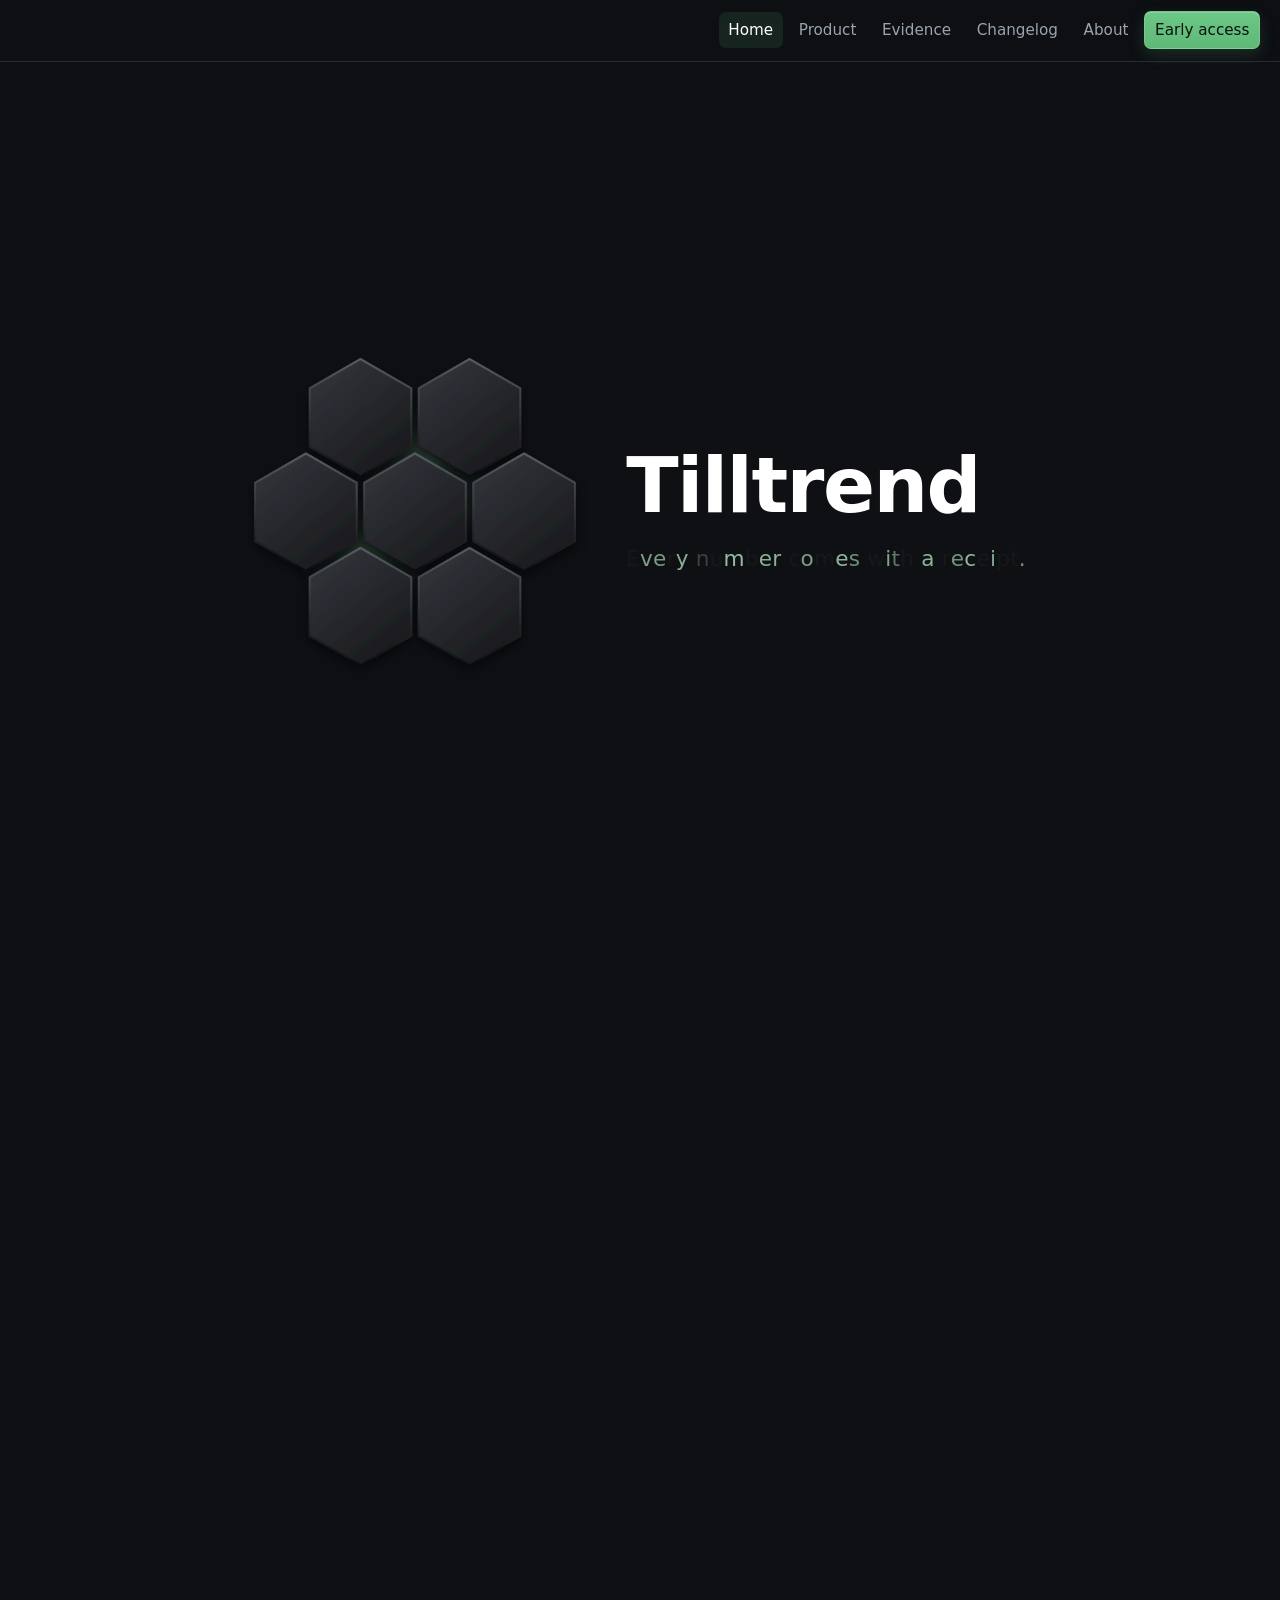
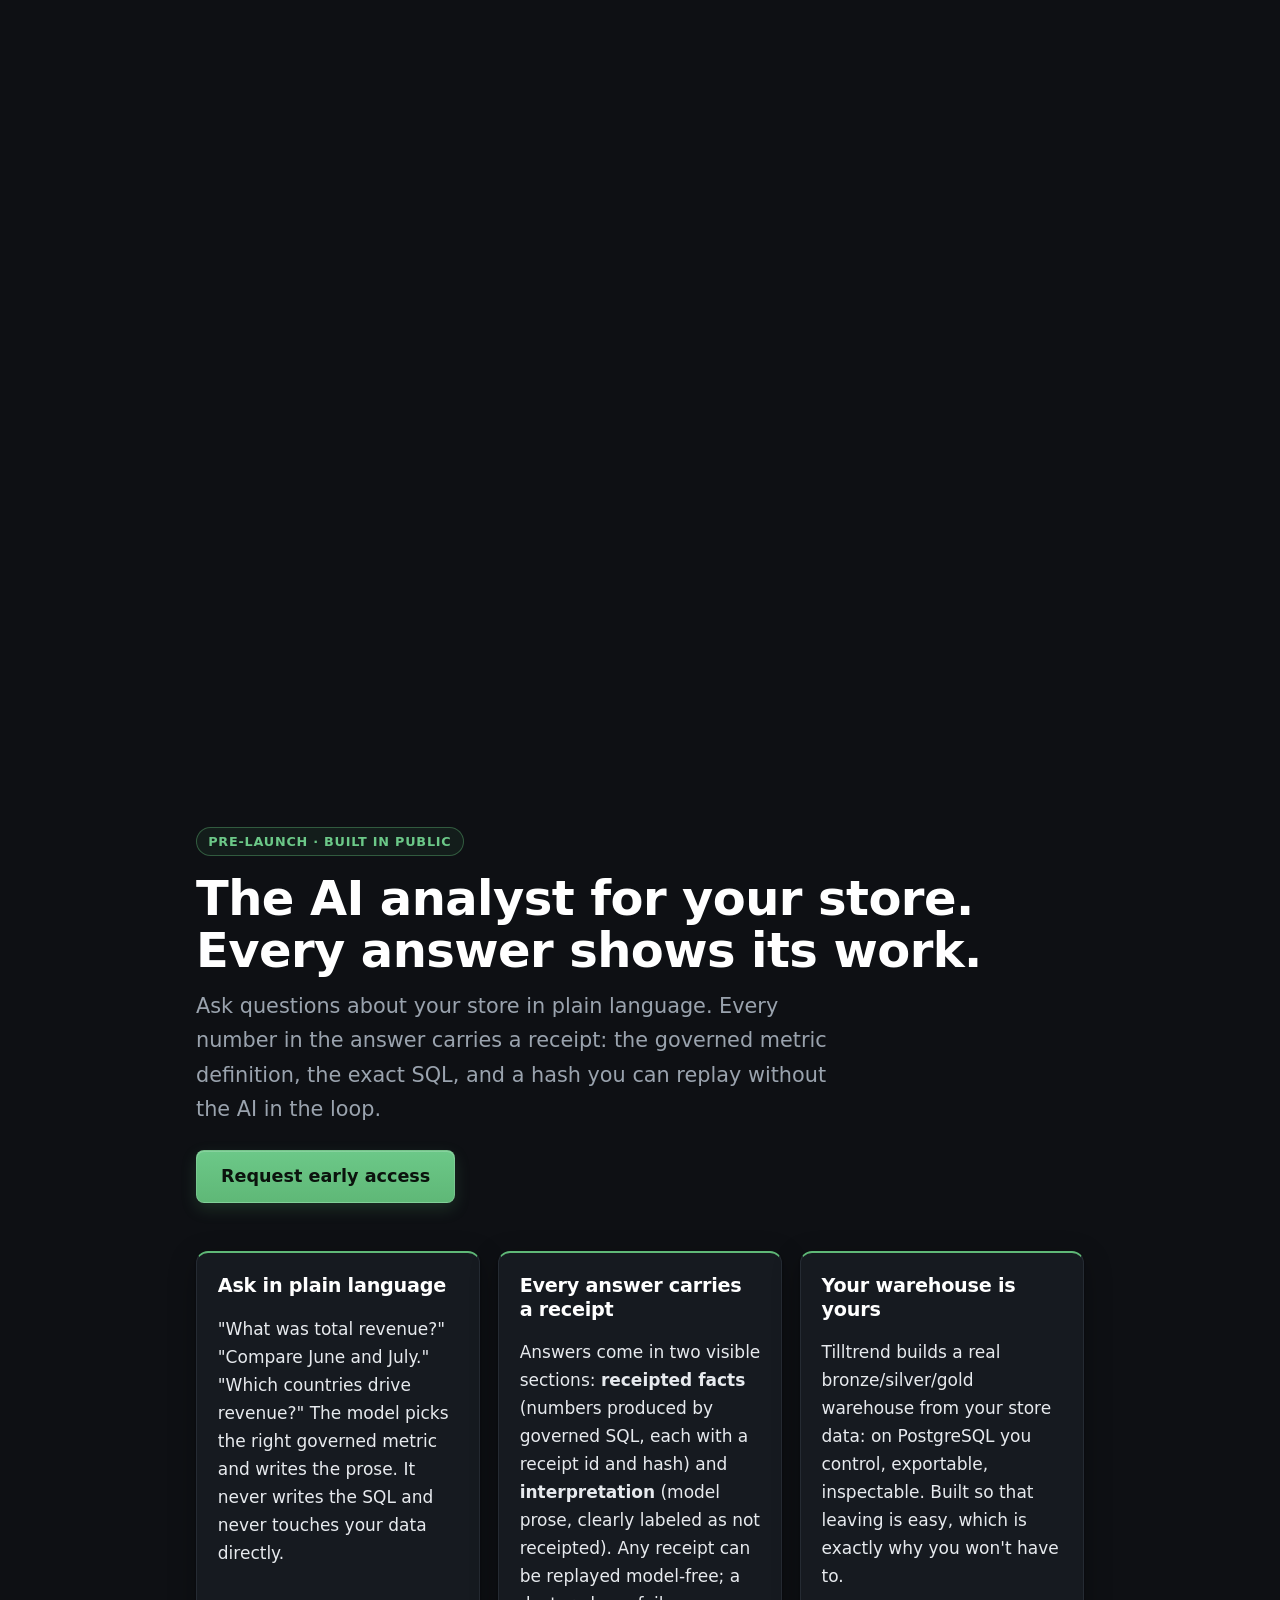
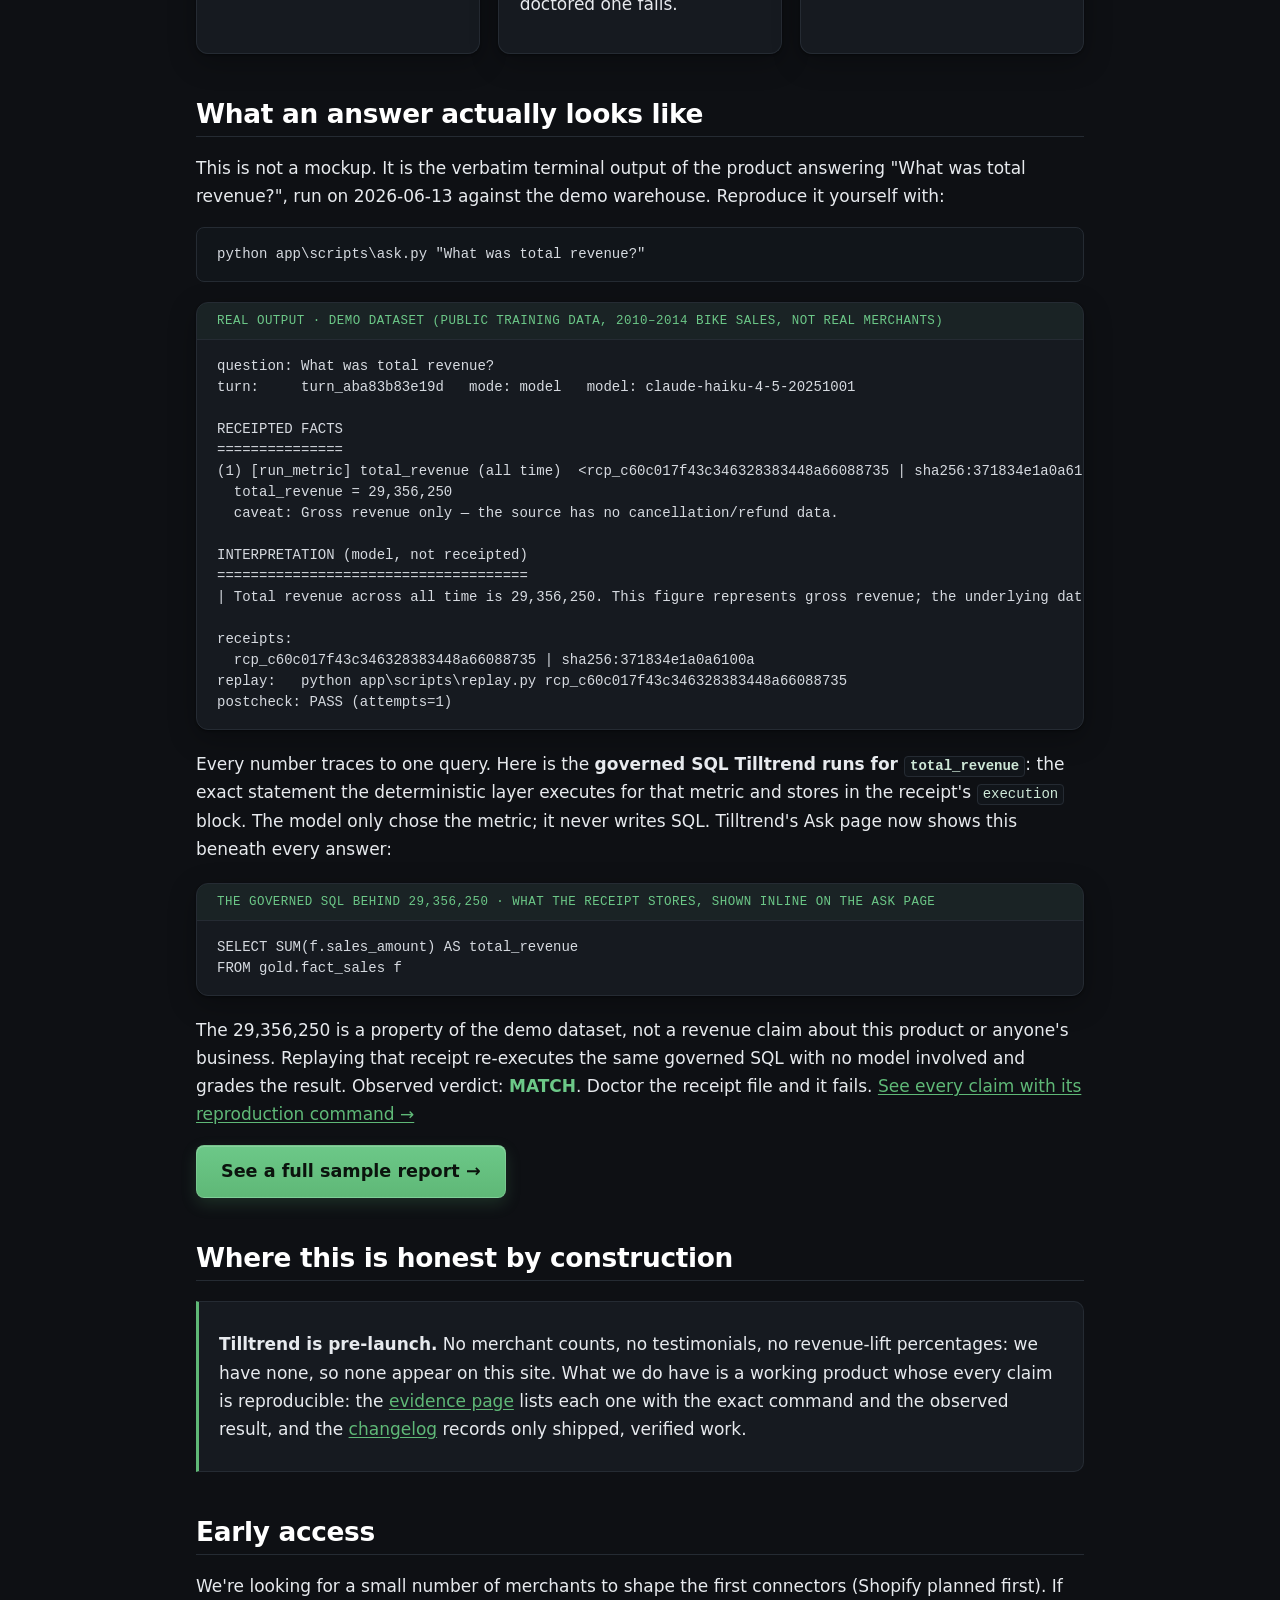
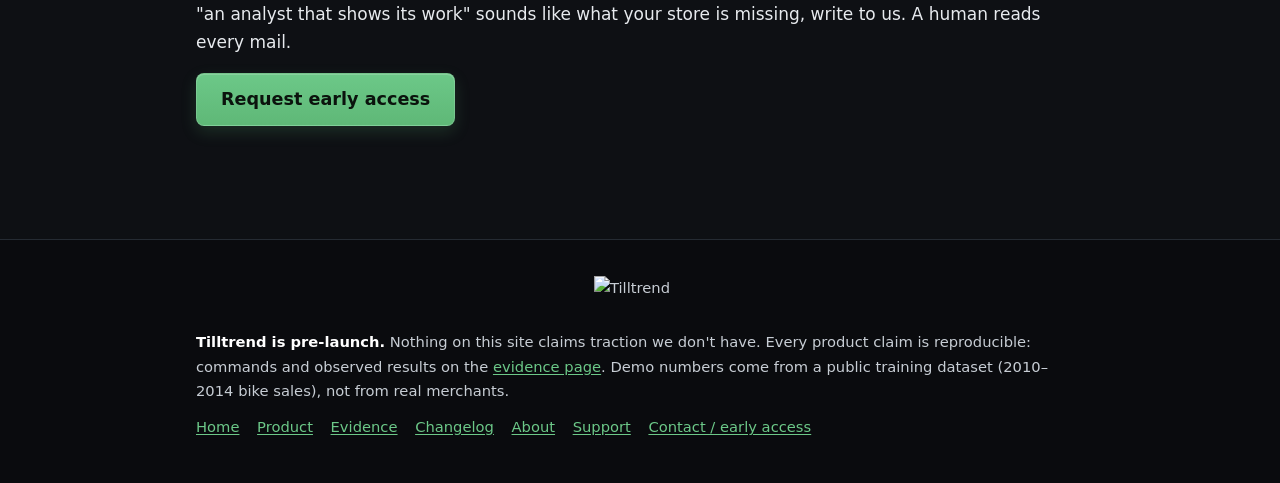
==== index.html @ f3a7d71a "Publish site (source: tilltrend@e3f81de docs: D-083 (logo masters canonical four) + D-084 (firefly p" ====
<!DOCTYPE html>
<html lang="en">
<head>
<meta charset="utf-8">
<meta name="viewport" content="width=device-width, initial-scale=1">
<title>Tilltrend: the AI analyst for your store. Every answer shows its work.</title>
<meta name="description" content="Tilltrend is an AI analyst for ecommerce stores. Every number it gives you carries a receipt: the governed metric, the exact SQL, and a replayable hash. Pre-launch, built in public.">
<meta property="og:type" content="website">
<meta property="og:site_name" content="Tilltrend">
<meta property="og:title" content="Tilltrend: the AI analyst for your store">
<meta property="og:description" content="Tilltrend is an AI analyst for ecommerce stores. Every number it gives you carries a receipt: the governed metric, the exact SQL, and a replayable hash. Pre-launch, built in public.">
<meta property="og:url" content="https://tilltrend.app/">
<meta property="og:image" content="https://tilltrend.app/og-image.png">
<meta property="og:image:width" content="1600">
<meta property="og:image:height" content="900">
<meta property="og:image:alt" content="Tilltrend: every number comes with a receipt.">
<meta name="twitter:card" content="summary_large_image">
<link rel="icon" type="image/svg+xml" href="tilltrend-icon.svg">
<link rel="stylesheet" href="style.css">
<script>
/* cine guard: enable the scroll-scrub hero only for motion-OK visitors, before
   first paint so the page never shifts. Reduced-motion and no-JS visitors get
   the page exactly as it was without it. */
if (!matchMedia("(prefers-reduced-motion: reduce)").matches)
  document.documentElement.classList.add("cine-on");
</script>
</head>
<body>

<header class="site">
  <input type="checkbox" id="nav-toggle" class="nav-cb" aria-label="Toggle navigation menu">
  <a class="brand" href="index.html"><img class="logo" src="tilltrend-primary-lockup.svg" alt="Tilltrend" width="160" height="60"><span class="wordmark">Tilltrend</span></a>
  <label for="nav-toggle" class="nav-burger" title="Menu" aria-label="Open menu"><svg class="ic-burger" viewBox="0 0 24 24" fill="none" stroke="currentColor" stroke-width="2" stroke-linecap="round"><path d="M4 7h16"/><path d="M4 12h16"/><path d="M4 17h16"/></svg><svg class="ic-close" viewBox="0 0 24 24" fill="none" stroke="currentColor" stroke-width="2" stroke-linecap="round"><path d="M6 6l12 12M18 6 6 18"/></svg></label>
  <label for="nav-toggle" class="nav-scrim" aria-hidden="true"></label>
  <nav>
    <a href="index.html" aria-current="page">Home</a>
    <a href="product.html">Product</a>
    <a href="evidence.html">Evidence</a>
    <a href="changelog.html">Changelog</a>
    <a href="about.html">About</a>
    <a class="cta" href="mailto:contact@tilltrend.app?subject=Tilltrend%20early%20access">Early access</a>
  </nav>
</header>

<!-- Cinematic firefly hero (the founder's Claude Design pair, 2026-07-20;
     supersedes the D-079 reverse-scrub). The scene is the vector feature-image
     master brought to life: glows, bevels, and polygons verbatim from
     images/Tilltrend_logo/feature-image-1600x900.svg. Decorative and additive:
     hidden without .cine-on, aria-hidden, and the CSS default is the fully
     ASSEMBLED resting scene; cine.js only drives the flicker, the scroll
     burn-out, and the dock into the header brand. -->
<section class="cine" id="cine" aria-hidden="true">
  <div class="cine-stage">
    <div class="cine-lockup">
      <svg class="cine-hex" viewBox="-254 -243 508 486">
        <defs>
          <linearGradient id="cnFace" x1="0" y1="0" x2="0.7" y2="1"><stop offset="0" stop-color="#34363b"/><stop offset="0.55" stop-color="#26282c"/><stop offset="1" stop-color="#191a1d"/></linearGradient>
          <linearGradient id="cnBevel" x1="0" y1="0" x2="0" y2="1"><stop offset="0" stop-color="#585b62"/><stop offset="0.5" stop-color="#303236"/><stop offset="1" stop-color="#0d0e10"/></linearGradient>
          <radialGradient id="cnG1"><stop offset="0" stop-color="#7dcd92" stop-opacity="0.95"/><stop offset="0.45" stop-color="#5fb877" stop-opacity="0.55"/><stop offset="1" stop-color="#5fb877" stop-opacity="0"/></radialGradient>
          <radialGradient id="cnG2"><stop offset="0" stop-color="#e6ffee" stop-opacity="1"/><stop offset="0.35" stop-color="#a6ecbb" stop-opacity="0.9"/><stop offset="1" stop-color="#7dcd92" stop-opacity="0"/></radialGradient>
          <filter id="cnDs" x="-30%" y="-30%" width="160%" height="160%"><feDropShadow dx="0" dy="7" stdDeviation="9" flood-color="#000" flood-opacity="0.55"/></filter>
          <filter id="cnB1"><feGaussianBlur stdDeviation="11"/></filter>
          <filter id="cnB2"><feGaussianBlur stdDeviation="4"/></filter>
        </defs>
        <g data-glow="main" filter="url(#cnB1)">
          <circle cx="18" cy="-80" r="105" fill="url(#cnG1)"/>
          <circle cx="-78" cy="72" r="105" fill="url(#cnG1)"/>
          <ellipse cx="55" cy="-10" rx="70" ry="55" fill="url(#cnG1)"/>
        </g>
        <g data-glow="bloom" filter="url(#cnB2)">
          <circle cx="14" cy="-82" r="55" fill="url(#cnG2)"/>
          <circle cx="-80" cy="74" r="48" fill="url(#cnG2)"/>
        </g>
        <g filter="url(#cnDs)">
          <polygon points="-86.60,-243.00 -6.06,-196.50 -6.06,-103.50 -86.60,-57.00 -167.14,-103.50 -167.14,-196.50" fill="url(#cnFace)" stroke="url(#cnBevel)" stroke-width="3.5" stroke-linejoin="round"/>
          <polygon points="86.60,-243.00 167.14,-196.50 167.14,-103.50 86.60,-57.00 6.06,-103.50 6.06,-196.50" fill="url(#cnFace)" stroke="url(#cnBevel)" stroke-width="3.5" stroke-linejoin="round"/>
          <polygon points="-173.21,-93.00 -92.66,-46.50 -92.66,46.50 -173.21,93.00 -253.75,46.50 -253.75,-46.50" fill="url(#cnFace)" stroke="url(#cnBevel)" stroke-width="3.5" stroke-linejoin="round"/>
          <polygon points="0.00,-93.00 80.54,-46.50 80.54,46.50 0.00,93.00 -80.54,46.50 -80.54,-46.50" fill="url(#cnFace)" stroke="url(#cnBevel)" stroke-width="3.5" stroke-linejoin="round"/>
          <polygon points="173.21,-93.00 253.75,-46.50 253.75,46.50 173.21,93.00 92.66,46.50 92.66,-46.50" fill="url(#cnFace)" stroke="url(#cnBevel)" stroke-width="3.5" stroke-linejoin="round"/>
          <polygon points="-86.60,57.00 -6.06,103.50 -6.06,196.50 -86.60,243.00 -167.14,196.50 -167.14,103.50" fill="url(#cnFace)" stroke="url(#cnBevel)" stroke-width="3.5" stroke-linejoin="round"/>
          <polygon points="86.60,57.00 167.14,103.50 167.14,196.50 86.60,243.00 6.06,196.50 6.06,103.50" fill="url(#cnFace)" stroke="url(#cnBevel)" stroke-width="3.5" stroke-linejoin="round"/>
        </g>
      </svg>
      <div class="cine-copy">
        <div class="cine-word">Tilltrend</div>
        <p class="cine-tag">Every number comes with a receipt.</p>
      </div>
    </div>
    <div class="cine-hint" aria-hidden="true"></div>
  </div>
</section>

<main>

<div class="hero">
  <span class="prelaunch">Pre-launch &middot; built in public</span>
  <h1>The AI analyst for your store.<br>Every answer shows its work.</h1>
  <p class="tagline">Ask questions about your store in plain language. Every number
  in the answer carries a receipt: the governed metric definition, the exact SQL,
  and a hash you can replay without the AI in the loop.</p>
  <a class="cta big" href="mailto:contact@tilltrend.app?subject=Tilltrend%20early%20access">Request early access</a>
</div>

<div class="threeup">
  <section>
    <h3>Ask in plain language</h3>
    <p>"What was total revenue?" "Compare June and July." "Which countries drive
    revenue?" The model picks the right governed metric and writes the prose.
    It never writes the SQL and never touches your data directly.</p>
  </section>
  <section>
    <h3>Every answer carries a receipt</h3>
    <p>Answers come in two visible sections: <strong>receipted facts</strong>
    (numbers produced by governed SQL, each with a receipt id and hash) and
    <strong>interpretation</strong> (model prose, clearly labeled as not
    receipted). Any receipt can be replayed model-free; a doctored one fails.</p>
  </section>
  <section>
    <h3>Your warehouse is yours</h3>
    <p>Tilltrend builds a real bronze/silver/gold warehouse from your store data:
    on PostgreSQL you control, exportable, inspectable. Built so that leaving is
    easy, which is exactly why you won't have to.</p>
  </section>
</div>

<h2>What an answer actually looks like</h2>

<p>This is not a mockup. It is the verbatim terminal output of the product
answering "What was total revenue?", run on 2026-06-13 against the demo
warehouse. Reproduce it yourself with:</p>

<pre><code>python app\scripts\ask.py "What was total revenue?"</code></pre>

<div class="receipt">
  <div class="label">Real output &middot; demo dataset (public training data, 2010&ndash;2014 bike sales, not real merchants)</div>
<pre>question: What was total revenue?
turn:     turn_aba83b83e19d   mode: model   model: claude-haiku-4-5-20251001

RECEIPTED FACTS
===============
(1) [run_metric] total_revenue (all time)  &lt;rcp_c60c017f43c346328383448a66088735 | sha256:371834e1a0a6100a&gt;
  total_revenue = 29,356,250
  caveat: Gross revenue only — the source has no cancellation/refund data.

INTERPRETATION (model, not receipted)
=====================================
| Total revenue across all time is 29,356,250. This figure represents gross revenue; the underlying data does not include information on cancellations or refunds, so the actual net revenue may differ.

receipts:
  rcp_c60c017f43c346328383448a66088735 | sha256:371834e1a0a6100a
replay:   python app\scripts\replay.py rcp_c60c017f43c346328383448a66088735
postcheck: PASS (attempts=1)</pre>
</div>

<p>Every number traces to one query. Here is the <strong>governed SQL Tilltrend runs
for <code>total_revenue</code></strong>: the exact statement the deterministic
layer executes for that metric and stores in the receipt's <code>execution</code>
block. The model only chose the metric; it never writes SQL. Tilltrend's Ask page now
shows this beneath every answer:</p>

<div class="receipt">
  <div class="label">The governed SQL behind 29,356,250 &middot; what the receipt stores, shown inline on the Ask page</div>
<pre><code>SELECT SUM(f.sales_amount) AS total_revenue
FROM gold.fact_sales f</code></pre>
</div>

<p>The 29,356,250 is a property of the demo dataset, not a revenue claim about
this product or anyone's business. Replaying that receipt re-executes the same
governed SQL with no model involved and grades the result. Observed verdict:
<span class="observed">MATCH</span>. Doctor the receipt file and it fails.
<a href="evidence.html">See every claim with its reproduction command &rarr;</a></p>

<p><a class="cta big" href="sample-report.html">See a full sample report &rarr;</a></p>

<h2>Where this is honest by construction</h2>

<div class="honest">
  <p><strong>Tilltrend is pre-launch.</strong> No merchant counts, no testimonials,
  no revenue-lift percentages: we have none, so none appear on this site. What
  we do have is a working product whose every claim is reproducible: the
  <a href="evidence.html">evidence page</a> lists each one with the exact command
  and the observed result, and the <a href="changelog.html">changelog</a> records
  only shipped, verified work.</p>
</div>

<h2>Early access</h2>

<p>We're looking for a small number of merchants to shape the first connectors
(Shopify planned first). If "an analyst that shows its work" sounds like what
your store is missing, write to us. A human reads every mail.</p>

<p><a class="cta big" href="mailto:contact@tilltrend.app?subject=Tilltrend%20early%20access">Request early access</a></p>

</main>

<footer class="site">
  <img class="footer-logo" src="tilltrend-lockup-dark-white.svg" alt="Tilltrend" width="180" height="75">
  <p><strong>Tilltrend is pre-launch.</strong> Nothing on this site claims traction
  we don't have. Every product claim is reproducible: commands and observed
  results on the <a href="evidence.html">evidence page</a>. Demo numbers come from
  a public training dataset (2010&ndash;2014 bike sales), not from real merchants.</p>
  <nav>
    <a href="index.html">Home</a>
    <a href="product.html">Product</a>
    <a href="evidence.html">Evidence</a>
    <a href="changelog.html">Changelog</a>
    <a href="about.html">About</a>
    <a href="support.html">Support</a>
    <a href="mailto:contact@tilltrend.app?subject=Tilltrend%20early%20access">Contact / early access</a>
  </nav>
</footer>

<script src="cine.js" defer></script>
</body>
</html>
---- style.css ----
/* Tilltrend marketing site — shared stylesheet.
   App-style dark theme: graphite background, emerald accent, DM Sans (the brand
   typeface, self-hosted to match the logo wordmark and the admin dashboard). The
   look deliberately echoes the product's own UI — a sticky app bar, card panels,
   emerald CTAs — while keeping the printed-receipt feel of the demo blocks. No
   frameworks, no network fonts; the font ships as one bundled .woff2. The only
   JS is cine.js — the homepage's vanilla scroll-scrub hero, a pure progressive
   enhancement (every page is complete without it).
   Custom-property names use --tilltrend (D-044 de-Plum). */

/* Brand typeface — DM Sans, self-hosted (no CDN). One variable file, all weights. */
@font-face {
  font-family: "DM Sans";
  src: url("dm-sans-var.woff2") format("woff2");
  font-weight: 100 1000;
  font-style: normal;
  font-display: swap;
}

:root {
  /* brand */
  --tilltrend: #5FB877;        /* emerald — primary accent on dark */
  --tilltrend-dark: #4ea568;   /* emerald hover / pressed */
  --clay: #5FB877;             /* CTA accent (emerald — the logo has no orange) */
  --clay-dark: #4ea568;
  --leaf: #6cc888;             /* positive / verified / checkmarks */
  --leaf-dark: #5FB877;

  /* surfaces — graphite, matching the dashboard */
  --paper: #0e1014;            /* page background (near-black graphite) */
  --paper-2: #0a0b0e;          /* deeper — footer / contrast bands */
  --card: #161a20;             /* panel surface */
  --card-2: #1b2128;           /* raised surface / table head / code */
  --glass: rgba(14, 16, 20, 0.82);   /* sticky bar backdrop */

  /* ink */
  --ink: #e7eaee;              /* primary text */
  --ink-soft: #9aa3ae;         /* muted text */
  --rule: #252b33;             /* hairline border */
  --rule-strong: #333b45;      /* stronger border */
  --code-bg: #11151a;

  --mono: ui-monospace, "Cascadia Mono", Consolas, "Courier New", monospace;
  --sans: "DM Sans", system-ui, "Segoe UI", Arial, sans-serif;
  --serif: var(--sans);        /* headings now use the brand sans, not a serif */
  --shadow: 0 1px 2px rgba(0,0,0,.4), 0 8px 28px rgba(0,0,0,.28);
}

* { box-sizing: border-box; }

html {
  color-scheme: dark;
  /* clip the VIEWPORT's horizontal overflow directly (no body-propagation
     question): even geometry that escapes body clipping - the fixed off-canvas
     drawer - can never make phones horizontally pannable. clip creates no
     scroll container, so position:sticky stays alive. Old engines ignore it
     and keep the body-level guards. */
  overflow-x: clip;
}

body {
  margin: 0;
  background:
    radial-gradient(1100px 520px at 78% -10%, rgba(95,184,119,.10), transparent 60%),
    var(--paper);
  color: var(--ink);
  font-family: var(--sans);
  font-size: 1.0625rem;
  line-height: 1.65;
  -webkit-font-smoothing: antialiased;
  /* belt-and-suspenders: never a sideways scroll on phones. hidden is only the
     fallback — it makes body a clip container, which KILLS position:sticky
     descendants on mobile engines (the cine hero scrolled away leaving a blank
     track; founder-reported 2026-07-18). clip gives the same protection
     without creating a scroll container, so the sticky pin survives. */
  overflow-x: hidden;
  overflow-x: clip;
}

h1, h2, h3 { font-family: var(--sans); line-height: 1.2; color: #fff; letter-spacing: -0.012em; }
h1 { font-size: 2.55rem; font-weight: 700; margin: 0 0 0.5rem; }
h2 { font-size: 1.65rem; font-weight: 650; margin: 2.75rem 0 0.85rem; padding-bottom: 0.4rem; border-bottom: 1px solid var(--rule); }
h3 { font-size: 1.2rem; font-weight: 600; margin: 1.75rem 0 0.5rem; }

a { color: var(--tilltrend); text-underline-offset: 2px; }
a:hover { color: var(--tilltrend-dark); }

code, pre { font-family: var(--mono); font-size: 0.875rem; }
code {
  background: var(--code-bg);
  border: 1px solid var(--rule);
  border-radius: 4px;
  padding: 0.08rem 0.32rem;
  color: #cfe9d8;
  overflow-wrap: anywhere;
}
pre {
  background: var(--code-bg);
  border: 1px solid var(--rule);
  border-radius: 8px;
  padding: 1rem 1.25rem;
  overflow-x: auto;
  line-height: 1.5;
  color: #d6dae0;
}
pre code { background: none; border: none; padding: 0; color: inherit; }

/* layout */
header.site, main, footer.site > * { max-width: 58rem; margin-left: auto; margin-right: auto; }
main { padding: 0 1.25rem 3rem; }

/* ---- sticky app bar ---- */
header.site {
  position: sticky;
  top: 0;
  z-index: 50;
  display: flex;
  align-items: center;
  flex-wrap: wrap;
  gap: 0.5rem 1.5rem;
  padding: 0.7rem 1.25rem;
  background: var(--glass);
  -webkit-backdrop-filter: blur(14px) saturate(130%);
  backdrop-filter: blur(14px) saturate(130%);
  border-bottom: 1px solid var(--rule);
  margin-bottom: 2.5rem;
  /* keep the bar centered but let the blurred background span full width */
  max-width: none;
}
header.site > * { max-width: 58rem; }
.brand {
  display: inline-flex;
  align-items: center;
  gap: 0.55rem;
  font-family: var(--sans);
  font-weight: 700;
  font-size: 1.3rem;
  letter-spacing: -0.02em;
  color: #fff;
  text-decoration: none;
  line-height: 1;
}
/* app-bar mark: the hexagon icon (CSS bg) + the wordmark text in the brand font,
   replacing the portrait lockup so the bar stays compact and horizontal */
.brand::before {
  content: "";
  flex: none;
  width: 30px; height: 30px;
  background: url("tilltrend-icon.svg") center / contain no-repeat;
}
.brand .logo { display: none; }
.brand .wordmark {
  position: static; width: auto; height: auto;
  overflow: visible; clip: auto; white-space: nowrap;
}
header.site nav { display: flex; flex-wrap: wrap; gap: 0.25rem 0.4rem; align-items: center; margin-left: auto; }
header.site nav a {
  color: var(--ink-soft);
  text-decoration: none;
  font-size: 0.95rem;
  font-weight: 500;
  padding: 0.35rem 0.6rem;
  border-radius: 7px;
}
header.site nav a:hover { color: var(--ink); background: rgba(255,255,255,.05); }
header.site nav a[aria-current="page"] { color: #fff; background: rgba(95,184,119,.12); }

/* mobile nav (hamburger) — zero-JS CSS checkbox, mirrors the app (D-037). Hidden
   on desktop; the media query at the bottom turns it on. The checkbox stays
   off-screen but focusable; the burger + scrim are <label>s that toggle it. */
.nav-cb { position: absolute; width: 1px; height: 1px; margin: -1px; padding: 0;
  overflow: hidden; clip: rect(0 0 0 0); border: 0; }
.nav-burger, .nav-scrim { display: none; }

.cta {
  display: inline-block;
  background: linear-gradient(180deg, #6cc888, var(--tilltrend));
  color: #0b130d !important;
  text-decoration: none;
  padding: 0.4rem 0.95rem;
  border-radius: 8px;
  font-weight: 650;
  border: 1px solid rgba(255,255,255,.14);
  box-shadow: 0 1px 0 rgba(255,255,255,.18) inset, 0 6px 16px rgba(95,184,119,.18);
}
.cta:hover { background: linear-gradient(180deg, #7ad196, var(--tilltrend-dark)); color: #0b130d !important; }
.cta.big { font-size: 1.1rem; padding: 0.68rem 1.5rem; }

/* hero */
.hero { margin: 1.5rem 0 3rem; }
.hero h1 { font-size: 3rem; line-height: 1.08; }
.hero p.tagline { font-size: 1.3rem; color: var(--ink-soft); max-width: 40rem; margin: 0.75rem 0 1.5rem; }
.prelaunch {
  display: inline-block;
  font-size: 0.8rem;
  letter-spacing: 0.06em;
  text-transform: uppercase;
  font-weight: 600;
  color: var(--leaf);
  background: rgba(95,184,119,.08);
  border: 1px solid rgba(95,184,119,.4);
  border-radius: 999px;
  padding: 0.18rem 0.7rem;
  margin-bottom: 1.1rem;
}

/* three-up feature row — card panels */
.threeup { display: grid; grid-template-columns: repeat(auto-fit, minmax(15rem, 1fr)); gap: 1.1rem; margin: 1.75rem 0; }
.threeup section {
  background: var(--card);
  border: 1px solid var(--rule);
  border-top: 2px solid var(--tilltrend);
  border-radius: 12px;
  padding: 1.1rem 1.3rem;
  box-shadow: var(--shadow);
  transition: transform .15s ease, border-color .15s ease;
}
.threeup section:hover { transform: translateY(-2px); border-top-color: var(--leaf); }
.threeup h3 { margin-top: 0.25rem; color: #fff; }

/* receipt / demo block — the product's printed-receipt feel, on a dark card */
.receipt {
  background: var(--card);
  border: 1px solid var(--rule);
  border-radius: 12px;
  margin: 1.25rem 0;
  box-shadow: var(--shadow);
  overflow: hidden;
}
.receipt .label {
  font-family: var(--mono);
  font-size: 0.78rem;
  letter-spacing: 0.04em;
  text-transform: uppercase;
  color: var(--leaf);
  background: rgba(95,184,119,.06);
  border-bottom: 1px solid var(--rule);
  padding: 0.5rem 1.25rem;
}
.receipt pre { border: none; margin: 0; background: none; border-radius: 0; }

/* evidence rows — emerald left border marks them verified */
.claim-row {
  background: var(--card);
  border: 1px solid var(--rule);
  border-left: 3px solid var(--leaf);
  border-radius: 12px;
  padding: 1.1rem 1.5rem;
  margin: 1.5rem 0;
  box-shadow: var(--shadow);
}
.claim-row h3 { margin-top: 0; }
.claim-row dt { font-size: 0.78rem; letter-spacing: 0.05em; text-transform: uppercase; color: var(--ink-soft); margin-top: 0.9rem; }
.claim-row dd { margin: 0.25rem 0 0; }
.observed { color: var(--leaf); font-weight: 650; }

/* changelog */
.changelog-note {
  background: var(--card);
  border: 1px solid var(--rule);
  border-left: 3px solid var(--tilltrend);
  border-radius: 0 10px 10px 0;
  padding: 0.7rem 1.25rem;
  margin: 1rem 0 2rem;
}
.changelog li { margin: 1rem 0; }

/* misc */
.muted { color: var(--ink-soft); }
.honest {
  border: 1px solid var(--rule);
  border-left: 3px solid var(--clay);
  background: var(--card);
  border-radius: 0 10px 10px 0;
  padding: 0.7rem 1.25rem;
  margin: 1.25rem 0;
}
.sample-download { display: flex; align-items: center; flex-wrap: wrap; gap: 0.5rem 0.9rem; margin: 1.25rem 0; }
.sample-download .cta { flex: none; }
.dl-note { flex: 1 1 16rem; font-size: 0.9rem; color: var(--ink-soft); line-height: 1.45; }

/* support / FAQ — zero-JS <details> accordions, echoing the app's collapse zones */
.support-hero { margin: 1.5rem 0 2rem; }
.support-hero p.muted { font-size: 1.15rem; max-width: 42rem; margin: 0.5rem 0 0; }
.faq {
  background: var(--card);
  border: 1px solid var(--rule);
  border-radius: 12px;
  margin: 0.75rem 0;
  box-shadow: var(--shadow);
  overflow: hidden;
}
.faq > summary {
  cursor: pointer;
  list-style: none;
  display: flex;
  align-items: baseline;
  gap: 0.6rem;
  padding: 0.95rem 1.25rem;
  font-weight: 600;
  color: #fff;
}
.faq > summary::-webkit-details-marker { display: none; }
.faq > summary::before {
  content: "+";
  flex: none;
  font-family: var(--mono);
  font-size: 1.05rem;
  line-height: 1;
  color: var(--leaf);
  width: 1rem;
  text-align: center;
}
.faq[open] > summary::before { content: "\2212"; }   /* minus */
.faq[open] > summary { border-bottom: 1px solid var(--rule); }
.faq > summary:hover { background: rgba(255,255,255,.04); }
.faq > summary:focus-visible { outline: 2px solid var(--leaf); outline-offset: -2px; }
.faq-body { padding: 0.5rem 1.25rem 1.1rem 2.85rem; }
.faq-body p { margin: 0.6rem 0 0; }

table { border-collapse: collapse; width: 100%; margin: 1rem 0; }
th, td { border: 1px solid var(--rule); padding: 0.5rem 0.7rem; text-align: left; vertical-align: top; }
th { background: var(--card-2); font-family: var(--sans); font-weight: 600; color: #fff; }

/* footer — deeper graphite band, white lockup */
footer.site {
  background: var(--paper-2);
  color: #c7cdd4;
  margin-top: 3rem;
  padding: 2.25rem 0 2.75rem;
  border-top: 1px solid var(--rule);
  font-size: 0.92rem;
}
footer.site > * { padding-left: 1.25rem; padding-right: 1.25rem; }
footer.site p { margin: 0 auto 0.75rem; max-width: 58rem; }
footer.site strong { color: #fff; }
footer.site a { color: var(--leaf); }
footer.site a:hover { color: #fff; }
.footer-logo { height: 2.4rem; width: auto; display: block; margin-bottom: 1rem; }
footer.site nav { display: flex; flex-wrap: wrap; gap: 0.25rem 1.1rem; margin: 0.5rem auto 0; max-width: 58rem; }

/* ---- mobile (<= 640px): layout is already fluid; tune type, the bar, spacing,
   and let any wide table scroll instead of forcing page-wide scroll ---- */
@media (max-width: 640px) {
  body { font-size: 1rem; }
  /* clamp every centered column to the viewport so nothing can push sideways */
  header.site > *, main, footer.site > * { max-width: 100%; }
  h1 { font-size: 1.9rem; overflow-wrap: anywhere; }
  .hero h1 { font-size: 2rem; }
  h2 { font-size: 1.35rem; margin-top: 2rem; }
  h3 { font-size: 1.12rem; }

  header.site { padding-left: 1rem; padding-right: 1rem; gap: 0.4rem 0.75rem;
    flex-wrap: nowrap; }
  main { padding-left: 1rem; padding-right: 1rem; }

  /* --- hamburger nav: an off-canvas glass drawer, mirroring the app --- */
  body:has(#nav-toggle:checked) { overflow: hidden; }   /* lock scroll while open */
  /* cine.js mirrors the checkbox into body.nav-open for engines without
     :has() (Firefox <121, Safari <15.4, older WebViews). SEPARATE rules on
     purpose: one unsupported selector in a list drops the whole rule in
     exactly those engines. */
  body.nav-open { overflow: hidden; }
  .nav-burger {
    display: inline-flex; align-items: center; justify-content: center;
    flex: none; margin-left: auto; width: 42px; height: 42px;
    border-radius: 10px; color: var(--ink); cursor: pointer; z-index: 70;
  }
  .nav-burger svg { width: 24px; height: 24px; }
  .nav-burger:hover, .nav-burger:active { background: rgba(255,255,255,.06); }
  .nav-burger .ic-close { display: none; }
  .nav-cb:checked ~ .nav-burger .ic-burger { display: none; }
  .nav-cb:checked ~ .nav-burger .ic-close { display: block; }
  .nav-cb:focus-visible ~ .nav-burger { outline: 2px solid var(--leaf); outline-offset: 2px; }

  header.site nav {
    position: fixed; top: 0; right: 0; z-index: 60;
    height: 100vh; height: 100dvh; width: min(82vw, 300px);
    margin: 0; flex-direction: column; flex-wrap: nowrap; align-items: stretch;
    gap: 0.3rem; padding: 4.75rem 0.9rem 1.25rem;
    background: rgba(12,16,21,0.985);   /* near-opaque so links stay legible even where backdrop-filter is unsupported */
    -webkit-backdrop-filter: blur(16px) saturate(120%);
    backdrop-filter: blur(16px) saturate(120%);
    border-left: 1px solid rgba(255,255,255,.14);
    box-shadow: -14px 0 36px rgba(0,0,0,.45);
    /* parked drawer is visibility:hidden, not merely translated: a fixed
       element's containing block is the VIEWPORT, so body's overflow-x can
       never clip it - on phones the translated drawer became horizontally
       pannable overflow (swipe-left "opened" it, and being fixed it ignored
       vertical scroll; founder-reported 2026-07-18). Hidden, it creates no
       overflow and takes no taps. visibility flips AFTER the slide-out. */
    transform: translateX(105%); visibility: hidden;
    transition: transform .24s ease, visibility 0s .24s; overflow-y: auto;
  }
  .nav-cb:checked ~ nav { transform: translateX(0); visibility: visible;
    transition: transform .24s ease; }
  header.site nav a { font-size: 1rem; padding: 0.7rem 0.8rem; border-radius: 9px; }
  header.site nav a.cta { text-align: center; margin-top: 0.45rem; }

  .nav-scrim {
    display: block; position: fixed; inset: 0; z-index: 50;
    background: rgba(0,0,0,.45);
    opacity: 0; visibility: hidden; transition: opacity .24s ease;
  }
  .nav-cb:checked ~ .nav-scrim { opacity: 1; visibility: visible; }

  /* Open menu wins over the hero scene (homepage): the drawer lives inside the
     header's stacking context (z 50), which the scrub stage (z 55) normally
     overpaints so the docking wordmark is not blurred by the bar glass — but
     that also painted the scene OVER the open drawer (founder-reported
     2026-07-18). While the drawer is open (scroll is locked then anyway), the
     stage drops beneath the header context, so drawer + scrim stack above the
     scene like on any other page; on close it pops back for the dock beat. */
  body:has(#nav-toggle:checked) .cine-stage { z-index: 40; }
  body.nav-open .cine-stage { z-index: 40; }   /* JS-mirrored :has() fallback */

  .hero { margin: 1rem 0 2rem; }
  .hero p.tagline { font-size: 1.1rem; }
  .cta.big { font-size: 1rem; padding: 0.6rem 1.15rem; }

  .threeup { gap: 0.85rem; }
  .threeup section, .receipt, .claim-row, .honest, .changelog-note, .faq { min-width: 0; }
  .faq-body { padding-left: 1.25rem; }

  th, td { padding: 0.4rem 0.55rem; overflow-wrap: anywhere; }
  table { display: block; overflow-x: auto; }
}

/* ---- cinematic hero (homepage): the firefly lockup scene (cine.js) ----
   The founder's Claude Design pair (2026-07-20), superseding the reverse
   scrub. OFF by default; an inline <head> guard adds .cine-on before first
   paint, so no-JS and reduced-motion visitors get the unchanged page (zero
   CLS, nothing gated). The ASSEMBLED resting scene is the CSS default state:
   cine.js only perturbs it (flicker, burn-out, dock), so a script failure
   still leaves a complete static brand banner. */
.cine { display: none; pointer-events: none; }
.cine-on .cine { display: block; position: relative; height: 260vh; margin-top: -2.5rem; }
.cine-stage {
  position: sticky; top: 0;
  height: 100vh; height: 100svh;
  overflow: hidden;
  display: flex; align-items: center; justify-content: center;
  /* above the header glass (50) so the docking lockup never blurs behind it,
     below the mobile nav drawer (60); pointer-events stay off: the scene is
     decorative, the nav stays clickable through it */
  z-index: 55;
  /* no background: the scene sits on the page's own graphite, so unpinning at
     the end of the scrub can never produce a background seam */
}
.cine-lockup {
  display: flex; align-items: center; gap: clamp(2rem, 4vw, 60px);
  /* the dock math maps the lockup's top-left corner (cine.js) */
  transform-origin: 0 0; will-change: transform, opacity;
}
.cine-hex { width: min(37vmin, 320px); height: auto; flex: none; overflow: visible; }
/* rest state = the feature image: glows at the muted level, bloom at half.
   This is also the static no-JS fallback look; cine.js drives the flicker. */
.cine-hex [data-glow="main"] { opacity: 0.55; will-change: opacity; }
.cine-hex [data-glow="bloom"] { opacity: 0.28; will-change: opacity; }
.cine-copy { max-width: 34rem; }
.cine-word {
  font-weight: 700; font-size: clamp(2.6rem, 7vw, 4.8rem);
  letter-spacing: -0.02em; line-height: 1; color: #fff;
}
.cine-tag {
  margin: 1.15rem 0 0; font-size: clamp(1.02rem, 2.2vw, 1.35rem);
  color: #96bea0;              /* tagline sage, verbatim from the feature-image master */
  letter-spacing: 0.01em; line-height: 1.5;
}
.cine-tag .w { display: inline-block; white-space: nowrap; }  /* wrap per word, never mid-word */
.cine-tag .l { display: inline-block; opacity: 0.92; will-change: opacity; }
.cine-hint {
  /* the stage's bottom edge starts one header-height below the fold until the
     sticky pin engages; lift the hint clear of it so it shows at page load */
  position: absolute; left: 50%; bottom: calc(3.4rem + 4vh);
  transform: translateX(-50%);
  font-size: 0.78rem; font-weight: 600; letter-spacing: 0.16em;
  text-transform: uppercase; color: var(--ink-soft);
}
.cine-hint::after { content: "Scroll"; }
@media (max-width: 640px) {
  /* LONGER track than desktop (260vh), not shorter: a thumb-fling covers
     several viewports where a wheel tick covers ~200px, so per-gesture
     progress must be diluted or the whole story plays in two swipes
     (founder-reported 2026-07-18; ratio carried from the 340/480 pairing).
     cine.js also eases harder on touch. */
  .cine-on .cine { height: 420vh; }
  .cine-hint::after { content: "Swipe"; }   /* phones swipe, they don't scroll */
  .cine-stage { padding: 0 1.1rem; }
  .cine-lockup { flex-direction: column; gap: 5svh; }
  .cine-hex { width: min(47vw, 200px); }
  .cine-copy { text-align: center; }
}
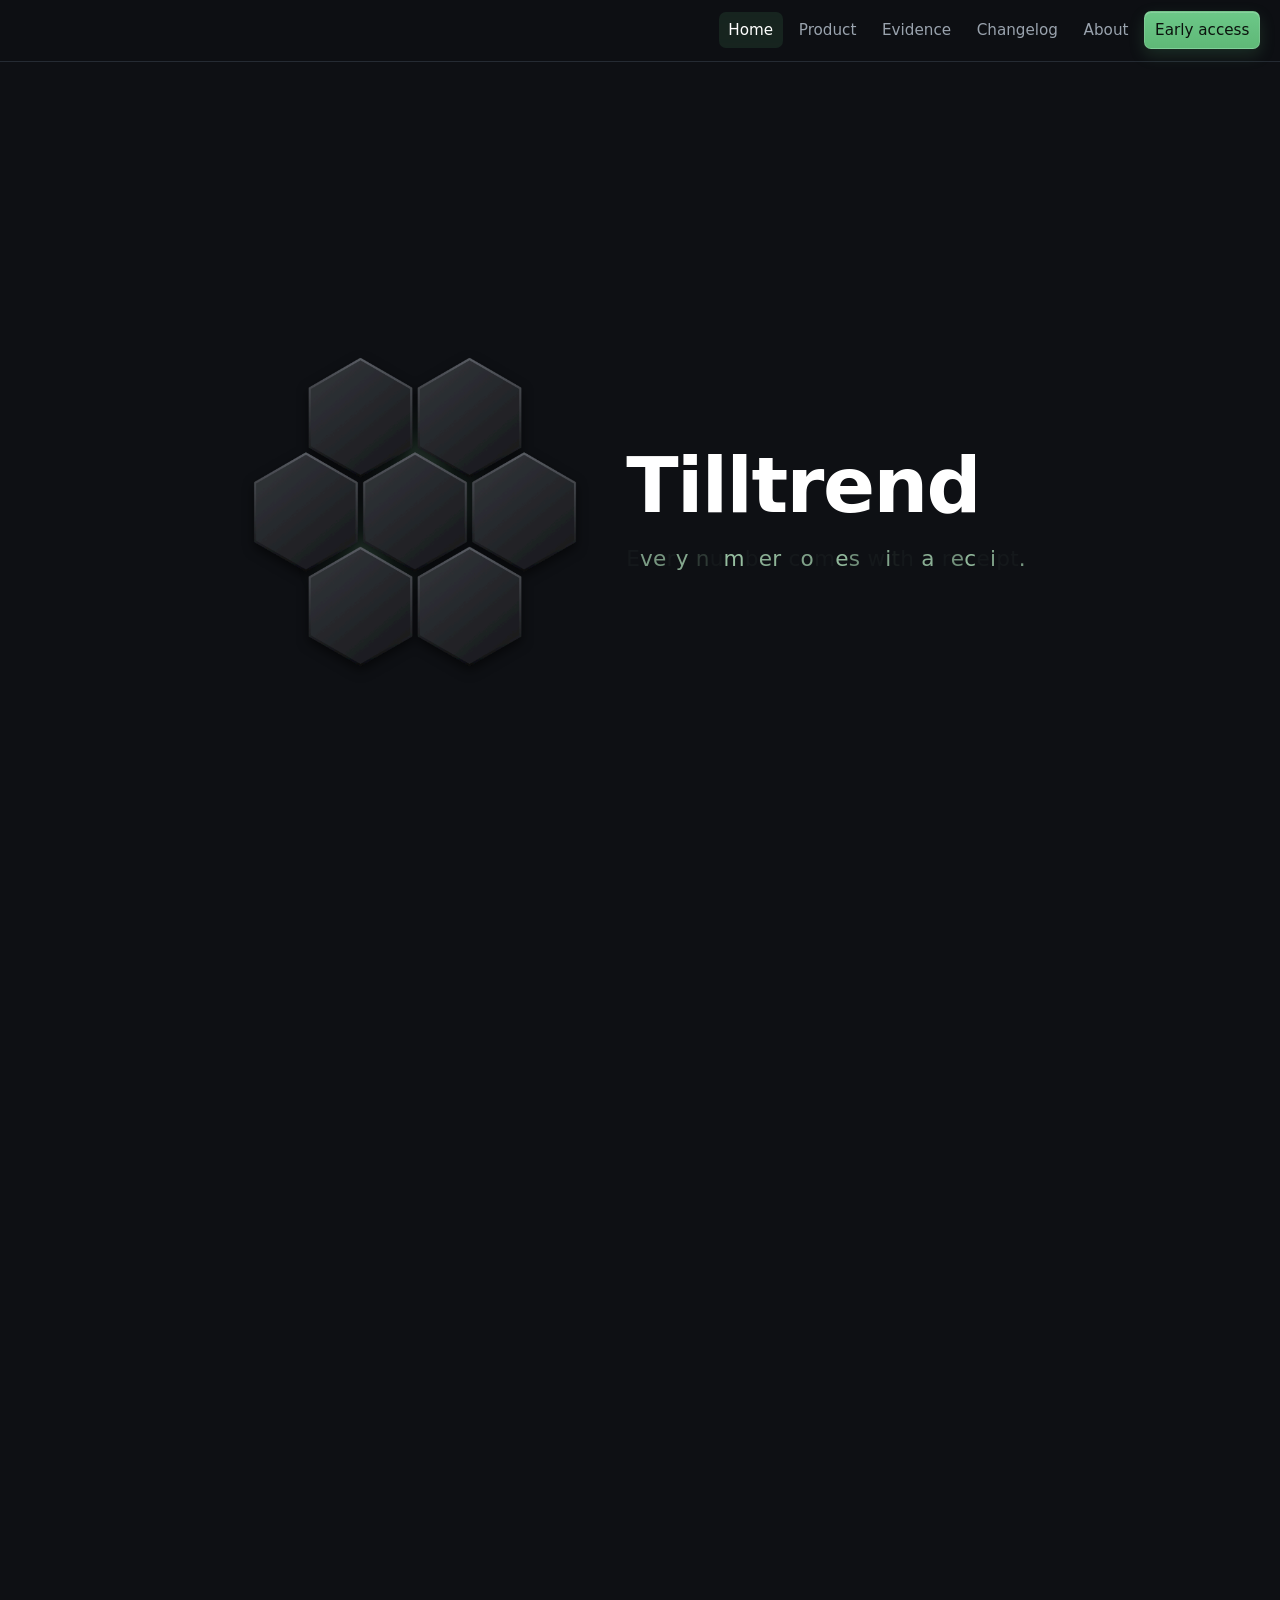
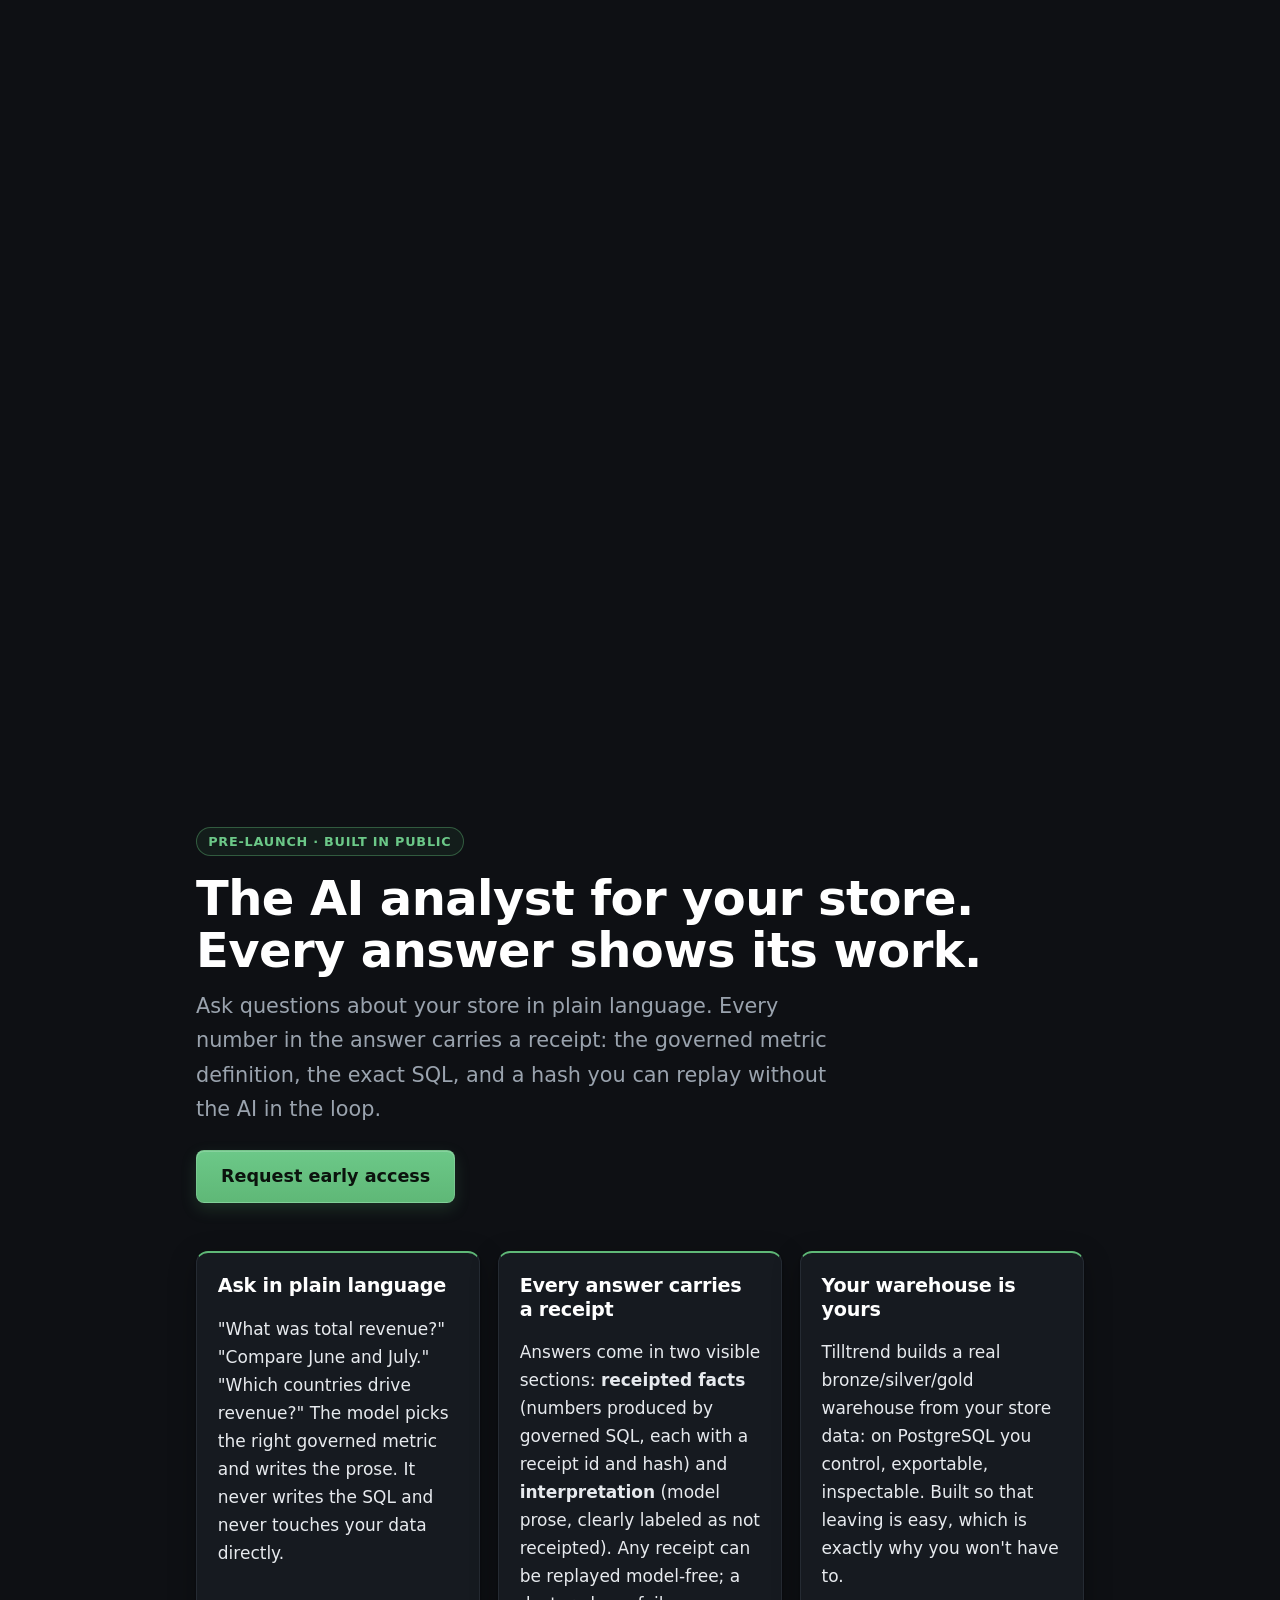
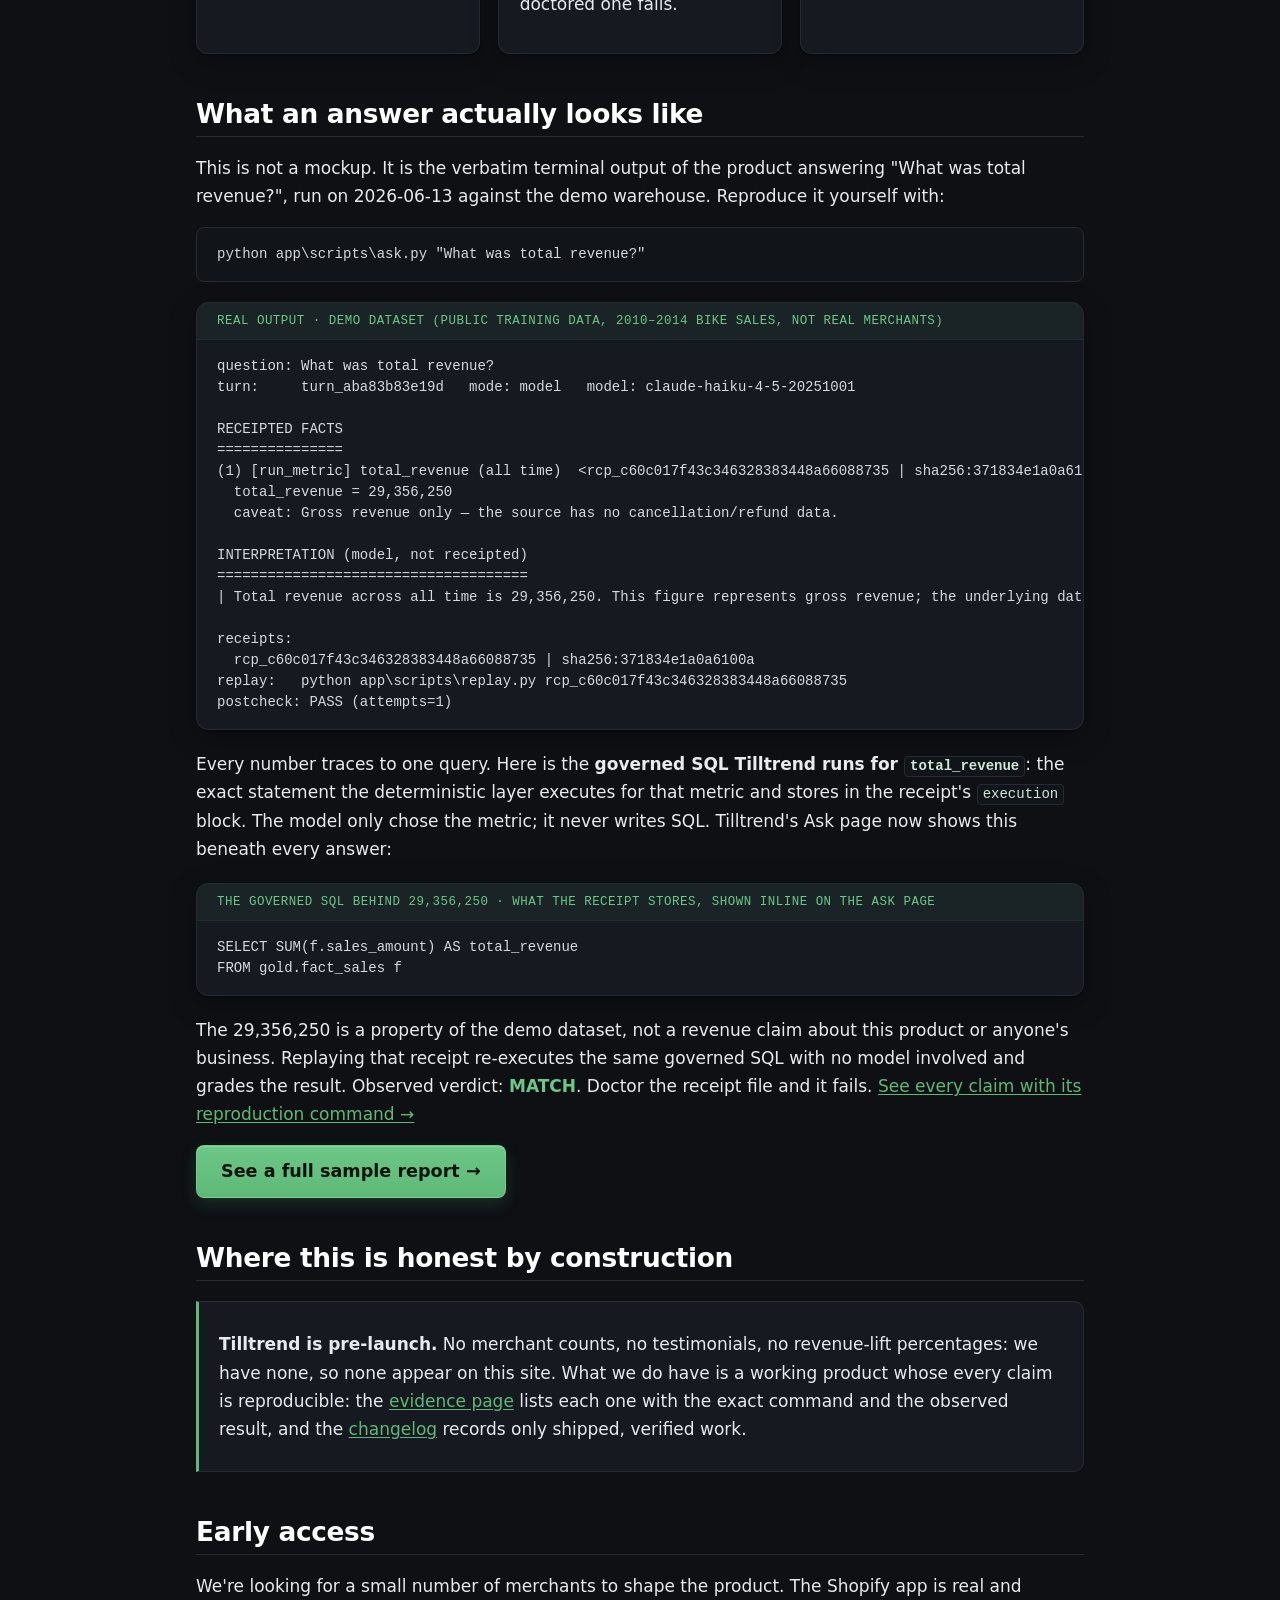
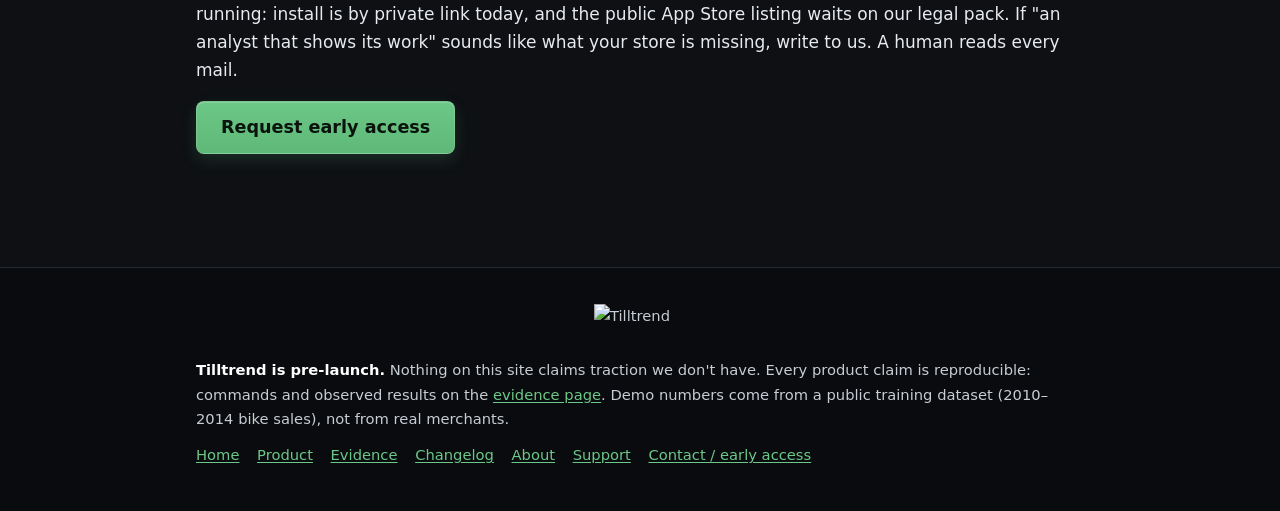
==== commit 424603fe: "Publish site (source: tilltrend@b0199f3 docs: D-095 follow-through, the report placeholder item clos" ====
--- a/index.html
+++ b/index.html
@@ -185,9 +185,11 @@
 
 <h2>Early access</h2>
 
-<p>We're looking for a small number of merchants to shape the first connectors
-(Shopify planned first). If "an analyst that shows its work" sounds like what
-your store is missing, write to us. A human reads every mail.</p>
+<p>We're looking for a small number of merchants to shape the product. The
+Shopify app is real and running: install is by private link today, and the
+public App Store listing waits on our legal pack. If "an analyst that shows
+its work" sounds like what your store is missing, write to us. A human reads
+every mail.</p>
 
 <p><a class="cta big" href="mailto:contact@tilltrend.app?subject=Tilltrend%20early%20access">Request early access</a></p>
 
--- a/style.css
+++ b/style.css
@@ -461,6 +461,7 @@
 .cine-word {
   font-weight: 700; font-size: clamp(2.6rem, 7vw, 4.8rem);
   letter-spacing: -0.02em; line-height: 1; color: #fff;
+  will-change: opacity;              /* burns out with the tagline during the scrub */
 }
 .cine-tag {
   margin: 1.15rem 0 0; font-size: clamp(1.02rem, 2.2vw, 1.35rem);
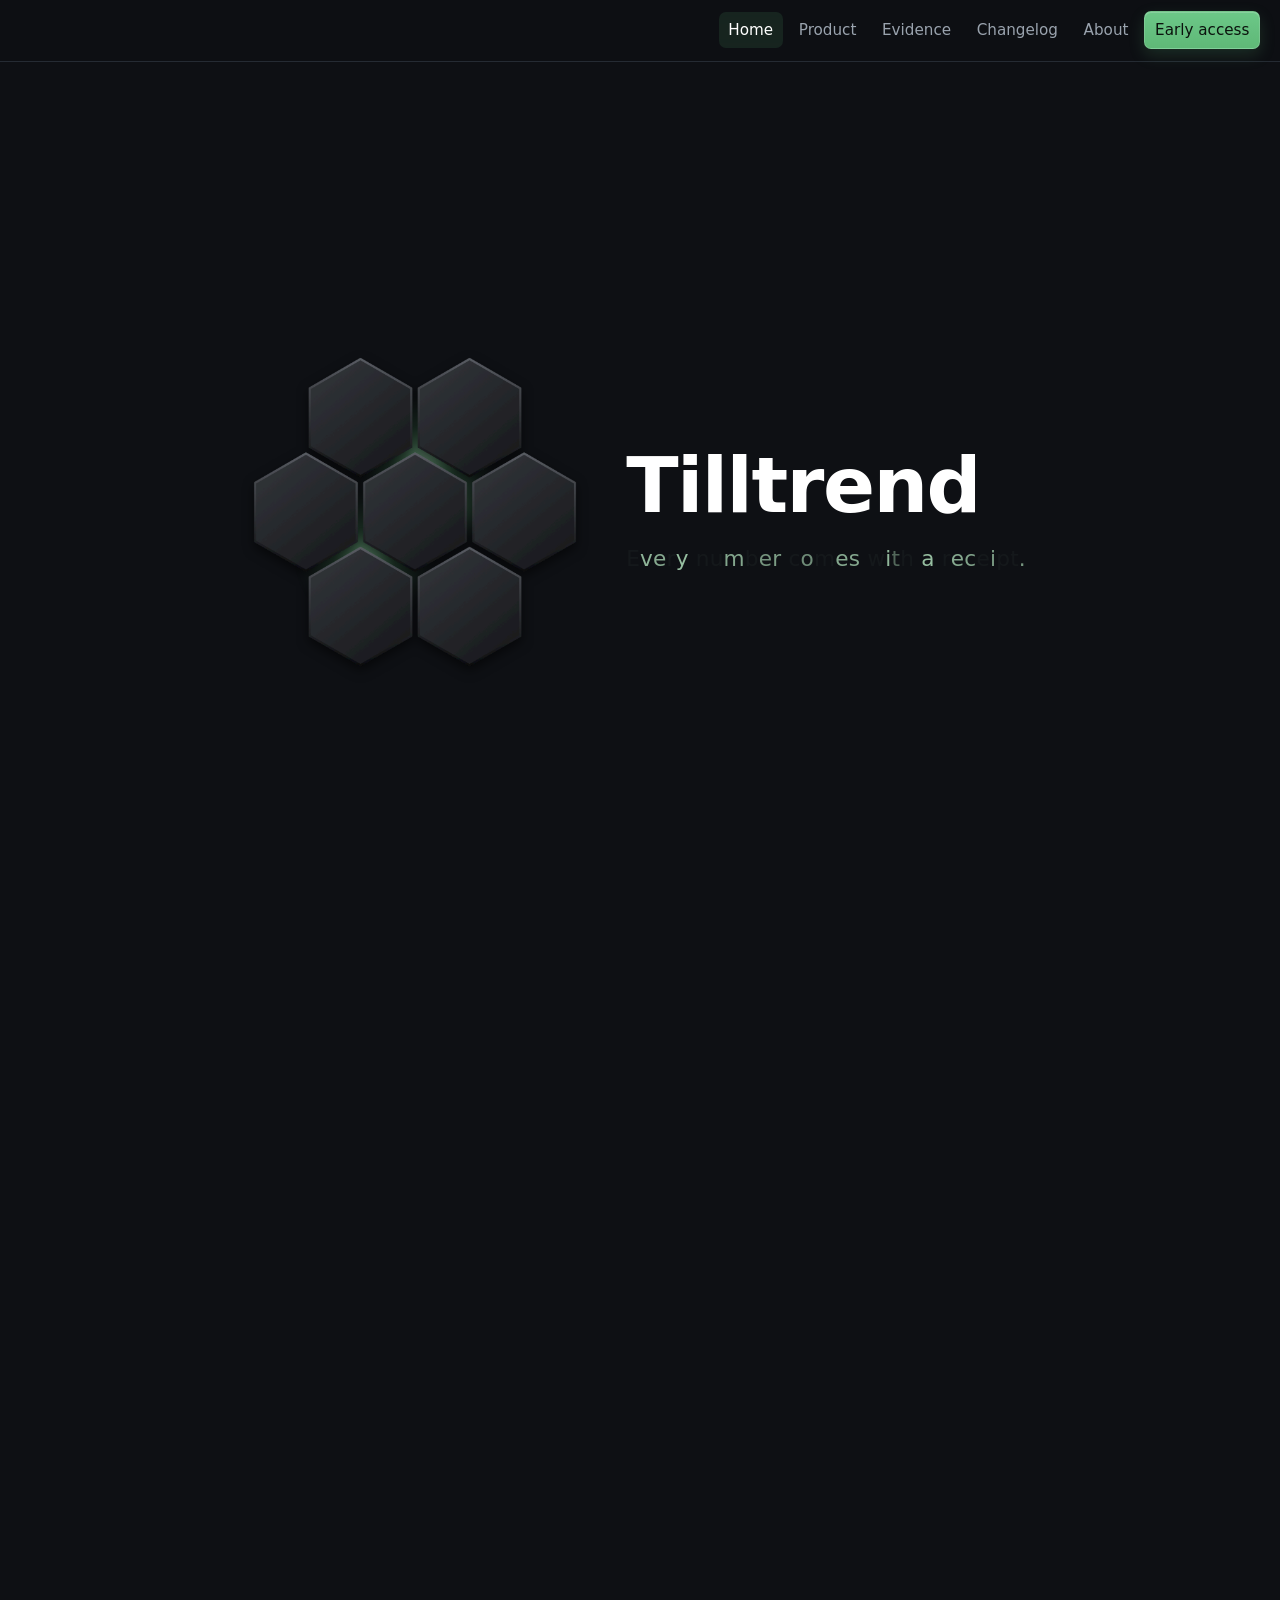
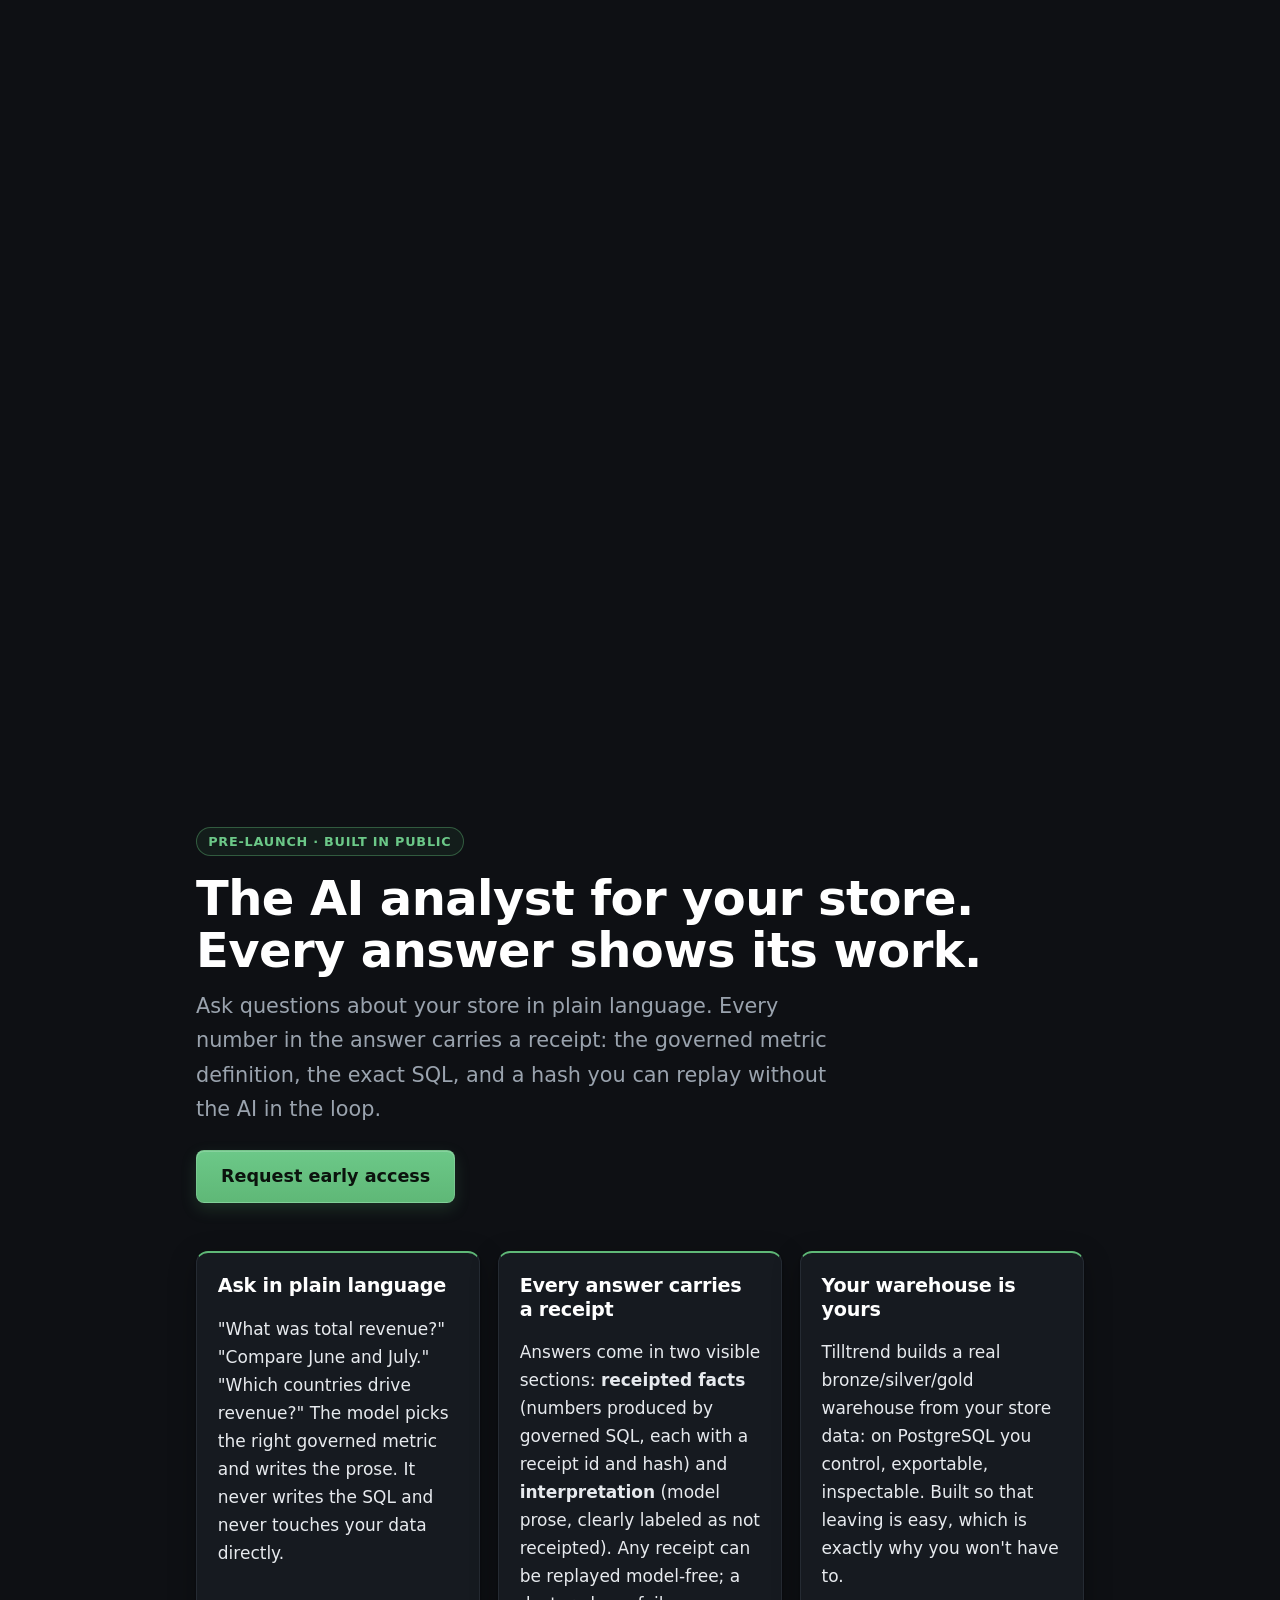
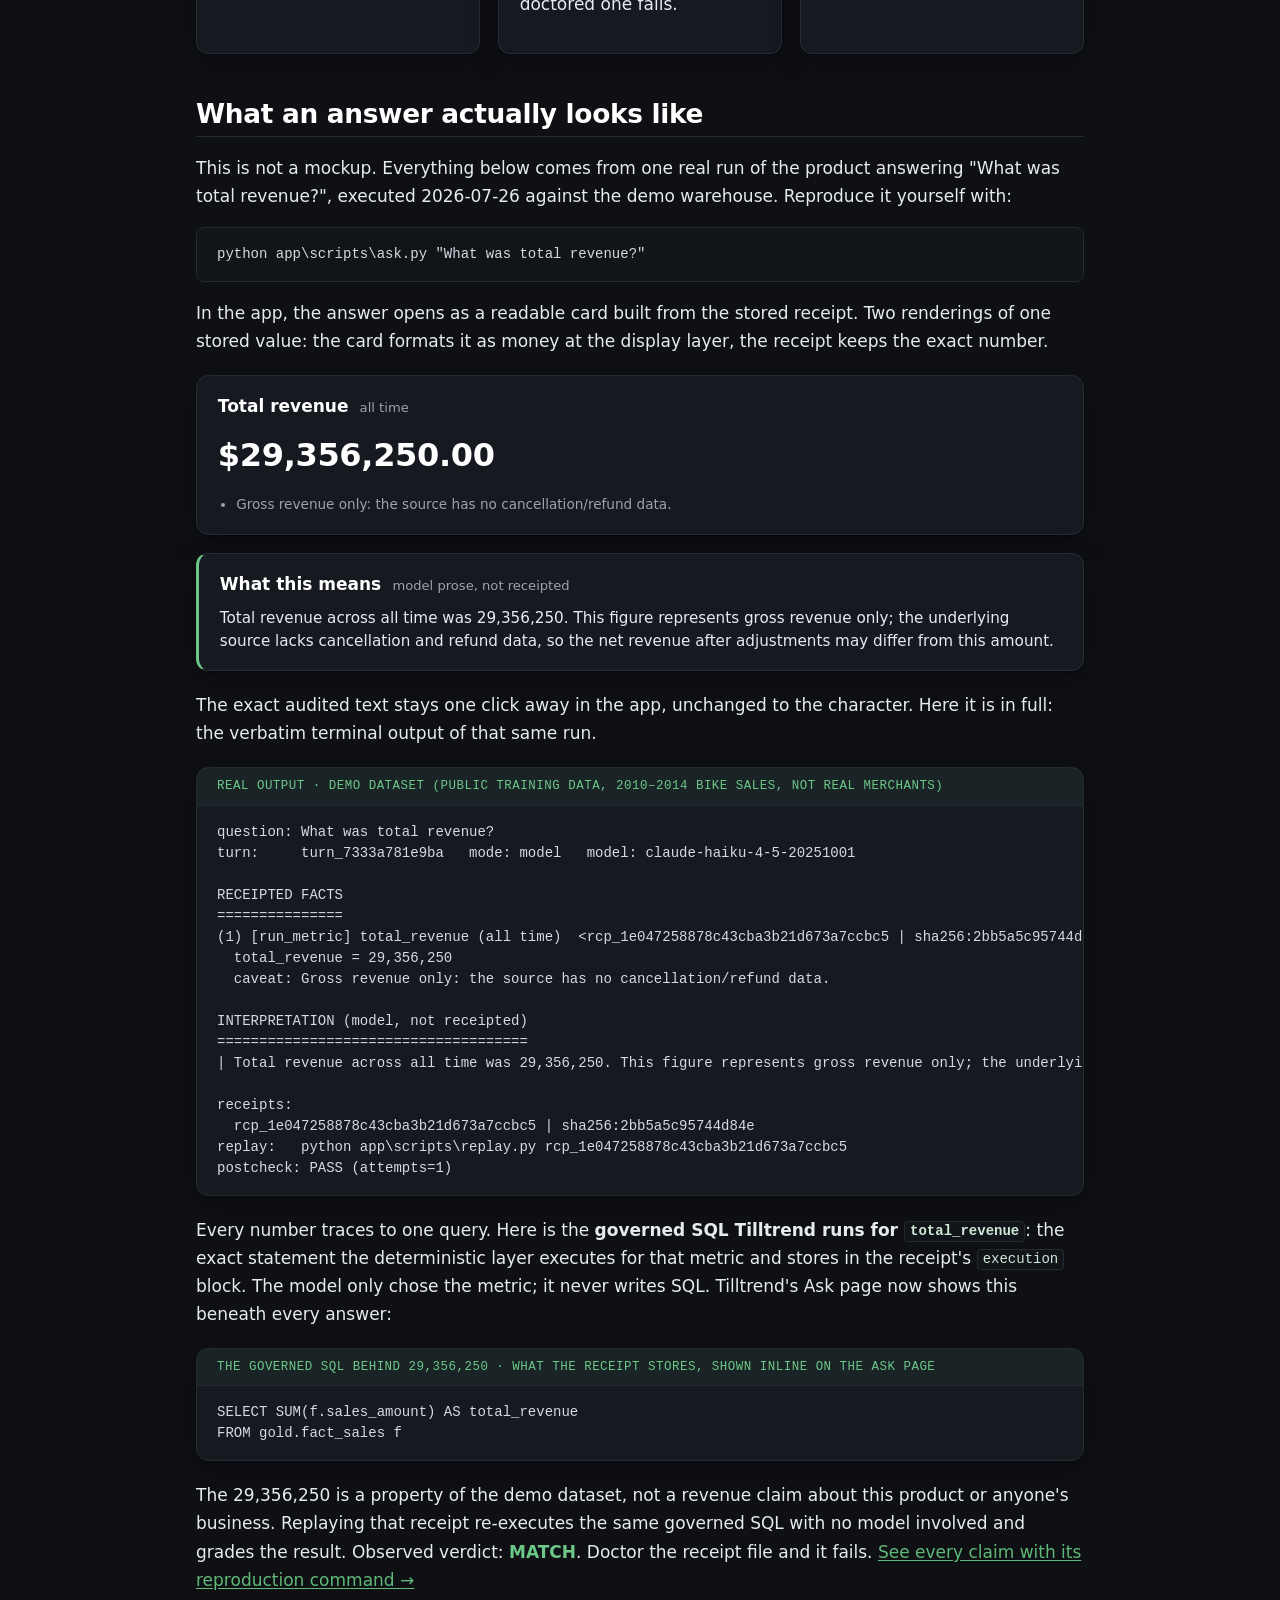
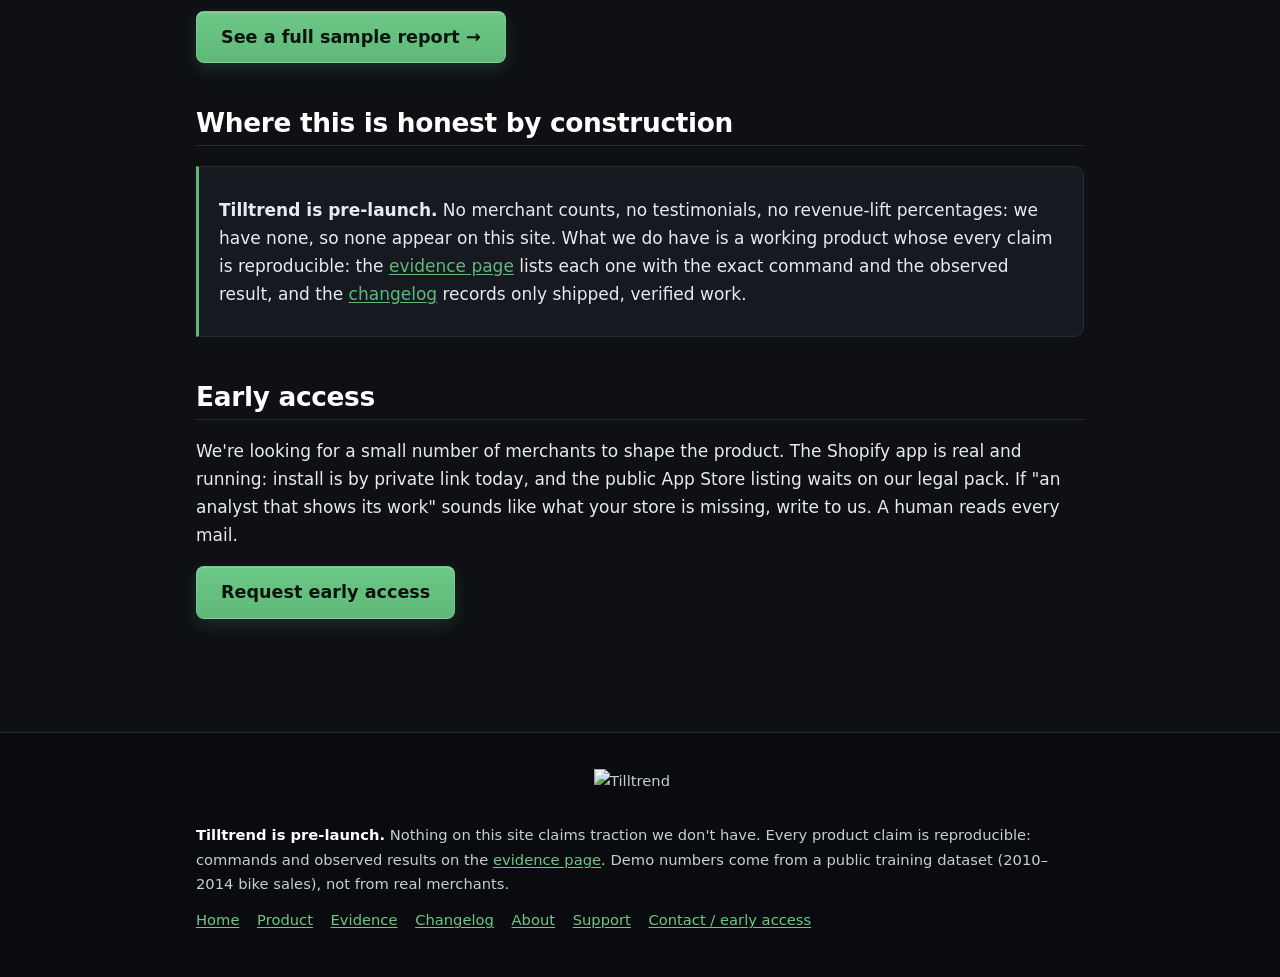
==== commit d3f2eed4: "Publish site (source: tilltrend@0d7621e docs: D-095 site pass recorded, incl. the under-claim and th" ====
--- a/index.html
+++ b/index.html
@@ -125,30 +125,52 @@
 
 <h2>What an answer actually looks like</h2>
 
-<p>This is not a mockup. It is the verbatim terminal output of the product
-answering "What was total revenue?", run on 2026-06-13 against the demo
-warehouse. Reproduce it yourself with:</p>
+<p>This is not a mockup. Everything below comes from one real run of the
+product answering "What was total revenue?", executed 2026-07-26 against the
+demo warehouse. Reproduce it yourself with:</p>
 
 <pre><code>python app\scripts\ask.py "What was total revenue?"</code></pre>
+
+<p>In the app, the answer opens as a readable card built from the stored
+receipt. Two renderings of one stored value: the card formats it as money at
+the display layer, the receipt keeps the exact number.</p>
+
+<div class="answer-cards" aria-label="What the app shows first">
+  <div class="acard">
+    <div class="acard-head"><span class="acard-metric">Total revenue</span>
+    <span class="acard-scope">all time</span></div>
+    <div class="acard-big">$29,356,250.00</div>
+    <ul class="acard-caveats"><li>Gross revenue only: the source has no cancellation/refund data.</li></ul>
+  </div>
+  <div class="acard acard-interp">
+    <div class="acard-head"><span class="acard-metric">What this means</span>
+    <span class="acard-scope">model prose, not receipted</span></div>
+    <p class="acard-prose">Total revenue across all time was 29,356,250. This figure represents gross revenue only; the underlying source lacks cancellation and refund data, so the net revenue after adjustments may differ from this amount.</p>
+  </div>
+</div>
+
+<p>The exact audited text stays one click away in the app, unchanged to the
+character. Here it is in full: the verbatim terminal output of that same
+run.</p>
 
 <div class="receipt">
   <div class="label">Real output &middot; demo dataset (public training data, 2010&ndash;2014 bike sales, not real merchants)</div>
 <pre>question: What was total revenue?
-turn:     turn_aba83b83e19d   mode: model   model: claude-haiku-4-5-20251001
+turn:     turn_7333a781e9ba   mode: model   model: claude-haiku-4-5-20251001
 
 RECEIPTED FACTS
 ===============
-(1) [run_metric] total_revenue (all time)  &lt;rcp_c60c017f43c346328383448a66088735 | sha256:371834e1a0a6100a&gt;
+(1) [run_metric] total_revenue (all time)  &lt;rcp_1e047258878c43cba3b21d673a7ccbc5 | sha256:2bb5a5c95744d84e&gt;
   total_revenue = 29,356,250
-  caveat: Gross revenue only — the source has no cancellation/refund data.
+  caveat: Gross revenue only: the source has no cancellation/refund data.
 
 INTERPRETATION (model, not receipted)
 =====================================
-| Total revenue across all time is 29,356,250. This figure represents gross revenue; the underlying data does not include information on cancellations or refunds, so the actual net revenue may differ.
+| Total revenue across all time was 29,356,250. This figure represents gross revenue only; the underlying source lacks cancellation and refund data, so the net revenue after adjustments may differ from this amount.
 
 receipts:
-  rcp_c60c017f43c346328383448a66088735 | sha256:371834e1a0a6100a
-replay:   python app\scripts\replay.py rcp_c60c017f43c346328383448a66088735
+  rcp_1e047258878c43cba3b21d673a7ccbc5 | sha256:2bb5a5c95744d84e
+replay:   python app\scripts\replay.py rcp_1e047258878c43cba3b21d673a7ccbc5
 postcheck: PASS (attempts=1)</pre>
 </div>
 
--- a/style.css
+++ b/style.css
@@ -238,6 +238,24 @@
   padding: 0.5rem 1.25rem;
 }
 .receipt pre { border: none; margin: 0; background: none; border-radius: 0; }
+
+/* the readable answer card (index demo) — what the app shows first since the
+   D-089/D-094 readable view; the verbatim receipt block below it remains the
+   source of truth, exactly as in the app */
+.answer-cards { display: grid; gap: 1.1rem; margin: 1.25rem 0; }
+.acard { background: var(--card); border: 1px solid var(--rule);
+  border-radius: 12px; padding: 1rem 1.3rem; box-shadow: var(--shadow); }
+.acard-head { display: flex; flex-wrap: wrap; align-items: baseline;
+  gap: 0.25rem 0.7rem; margin-bottom: 0.55rem; }
+.acard-metric { font-weight: 700; color: #fff; }
+.acard-scope { font-size: 0.82rem; color: var(--ink-soft); }
+.acard-big { font-size: 2rem; font-weight: 700; letter-spacing: -0.01em;
+  color: #fff; font-variant-numeric: tabular-nums; }
+.acard-caveats { margin: 0.7rem 0 0; padding-left: 1.15rem;
+  font-size: 0.85rem; color: var(--ink-soft); }
+.acard-caveats li { margin: 0.2rem 0; }
+.acard-interp { border-left: 3px solid var(--leaf); }
+.acard-prose { margin: 0; font-size: 0.95rem; line-height: 1.55; }
 
 /* evidence rows — emerald left border marks them verified */
 .claim-row {
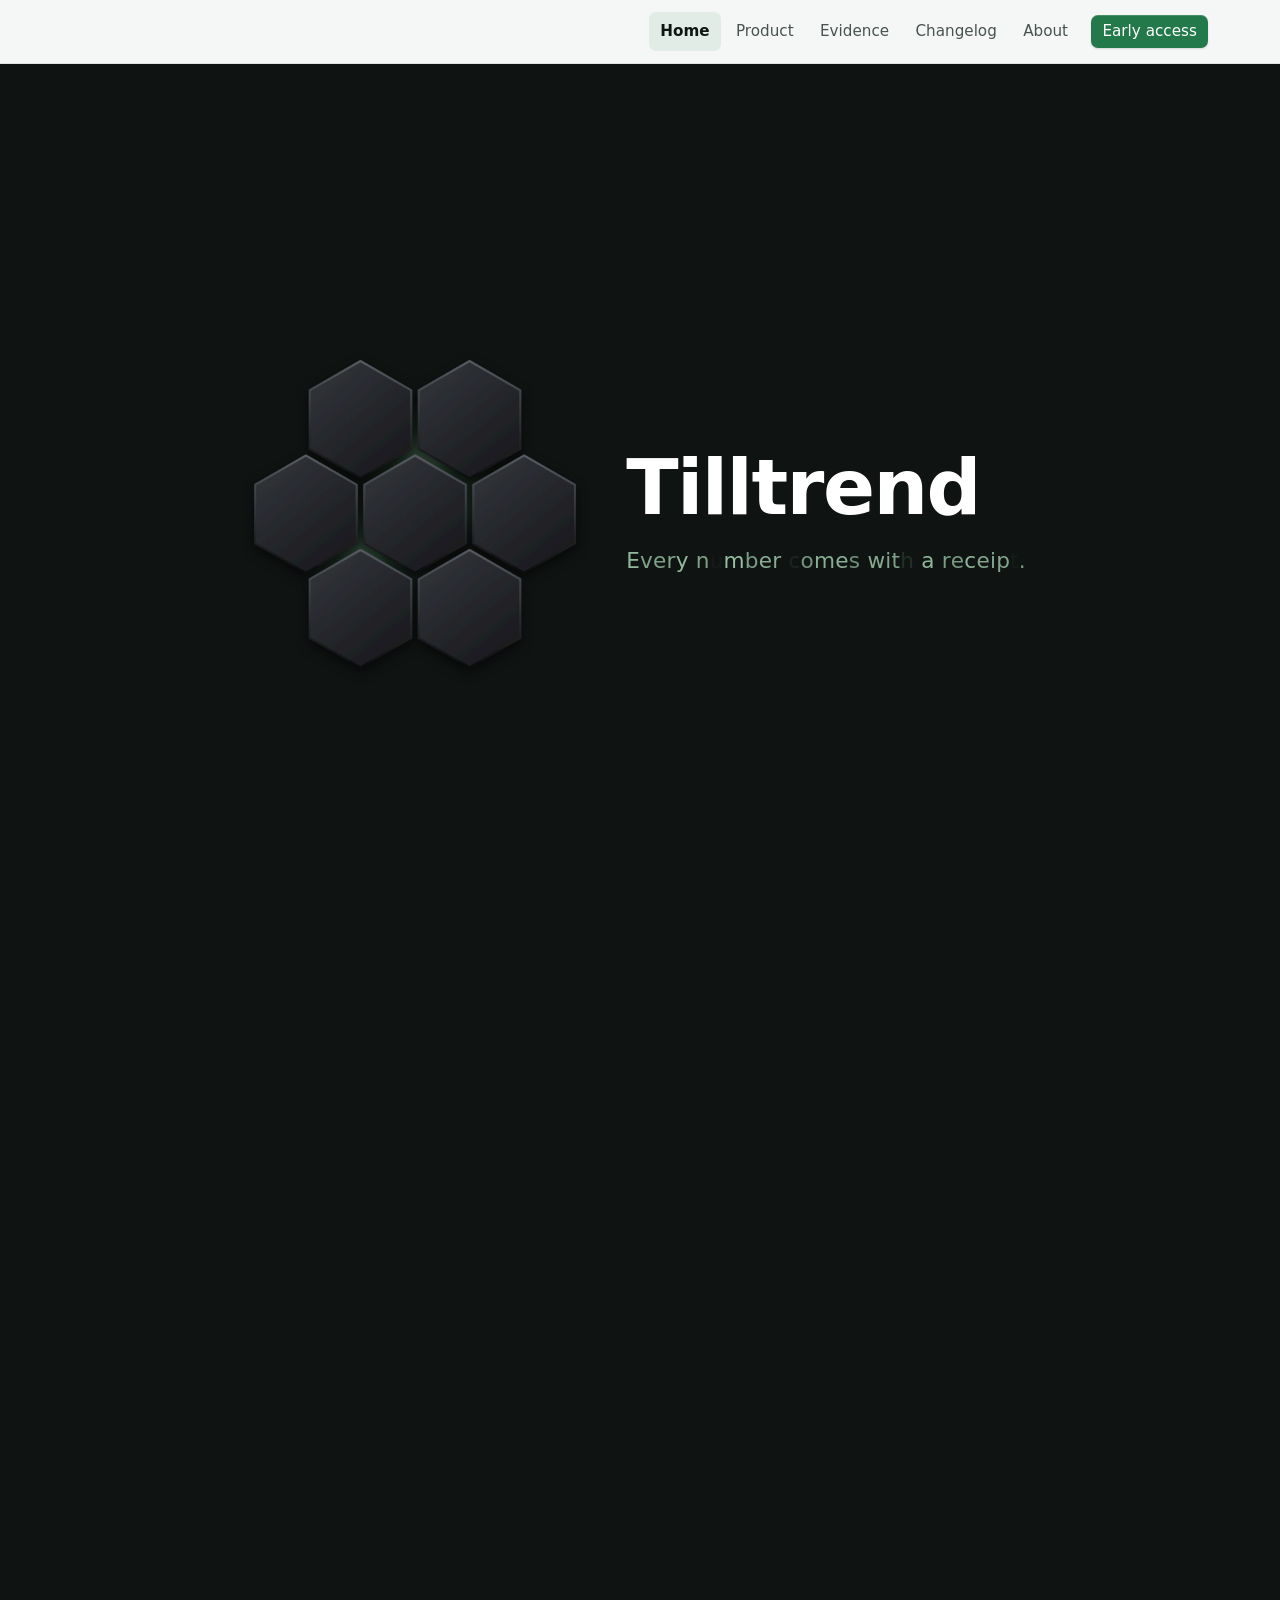
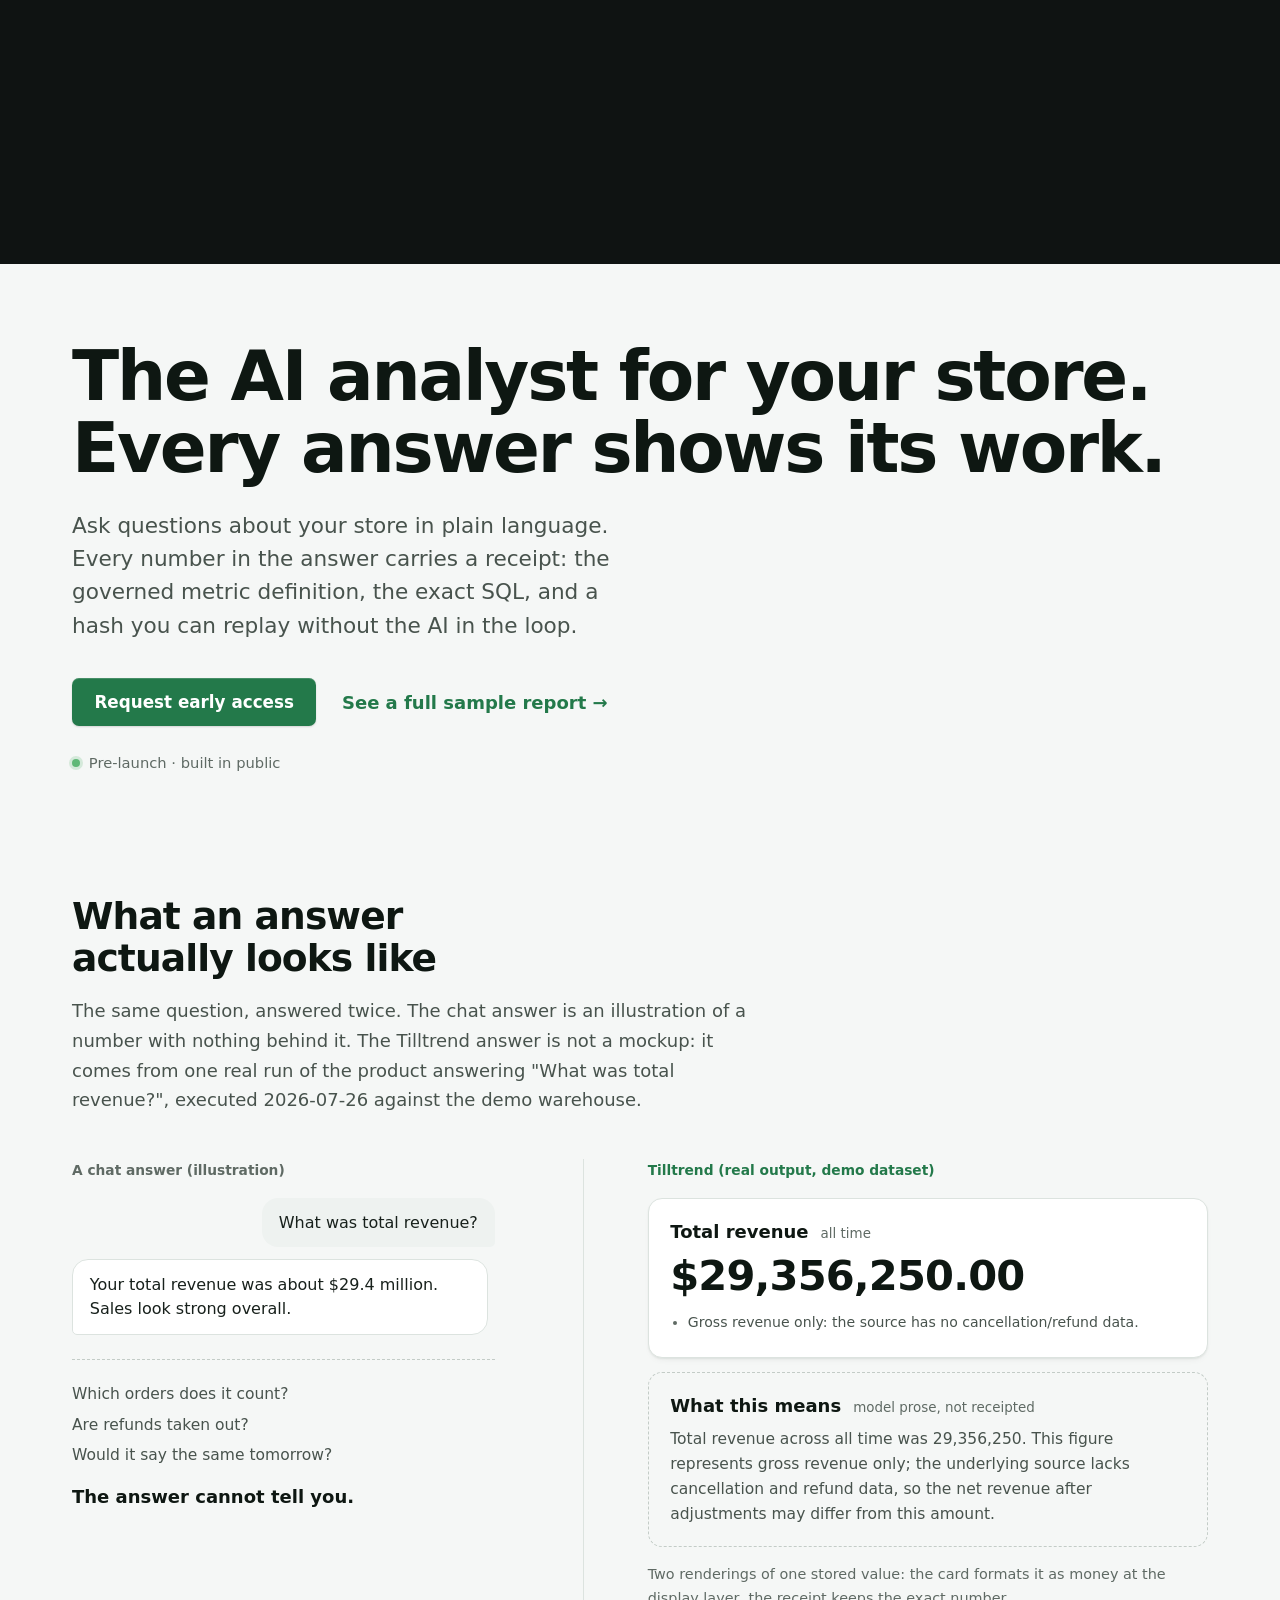
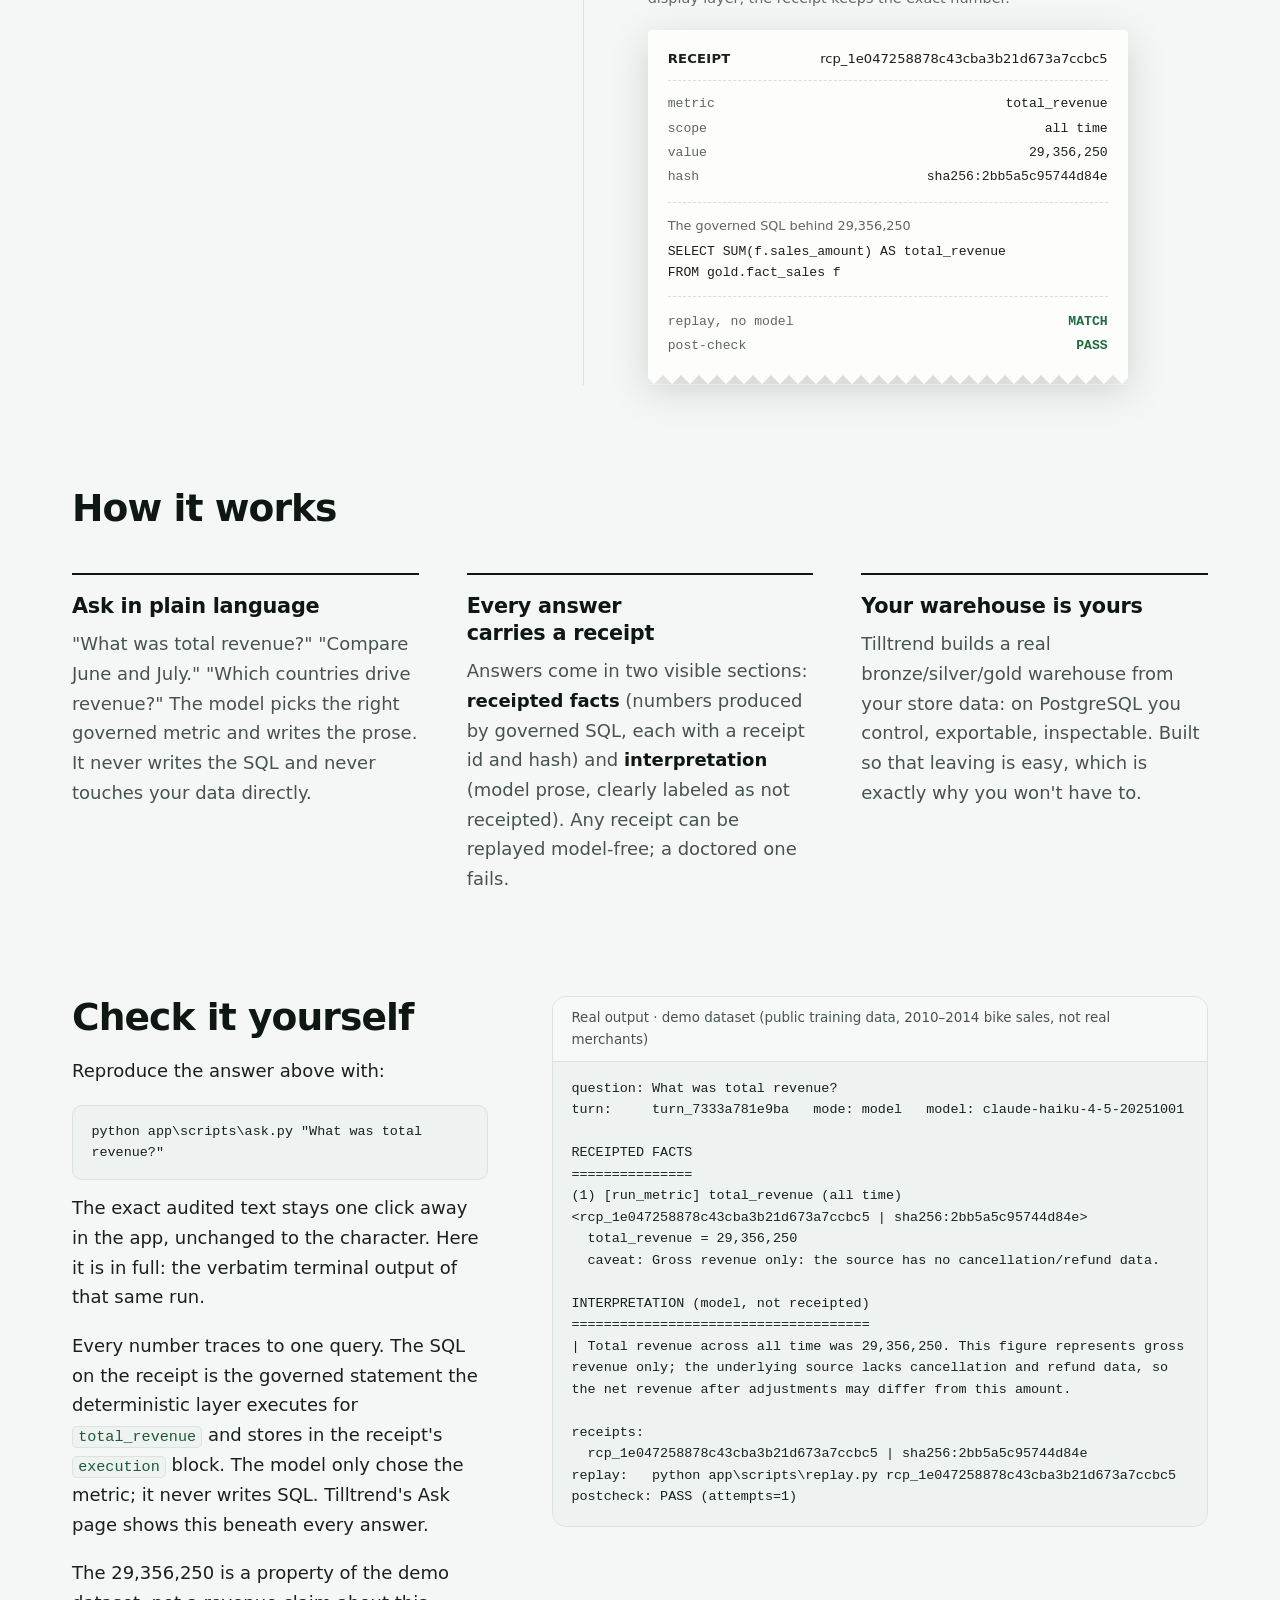
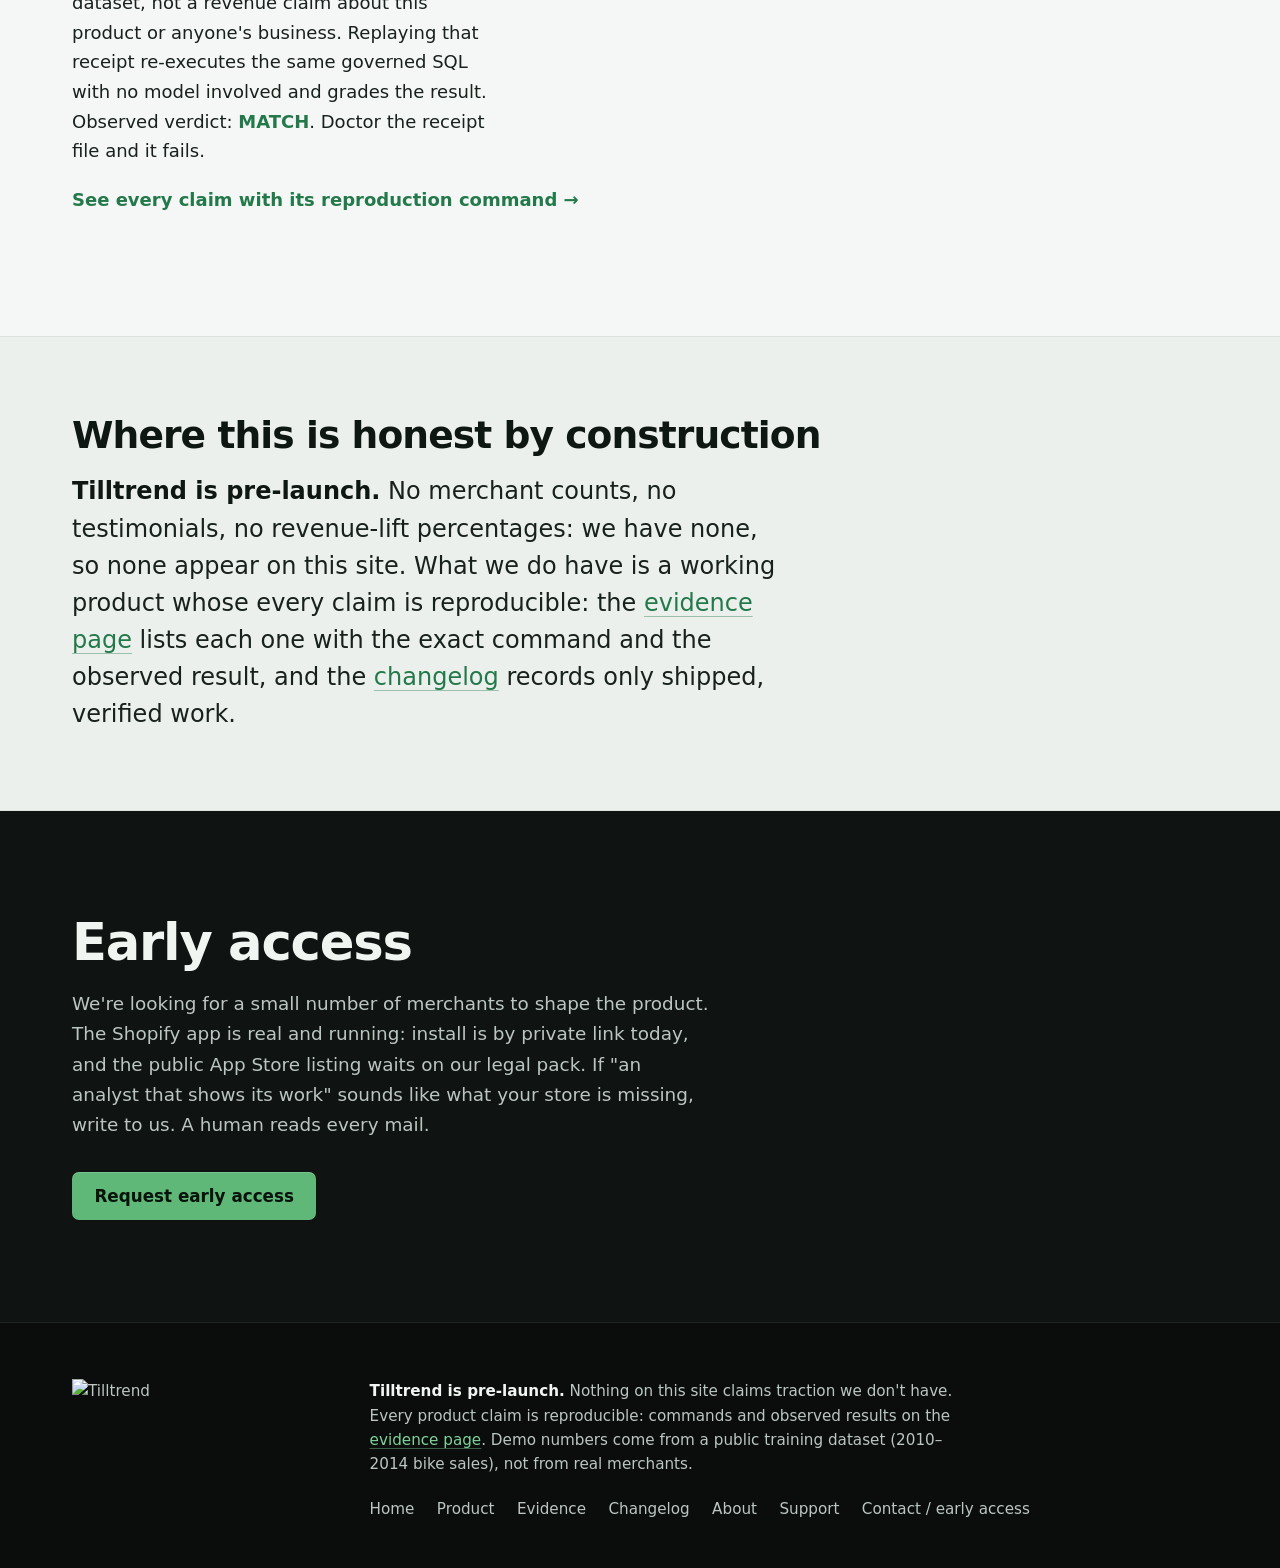
==== commit ec9d44f9: "Publish site (source: tilltrend@a34a1f6 site: redesign for reading, light and dark themes, and a cha" ====
--- a/index.html
+++ b/index.html
@@ -90,71 +90,135 @@
   </div>
 </section>
 
-<main>
-
-<div class="hero">
-  <span class="prelaunch">Pre-launch &middot; built in public</span>
-  <h1>The AI analyst for your store.<br>Every answer shows its work.</h1>
+<main class="home">
+
+<section class="home-hero wrap">
+  <h1><span>The AI analyst for your store.</span> <span>Every answer shows its work.</span></h1>
   <p class="tagline">Ask questions about your store in plain language. Every number
   in the answer carries a receipt: the governed metric definition, the exact SQL,
   and a hash you can replay without the AI in the loop.</p>
-  <a class="cta big" href="mailto:contact@tilltrend.app?subject=Tilltrend%20early%20access">Request early access</a>
-</div>
-
-<div class="threeup">
-  <section>
-    <h3>Ask in plain language</h3>
-    <p>"What was total revenue?" "Compare June and July." "Which countries drive
-    revenue?" The model picks the right governed metric and writes the prose.
-    It never writes the SQL and never touches your data directly.</p>
-  </section>
-  <section>
-    <h3>Every answer carries a receipt</h3>
-    <p>Answers come in two visible sections: <strong>receipted facts</strong>
-    (numbers produced by governed SQL, each with a receipt id and hash) and
-    <strong>interpretation</strong> (model prose, clearly labeled as not
-    receipted). Any receipt can be replayed model-free; a doctored one fails.</p>
-  </section>
-  <section>
-    <h3>Your warehouse is yours</h3>
-    <p>Tilltrend builds a real bronze/silver/gold warehouse from your store data:
-    on PostgreSQL you control, exportable, inspectable. Built so that leaving is
-    easy, which is exactly why you won't have to.</p>
-  </section>
-</div>
-
-<h2>What an answer actually looks like</h2>
-
-<p>This is not a mockup. Everything below comes from one real run of the
-product answering "What was total revenue?", executed 2026-07-26 against the
-demo warehouse. Reproduce it yourself with:</p>
-
-<pre><code>python app\scripts\ask.py "What was total revenue?"</code></pre>
-
-<p>In the app, the answer opens as a readable card built from the stored
-receipt. Two renderings of one stored value: the card formats it as money at
-the display layer, the receipt keeps the exact number.</p>
-
-<div class="answer-cards" aria-label="What the app shows first">
-  <div class="acard">
-    <div class="acard-head"><span class="acard-metric">Total revenue</span>
-    <span class="acard-scope">all time</span></div>
-    <div class="acard-big">$29,356,250.00</div>
-    <ul class="acard-caveats"><li>Gross revenue only: the source has no cancellation/refund data.</li></ul>
-  </div>
-  <div class="acard acard-interp">
-    <div class="acard-head"><span class="acard-metric">What this means</span>
-    <span class="acard-scope">model prose, not receipted</span></div>
-    <p class="acard-prose">Total revenue across all time was 29,356,250. This figure represents gross revenue only; the underlying source lacks cancellation and refund data, so the net revenue after adjustments may differ from this amount.</p>
-  </div>
-</div>
-
-<p>The exact audited text stays one click away in the app, unchanged to the
-character. Here it is in full: the verbatim terminal output of that same
-run.</p>
-
-<div class="receipt">
-  <div class="label">Real output &middot; demo dataset (public training data, 2010&ndash;2014 bike sales, not real merchants)</div>
+  <div class="actions">
+    <a class="cta big" href="mailto:contact@tilltrend.app?subject=Tilltrend%20early%20access">Request early access</a>
+    <a class="link-more" href="sample-report.html">See a full sample report &rarr;</a>
+  </div>
+  <p class="status">Pre-launch &middot; built in public</p>
+</section>
+
+<section class="section wrap" aria-labelledby="answer-h">
+  <div class="section-head">
+    <h2 id="answer-h">What an answer actually looks like</h2>
+    <p>The same question, answered twice. The chat answer is an illustration of
+    a number with nothing behind it. The Tilltrend answer is not a mockup: it
+    comes from one real run of the product answering "What was total revenue?",
+    executed 2026-07-26 against the demo warehouse.</p>
+  </div>
+
+  <div class="versus">
+    <figure class="vs-side vs-plain">
+      <figcaption class="vs-label">A chat answer (illustration)</figcaption>
+      <div class="chat">
+        <p class="bubble q">What was total revenue?</p>
+        <p class="bubble a">Your total revenue was about $29.4 million. Sales look strong overall.</p>
+      </div>
+      <ul class="vs-gaps">
+        <li>Which orders does it count?</li>
+        <li>Are refunds taken out?</li>
+        <li>Would it say the same tomorrow?</li>
+      </ul>
+      <p class="vs-verdict">The answer cannot tell you.</p>
+    </figure>
+
+    <figure class="vs-side vs-real">
+      <figcaption class="vs-label">Tilltrend (real output, demo dataset)</figcaption>
+      <div class="answer-cards" aria-label="What the app shows first">
+        <div class="acard">
+          <div class="acard-head"><span class="acard-metric">Total revenue</span>
+          <span class="acard-scope">all time</span></div>
+          <div class="acard-big">$29,356,250.00</div>
+          <ul class="acard-caveats"><li>Gross revenue only: the source has no cancellation/refund data.</li></ul>
+        </div>
+        <div class="acard acard-interp">
+          <div class="acard-head"><span class="acard-metric">What this means</span>
+          <span class="acard-scope">model prose, not receipted</span></div>
+          <p class="acard-prose">Total revenue across all time was 29,356,250. This figure represents gross revenue only; the underlying source lacks cancellation and refund data, so the net revenue after adjustments may differ from this amount.</p>
+        </div>
+      </div>
+      <p class="vs-note">Two renderings of one stored value: the card formats it
+      as money at the display layer, the receipt keeps the exact number.</p>
+      <div class="slip-wrap">
+        <div class="slip" role="group" aria-label="The receipt behind this answer">
+          <div class="slip-head"><strong>RECEIPT</strong><span class="slip-id">rcp_1e047258878c43cba3b21d673a7ccbc5</span></div>
+          <dl class="slip-lines">
+            <div><dt>metric</dt><dd>total_revenue</dd></div>
+            <div><dt>scope</dt><dd>all time</dd></div>
+            <div><dt>value</dt><dd>29,356,250</dd></div>
+            <div><dt>hash</dt><dd>sha256:2bb5a5c95744d84e</dd></div>
+          </dl>
+          <div class="slip-sql">
+            <span class="slip-k">The governed SQL behind 29,356,250</span>
+<pre><code>SELECT SUM(f.sales_amount) AS total_revenue
+FROM gold.fact_sales f</code></pre>
+          </div>
+          <dl class="slip-lines slip-total">
+            <div><dt>replay, no model</dt><dd>MATCH</dd></div>
+            <div><dt>post-check</dt><dd>PASS</dd></div>
+          </dl>
+        </div>
+      </div>
+    </figure>
+  </div>
+</section>
+
+<section class="section wrap" aria-labelledby="how-h">
+  <div class="section-head">
+    <h2 id="how-h">How it works</h2>
+  </div>
+  <div class="principles">
+    <div>
+      <h3>Ask in plain language</h3>
+      <p>"What was total revenue?" "Compare June and July." "Which countries drive
+      revenue?" The model picks the right governed metric and writes the prose.
+      It never writes the SQL and never touches your data directly.</p>
+    </div>
+    <div>
+      <h3>Every answer carries a receipt</h3>
+      <p>Answers come in two visible sections: <strong>receipted facts</strong>
+      (numbers produced by governed SQL, each with a receipt id and hash) and
+      <strong>interpretation</strong> (model prose, clearly labeled as not
+      receipted). Any receipt can be replayed model-free; a doctored one fails.</p>
+    </div>
+    <div>
+      <h3>Your warehouse is yours</h3>
+      <p>Tilltrend builds a real bronze/silver/gold warehouse from your store data:
+      on PostgreSQL you control, exportable, inspectable. Built so that leaving is
+      easy, which is exactly why you won't have to.</p>
+    </div>
+  </div>
+</section>
+
+<section class="section wrap" aria-labelledby="check-h">
+  <div class="proof">
+    <div class="proof-text">
+      <h2 id="check-h">Check it yourself</h2>
+      <p>Reproduce the answer above with:</p>
+      <pre><code>python app\scripts\ask.py "What was total revenue?"</code></pre>
+      <p>The exact audited text stays one click away in the app, unchanged to the
+      character. Here it is in full: the verbatim terminal output of that same
+      run.</p>
+      <p>Every number traces to one query. The SQL on the receipt is the governed
+      statement the deterministic layer executes for <code>total_revenue</code> and
+      stores in the receipt's <code>execution</code> block. The model only chose
+      the metric; it never writes SQL. Tilltrend's Ask page shows this beneath
+      every answer.</p>
+      <p>The 29,356,250 is a property of the demo dataset, not a revenue claim about
+      this product or anyone's business. Replaying that receipt re-executes the same
+      governed SQL with no model involved and grades the result. Observed verdict:
+      <span class="observed">MATCH</span>. Doctor the receipt file and it fails.</p>
+      <p><a class="link-more" href="evidence.html">See every claim with its reproduction command &rarr;</a></p>
+    </div>
+
+    <div class="term">
+      <div class="label">Real output &middot; demo dataset (public training data, 2010&ndash;2014 bike sales, not real merchants)</div>
 <pre>question: What was total revenue?
 turn:     turn_7333a781e9ba   mode: model   model: claude-haiku-4-5-20251001
 
@@ -172,48 +236,33 @@
   rcp_1e047258878c43cba3b21d673a7ccbc5 | sha256:2bb5a5c95744d84e
 replay:   python app\scripts\replay.py rcp_1e047258878c43cba3b21d673a7ccbc5
 postcheck: PASS (attempts=1)</pre>
-</div>
-
-<p>Every number traces to one query. Here is the <strong>governed SQL Tilltrend runs
-for <code>total_revenue</code></strong>: the exact statement the deterministic
-layer executes for that metric and stores in the receipt's <code>execution</code>
-block. The model only chose the metric; it never writes SQL. Tilltrend's Ask page now
-shows this beneath every answer:</p>
-
-<div class="receipt">
-  <div class="label">The governed SQL behind 29,356,250 &middot; what the receipt stores, shown inline on the Ask page</div>
-<pre><code>SELECT SUM(f.sales_amount) AS total_revenue
-FROM gold.fact_sales f</code></pre>
-</div>
-
-<p>The 29,356,250 is a property of the demo dataset, not a revenue claim about
-this product or anyone's business. Replaying that receipt re-executes the same
-governed SQL with no model involved and grades the result. Observed verdict:
-<span class="observed">MATCH</span>. Doctor the receipt file and it fails.
-<a href="evidence.html">See every claim with its reproduction command &rarr;</a></p>
-
-<p><a class="cta big" href="sample-report.html">See a full sample report &rarr;</a></p>
-
-<h2>Where this is honest by construction</h2>
-
-<div class="honest">
-  <p><strong>Tilltrend is pre-launch.</strong> No merchant counts, no testimonials,
-  no revenue-lift percentages: we have none, so none appear on this site. What
-  we do have is a working product whose every claim is reproducible: the
-  <a href="evidence.html">evidence page</a> lists each one with the exact command
-  and the observed result, and the <a href="changelog.html">changelog</a> records
-  only shipped, verified work.</p>
-</div>
-
-<h2>Early access</h2>
-
-<p>We're looking for a small number of merchants to shape the product. The
-Shopify app is real and running: install is by private link today, and the
-public App Store listing waits on our legal pack. If "an analyst that shows
-its work" sounds like what your store is missing, write to us. A human reads
-every mail.</p>
-
-<p><a class="cta big" href="mailto:contact@tilltrend.app?subject=Tilltrend%20early%20access">Request early access</a></p>
+    </div>
+  </div>
+</section>
+
+<section class="honest-band" aria-labelledby="honest-h">
+  <div class="wrap">
+    <h2 id="honest-h">Where this is honest by construction</h2>
+    <p class="statement"><strong>Tilltrend is pre-launch.</strong> No merchant counts, no testimonials,
+    no revenue-lift percentages: we have none, so none appear on this site. What
+    we do have is a working product whose every claim is reproducible: the
+    <a href="evidence.html">evidence page</a> lists each one with the exact command
+    and the observed result, and the <a href="changelog.html">changelog</a> records
+    only shipped, verified work.</p>
+  </div>
+</section>
+
+<section class="closer" aria-labelledby="access-h">
+  <div class="wrap">
+    <h2 id="access-h">Early access</h2>
+    <p>We're looking for a small number of merchants to shape the product. The
+    Shopify app is real and running: install is by private link today, and the
+    public App Store listing waits on our legal pack. If "an analyst that shows
+    its work" sounds like what your store is missing, write to us. A human reads
+    every mail.</p>
+    <a class="cta big" href="mailto:contact@tilltrend.app?subject=Tilltrend%20early%20access">Request early access</a>
+  </div>
+</section>
 
 </main>
 
--- a/style.css
+++ b/style.css
@@ -1,14 +1,24 @@
-/* Tilltrend marketing site — shared stylesheet.
-   App-style dark theme: graphite background, emerald accent, DM Sans (the brand
-   typeface, self-hosted to match the logo wordmark and the admin dashboard). The
-   look deliberately echoes the product's own UI — a sticky app bar, card panels,
-   emerald CTAs — while keeping the printed-receipt feel of the demo blocks. No
-   frameworks, no network fonts; the font ships as one bundled .woff2. The only
-   JS is cine.js — the homepage's vanilla scroll-scrub hero, a pure progressive
-   enhancement (every page is complete without it).
-   Custom-property names use --tilltrend (D-044 de-Plum). */
-
-/* Brand typeface — DM Sans, self-hosted (no CDN). One variable file, all weights. */
+/* Tilltrend marketing site: shared stylesheet.
+
+   Two themes from one set of tokens, chosen by the visitor's own system setting
+   (prefers-color-scheme): a light reading theme and a softened graphite dark one.
+   The hero band and the footer stay dark in both, because the firefly scene is
+   drawn for a night ground and loses its glow on a light one.
+
+   Reading first: running prose is held to about 66 characters a line (DESIGN.md
+   sets 45 to 75), and a card is used only where it mirrors a real piece of the
+   app (the answer card, the receipt). DM Sans is the brand typeface, self-hosted
+   to match the logo wordmark and the admin dashboard; no frameworks, no network
+   fonts. The only JS is cine.js, the homepage's scroll-scrub hero, a pure
+   progressive enhancement (every page is complete without it).
+
+   Three surfaces read this file besides the site pages, so keep their hooks:
+   the legal drafts print through it (site/_legal-drafts, compared word for word
+   by app/scripts/legal_pack_check.py, so never put text in a `content:` rule
+   that can reach their header or footer), the sample report nests its own
+   `.report` sheet inside it, and cine.js measures the 30px header icon. */
+
+/* Brand typeface: DM Sans, self-hosted (no CDN). One variable file, all weights. */
 @font-face {
   font-family: "DM Sans";
   src: url("dm-sans-var.woff2") format("woff2");
@@ -18,58 +28,111 @@
 }
 
 :root {
-  /* brand */
-  --tilltrend: #5FB877;        /* emerald — primary accent on dark */
-  --tilltrend-dark: #4ea568;   /* emerald hover / pressed */
-  --clay: #5FB877;             /* CTA accent (emerald — the logo has no orange) */
-  --clay-dark: #4ea568;
-  --leaf: #6cc888;             /* positive / verified / checkmarks */
-  --leaf-dark: #5FB877;
-
-  /* surfaces — graphite, matching the dashboard */
-  --paper: #0e1014;            /* page background (near-black graphite) */
-  --paper-2: #0a0b0e;          /* deeper — footer / contrast bands */
-  --card: #161a20;             /* panel surface */
-  --card-2: #1b2128;           /* raised surface / table head / code */
-  --glass: rgba(14, 16, 20, 0.82);   /* sticky bar backdrop */
-
-  /* ink */
-  --ink: #e7eaee;              /* primary text */
-  --ink-soft: #9aa3ae;         /* muted text */
-  --rule: #252b33;             /* hairline border */
-  --rule-strong: #333b45;      /* stronger border */
-  --code-bg: #11151a;
-
-  --mono: ui-monospace, "Cascadia Mono", Consolas, "Courier New", monospace;
+  color-scheme: light dark;
+
+  /* fixed: the brand and the always-dark bands */
+  --emerald: #5FB877;
+  --night: #0f1312;            /* hero band; equals the dark theme's ground, so no seam */
+  --night-2: #0a0d0c;          /* footer band */
+  --night-ink: #bcc6c1;
+  --night-head: #f1f5f2;
+  --night-rule: #1e2624;
+  --night-accent: #7fd39a;
+
   --sans: "DM Sans", system-ui, "Segoe UI", Arial, sans-serif;
-  --serif: var(--sans);        /* headings now use the brand sans, not a serif */
-  --shadow: 0 1px 2px rgba(0,0,0,.4), 0 8px 28px rgba(0,0,0,.28);
+  --mono: ui-monospace, "Cascadia Mono", "SF Mono", Menlo, Consolas, monospace;
+  --serif: var(--sans);
+  --r-btn: 7px;                /* the app's button radius (DESIGN.md, Bars) */
+  --r-card: 14px;
+  --measure: 66ch;
+  --wide: 76rem;
+  --gutter: clamp(1.125rem, 4vw, 2.5rem);
+  --head-h: 4rem;
+
+  /* light theme (the default; dark overrides below) */
+  --bg: #f5f7f6;
+  --bg-2: #ebf0ed;
+  --surface: #ffffff;
+  --surface-2: #eef2f0;
+  --ink: #18211c;
+  --ink-2: #48534d;
+  --ink-3: #5f6a64;
+  --head: #0e1712;
+  --rule: #dce3df;
+  --rule-2: #c3ccc7;
+  --accent: #23794a;
+  --accent-hover: #185f38;
+  --accent-soft: rgba(35, 121, 74, 0.09);
+  --btn: #23794a;
+  --btn-hover: #1b6a3f;
+  --btn-ink: #ffffff;
+  --code-ink: #1b5a37;
+  --glass: rgba(245, 247, 246, 0.86);
+  --shadow: 0 1px 2px rgba(18, 32, 25, 0.06), 0 4px 10px -6px rgba(18, 32, 25, 0.14);
+  --sel: rgba(95, 184, 119, 0.30);
+  --paper: #fdfdfb;
+  --paper-ink: #19201c;
+  --paper-mute: #5d6762;
+  --paper-rule: #d9ded9;
+}
+
+@media (prefers-color-scheme: dark) {
+  :root {
+    --bg: #0f1312;
+    --bg-2: #141a18;
+    --surface: #161c1a;
+    --surface-2: #1b2220;
+    --ink: #d9e1dc;
+    --ink-2: #a3aea8;
+    --ink-3: #8b9690;
+    --head: #f1f5f2;
+    --rule: #242c29;
+    --rule-2: #34403b;
+    --accent: #76cf92;
+    --accent-hover: #97ddad;
+    --accent-soft: rgba(95, 184, 119, 0.12);
+    --btn: #5FB877;
+    --btn-hover: #70c487;
+    --btn-ink: #07120b;
+    --code-ink: #bfe5cb;
+    --glass: rgba(15, 19, 18, 0.84);
+    --shadow: 0 1px 0 rgba(255, 255, 255, 0.03) inset;
+    --sel: rgba(95, 184, 119, 0.32);
+    --paper: #e9eeea;
+    --paper-ink: #151b18;
+    --paper-mute: #4f5954;
+    --paper-rule: #c8cfca;
+  }
 }
 
 * { box-sizing: border-box; }
 
 html {
-  color-scheme: dark;
   /* clip the VIEWPORT's horizontal overflow directly (no body-propagation
      question): even geometry that escapes body clipping - the fixed off-canvas
      drawer - can never make phones horizontally pannable. clip creates no
      scroll container, so position:sticky stays alive. Old engines ignore it
      and keep the body-level guards. */
   overflow-x: clip;
+  -webkit-text-size-adjust: 100%;
+  text-size-adjust: 100%;
+  scroll-padding-top: calc(var(--head-h) + 1rem);
+  scrollbar-color: var(--rule-2) transparent;
 }
 
 body {
   margin: 0;
-  background:
-    radial-gradient(1100px 520px at 78% -10%, rgba(95,184,119,.10), transparent 60%),
-    var(--paper);
+  background: var(--bg);
   color: var(--ink);
   font-family: var(--sans);
-  font-size: 1.0625rem;
+  font-size: 1.125rem;
   line-height: 1.65;
+  font-optical-sizing: auto;
+  font-kerning: normal;
   -webkit-font-smoothing: antialiased;
+  -moz-osx-font-smoothing: grayscale;
   /* belt-and-suspenders: never a sideways scroll on phones. hidden is only the
-     fallback — it makes body a clip container, which KILLS position:sticky
+     fallback: it makes body a clip container, which KILLS position:sticky
      descendants on mobile engines (the cine hero scrolled away leaving a blank
      track; founder-reported 2026-07-18). clip gives the same protection
      without creating a scroll container, so the sticky pin survives. */
@@ -77,37 +140,158 @@
   overflow-x: clip;
 }
 
-h1, h2, h3 { font-family: var(--sans); line-height: 1.2; color: #fff; letter-spacing: -0.012em; }
-h1 { font-size: 2.55rem; font-weight: 700; margin: 0 0 0.5rem; }
-h2 { font-size: 1.65rem; font-weight: 650; margin: 2.75rem 0 0.85rem; padding-bottom: 0.4rem; border-bottom: 1px solid var(--rule); }
-h3 { font-size: 1.2rem; font-weight: 600; margin: 1.75rem 0 0.5rem; }
-
-a { color: var(--tilltrend); text-underline-offset: 2px; }
-a:hover { color: var(--tilltrend-dark); }
-
-code, pre { font-family: var(--mono); font-size: 0.875rem; }
+::selection { background: var(--sel); color: inherit; }
+:focus-visible { outline: 2px solid var(--accent); outline-offset: 3px; border-radius: 4px; }
+
+h1, h2, h3 {
+  font-family: var(--sans);
+  color: var(--head);
+  text-wrap: balance;
+}
+h1 {
+  font-size: clamp(2.35rem, 1.45rem + 3.4vw, 4rem);
+  line-height: 1.04;
+  letter-spacing: -0.032em;
+  font-weight: 720;
+  margin: 0 0 1.25rem;
+}
+h2 {
+  font-size: clamp(1.6rem, 1.22rem + 1.45vw, 2.35rem);
+  line-height: 1.12;
+  letter-spacing: -0.024em;
+  font-weight: 680;
+  margin: 4.5rem 0 1.1rem;
+}
+h3 {
+  font-size: 1.22rem;
+  line-height: 1.3;
+  letter-spacing: -0.012em;
+  font-weight: 650;
+  margin: 2.25rem 0 0.55rem;
+}
+p { margin: 0 0 1.05em; }
+strong { font-weight: 650; color: var(--head); }
+ul, ol { padding-left: 1.3em; }
+li { margin: 0.35em 0; }
+li::marker { color: var(--ink-3); }
+
+a {
+  color: var(--accent);
+  text-decoration-line: underline;
+  text-decoration-thickness: 1px;
+  text-underline-offset: 0.2em;
+  text-decoration-color: color-mix(in srgb, currentColor 40%, transparent);
+  transition: color 0.18s ease, text-decoration-color 0.18s ease;
+}
+a:hover { color: var(--accent-hover); text-decoration-color: currentColor; }
+
+code, pre, kbd { font-family: var(--mono); }
 code {
-  background: var(--code-bg);
+  font-size: 0.84em;
+  background: var(--surface-2);
   border: 1px solid var(--rule);
-  border-radius: 4px;
-  padding: 0.08rem 0.32rem;
-  color: #cfe9d8;
+  border-radius: 5px;
+  padding: 0.06em 0.34em;
+  color: var(--code-ink);
   overflow-wrap: anywhere;
 }
 pre {
-  background: var(--code-bg);
+  font-size: 0.84rem;
+  line-height: 1.6;
+  background: var(--surface-2);
   border: 1px solid var(--rule);
-  border-radius: 8px;
-  padding: 1rem 1.25rem;
+  border-radius: 10px;
+  padding: 0.95rem 1.15rem;
   overflow-x: auto;
-  line-height: 1.5;
-  color: #d6dae0;
-}
-pre code { background: none; border: none; padding: 0; color: inherit; }
-
-/* layout */
-header.site, main, footer.site > * { max-width: 58rem; margin-left: auto; margin-right: auto; }
-main { padding: 0 1.25rem 3rem; }
+  color: var(--ink);
+  tab-size: 2;
+}
+pre code { background: none; border: none; padding: 0; color: inherit; font-size: inherit; }
+
+.muted { color: var(--ink-2); }
+.tagline, .lead {
+  font-size: clamp(1.15rem, 1.05rem + 0.45vw, 1.35rem);
+  line-height: 1.55;
+  color: var(--ink-2);
+  max-width: 40rem;
+  margin: 0 0 1.75rem;
+}
+
+/* ---- page frame ---- */
+
+main {
+  display: block;
+  max-width: 60rem;
+  margin: 0 auto;
+  padding: 3.5rem var(--gutter) 5.5rem;
+}
+main > p, main > ul, main > ol, main > h2, main > h3, main > dl { max-width: var(--measure); }
+main > h1 + p, main > h1 + .tagline { margin-top: -0.25rem; }
+
+main.narrow { max-width: 46rem; }
+
+/* reading pages: an "on this page" rail beside a measured column */
+main.doc {
+  max-width: var(--wide);
+  display: grid;
+  grid-template-columns: minmax(0, 1fr);
+  gap: 0 4rem;
+}
+.doc-body { min-width: 0; max-width: 44rem; }
+.doc-body > p, .doc-body > ul, .doc-body > ol { max-width: var(--measure); }
+.doc-body > h2:first-child, .doc-body > section:first-child > h2:first-child { margin-top: 0; }
+.page-head { max-width: 46rem; margin-bottom: 3rem; }
+.page-head h1 { margin-bottom: 1rem; }
+.page-head .tagline, .page-head .lead { margin-bottom: 1.25rem; }
+
+.toc { font-size: 0.92rem; margin: 0 0 2.5rem; }
+.toc-title {
+  font-size: 0.8rem;
+  font-weight: 650;
+  color: var(--ink-3);
+  margin: 0 0 0.6rem;
+}
+.toc ol, .toc ul { list-style: none; margin: 0; padding: 0; display: flex; flex-wrap: wrap; gap: 0.4rem; }
+.toc li { margin: 0; }
+.toc a {
+  display: inline-flex;
+  align-items: baseline;
+  gap: 0.45rem;
+  color: var(--ink-2);
+  text-decoration: none;
+  padding: 0.35rem 0.7rem;
+  border: 1px solid var(--rule);
+  border-radius: 999px;
+  line-height: 1.3;
+}
+.toc a:hover { color: var(--head); border-color: var(--rule-2); background: var(--accent-soft); }
+.toc .n { font-size: 0.8em; color: var(--ink-3); font-variant-numeric: tabular-nums; }
+
+@media (min-width: 1080px) {
+  main.doc { grid-template-columns: 13.5rem minmax(0, 44rem); justify-content: center; }
+  main.doc > .page-head { grid-column: 1 / -1; padding-left: calc(13.5rem + 4rem); max-width: none; }
+  main.doc > .page-head > * { max-width: 44rem; }
+  .toc {
+    position: sticky;
+    top: calc(var(--head-h) + 1.5rem);
+    align-self: start;
+    max-height: calc(100vh - var(--head-h) - 3rem);
+    overflow-y: auto;
+    margin: 0;
+    padding-right: 0.5rem;
+  }
+  .toc ol, .toc ul { display: block; border-left: 1px solid var(--rule); }
+  .toc a {
+    display: flex;
+    gap: 0.6rem;
+    border: 0;
+    border-radius: 0;
+    margin-left: -1px;
+    border-left: 2px solid transparent;
+    padding: 0.32rem 0 0.32rem 0.9rem;
+  }
+  .toc a:hover { background: none; border-left-color: var(--accent); }
+}
 
 /* ---- sticky app bar ---- */
 header.site {
@@ -116,32 +300,29 @@
   z-index: 50;
   display: flex;
   align-items: center;
-  flex-wrap: wrap;
   gap: 0.5rem 1.5rem;
-  padding: 0.7rem 1.25rem;
+  min-height: var(--head-h);
+  padding: 0.6rem max(var(--gutter), calc((100% - var(--wide)) / 2 + var(--gutter)));
   background: var(--glass);
-  -webkit-backdrop-filter: blur(14px) saturate(130%);
-  backdrop-filter: blur(14px) saturate(130%);
+  -webkit-backdrop-filter: blur(14px) saturate(140%);
+  backdrop-filter: blur(14px) saturate(140%);
   border-bottom: 1px solid var(--rule);
-  margin-bottom: 2.5rem;
-  /* keep the bar centered but let the blurred background span full width */
-  max-width: none;
-}
-header.site > * { max-width: 58rem; }
+}
 .brand {
   display: inline-flex;
   align-items: center;
-  gap: 0.55rem;
+  gap: 0.6rem;
   font-family: var(--sans);
   font-weight: 700;
-  font-size: 1.3rem;
+  font-size: 1.25rem;
   letter-spacing: -0.02em;
-  color: #fff;
+  color: var(--head);
   text-decoration: none;
   line-height: 1;
 }
-/* app-bar mark: the hexagon icon (CSS bg) + the wordmark text in the brand font,
-   replacing the portrait lockup so the bar stays compact and horizontal */
+.brand:hover { color: var(--head); }
+/* app-bar mark: the hexagon icon (CSS bg) + the wordmark text in the brand font.
+   The 30px box is measured by cine.js (ICON_H) as the dock target: keep it. */
 .brand::before {
   content: "";
   flex: none;
@@ -153,226 +334,430 @@
   position: static; width: auto; height: auto;
   overflow: visible; clip: auto; white-space: nowrap;
 }
-header.site nav { display: flex; flex-wrap: wrap; gap: 0.25rem 0.4rem; align-items: center; margin-left: auto; }
+header.site nav { display: flex; flex-wrap: wrap; gap: 0.25rem; align-items: center; margin-left: auto; }
 header.site nav a {
-  color: var(--ink-soft);
+  color: var(--ink-2);
   text-decoration: none;
   font-size: 0.95rem;
-  font-weight: 500;
-  padding: 0.35rem 0.6rem;
-  border-radius: 7px;
-}
-header.site nav a:hover { color: var(--ink); background: rgba(255,255,255,.05); }
-header.site nav a[aria-current="page"] { color: #fff; background: rgba(95,184,119,.12); }
-
-/* mobile nav (hamburger) — zero-JS CSS checkbox, mirrors the app (D-037). Hidden
-   on desktop; the media query at the bottom turns it on. The checkbox stays
+  font-weight: 520;
+  padding: 0.45rem 0.7rem;
+  border-radius: var(--r-btn);
+}
+header.site nav a:hover { color: var(--head); background: var(--accent-soft); }
+header.site nav a[aria-current="page"] { color: var(--head); background: var(--accent-soft); font-weight: 620; }
+header.site nav a.cta { margin-left: 0.5rem; color: var(--btn-ink); }
+header.site nav a.cta:hover { color: var(--btn-ink); background: var(--btn-hover); }
+
+/* mobile nav (hamburger): zero-JS CSS checkbox, mirrors the app (D-037). Hidden
+   on desktop; the media query below turns it on. The checkbox stays
    off-screen but focusable; the burger + scrim are <label>s that toggle it. */
 .nav-cb { position: absolute; width: 1px; height: 1px; margin: -1px; padding: 0;
   overflow: hidden; clip: rect(0 0 0 0); border: 0; }
 .nav-burger, .nav-scrim { display: none; }
 
+/* ---- buttons ---- */
 .cta {
+  display: inline-flex;
+  align-items: center;
+  justify-content: center;
+  gap: 0.5rem;
+  background: var(--btn);
+  color: var(--btn-ink) !important;
+  text-decoration: none;
+  padding: 0.5rem 1rem;
+  border-radius: var(--r-btn);
+  font-weight: 650;
+  font-size: 0.95rem;
+  line-height: 1.2;
+  border: 0;
+  box-shadow: 0 1px 0 rgba(255, 255, 255, 0.16) inset, 0 1px 2px rgba(0, 0, 0, 0.14);
+  transition: background-color 0.18s ease, transform 0.18s ease;
+}
+.cta:hover { background: var(--btn-hover); color: var(--btn-ink) !important; }
+.cta:active { transform: translateY(1px); }
+.cta.big { font-size: 1.05rem; padding: 0.8rem 1.4rem; min-height: 48px; }
+.link-more {
+  font-weight: 620;
+  text-decoration: none;
+  white-space: nowrap;
+}
+.link-more:hover { text-decoration: underline; }
+
+.actions { display: flex; flex-wrap: wrap; align-items: center; gap: 1rem 1.6rem; margin: 0 0 1.25rem; }
+.status {
+  display: inline-flex;
+  align-items: center;
+  gap: 0.55rem;
+  font-size: 0.92rem;
+  color: var(--ink-3);
+  margin: 0;
+}
+.status::before {
+  content: "";
+  width: 0.5rem; height: 0.5rem;
+  border-radius: 50%;
+  background: var(--emerald);
+  box-shadow: 0 0 0 3px rgba(95, 184, 119, 0.22);
+}
+
+/* ---- callout: one quiet tinted panel, never a stripe ---- */
+.honest {
+  background: var(--accent-soft);
+  border: 1px solid color-mix(in srgb, var(--accent) 22%, transparent);
+  border-radius: var(--r-card);
+  padding: 1.15rem 1.4rem;
+  margin: 1.75rem 0;
+  max-width: var(--measure);
+}
+.honest p { margin: 0; }
+.honest p + p { margin-top: 0.75em; }
+
+/* ---- the answer card: what the app shows first (D-089/D-094 readable view) ---- */
+.answer-cards { display: grid; gap: 0.9rem; margin: 0; }
+.acard {
+  background: var(--surface);
+  border: 1px solid var(--rule);
+  border-radius: var(--r-card);
+  padding: 1.15rem 1.35rem 1.2rem;
+  box-shadow: var(--shadow);
+}
+.acard-head { display: flex; flex-wrap: wrap; align-items: baseline;
+  gap: 0.25rem 0.75rem; margin-bottom: 0.4rem; }
+.acard-metric { font-weight: 680; color: var(--head); }
+.acard-scope { font-size: 0.84rem; color: var(--ink-3); }
+.acard-big { font-size: clamp(1.9rem, 1.5rem + 1.6vw, 2.6rem); font-weight: 720; letter-spacing: -0.02em;
+  line-height: 1.1; color: var(--head); font-variant-numeric: tabular-nums; }
+.acard-caveats { margin: 0.75rem 0 0; padding-left: 1.1rem;
+  font-size: 0.88rem; color: var(--ink-2); }
+.acard-caveats li { margin: 0.2rem 0; }
+/* model prose is not receipted: a dashed edge says so, where the receipted card is solid */
+.acard-interp { background: transparent; box-shadow: none; border-style: dashed; border-color: var(--rule-2); }
+.acard-prose { margin: 0; font-size: 0.97rem; line-height: 1.6; color: var(--ink-2); }
+
+/* ---- terminal output: verbatim, wrapped rather than clipped ---- */
+.term {
+  border: 1px solid var(--rule);
+  border-radius: var(--r-card);
+  background: var(--surface-2);
+  margin: 1.5rem 0;
+  overflow: hidden;
+}
+.term .label {
+  display: flex;
+  flex-wrap: wrap;
+  align-items: center;
+  gap: 0.3rem 0.75rem;
+  font-size: 0.84rem;
+  color: var(--ink-2);
+  padding: 0.6rem 1.15rem;
+  border-bottom: 1px solid var(--rule);
+  background: color-mix(in srgb, var(--surface) 55%, transparent);
+}
+.term .label code { font-size: 0.82rem; }
+.term pre {
+  border: 0;
+  border-radius: 0;
+  margin: 0;
+  background: none;
+  white-space: pre-wrap;
+  overflow-wrap: anywhere;
+  padding: 1rem 1.15rem 1.15rem;
+}
+
+/* ---- evidence rows ---- */
+.claim-row {
+  border-top: 1px solid var(--rule);
+  padding: 2rem 0 0.5rem;
+  margin: 0;
+}
+.claim-row:first-of-type { border-top: 0; padding-top: 0.5rem; }
+.claim-row h3 { margin: 0 0 1rem; font-size: 1.3rem; }
+.claim-row dl { margin: 0; }
+.claim-row dt {
+  font-size: 0.82rem;
+  font-weight: 650;
+  color: var(--ink-3);
+  margin: 1.1rem 0 0.3rem;
+}
+.claim-row dt:first-child { margin-top: 0; }
+.claim-row dd { margin: 0; max-width: var(--measure); }
+.claim-row dd pre { margin: 0 0 0.6rem; }
+@media (min-width: 720px) {
+  .claim-row dl { display: grid; grid-template-columns: 8.5rem minmax(0, 1fr); gap: 0.85rem 1.5rem; }
+  .claim-row dt { margin: 0; padding-top: 0.2rem; }
+}
+.observed { color: var(--accent); font-weight: 650; }
+.claim-row .observed::before {
+  content: "";
   display: inline-block;
-  background: linear-gradient(180deg, #6cc888, var(--tilltrend));
-  color: #0b130d !important;
-  text-decoration: none;
-  padding: 0.4rem 0.95rem;
-  border-radius: 8px;
-  font-weight: 650;
-  border: 1px solid rgba(255,255,255,.14);
-  box-shadow: 0 1px 0 rgba(255,255,255,.18) inset, 0 6px 16px rgba(95,184,119,.18);
-}
-.cta:hover { background: linear-gradient(180deg, #7ad196, var(--tilltrend-dark)); color: #0b130d !important; }
-.cta.big { font-size: 1.1rem; padding: 0.68rem 1.5rem; }
-
-/* hero */
-.hero { margin: 1.5rem 0 3rem; }
-.hero h1 { font-size: 3rem; line-height: 1.08; }
-.hero p.tagline { font-size: 1.3rem; color: var(--ink-soft); max-width: 40rem; margin: 0.75rem 0 1.5rem; }
-.prelaunch {
-  display: inline-block;
-  font-size: 0.8rem;
-  letter-spacing: 0.06em;
-  text-transform: uppercase;
-  font-weight: 600;
-  color: var(--leaf);
-  background: rgba(95,184,119,.08);
-  border: 1px solid rgba(95,184,119,.4);
-  border-radius: 999px;
-  padding: 0.18rem 0.7rem;
-  margin-bottom: 1.1rem;
-}
-
-/* three-up feature row — card panels */
-.threeup { display: grid; grid-template-columns: repeat(auto-fit, minmax(15rem, 1fr)); gap: 1.1rem; margin: 1.75rem 0; }
-.threeup section {
-  background: var(--card);
-  border: 1px solid var(--rule);
-  border-top: 2px solid var(--tilltrend);
-  border-radius: 12px;
-  padding: 1.1rem 1.3rem;
-  box-shadow: var(--shadow);
-  transition: transform .15s ease, border-color .15s ease;
-}
-.threeup section:hover { transform: translateY(-2px); border-top-color: var(--leaf); }
-.threeup h3 { margin-top: 0.25rem; color: #fff; }
-
-/* receipt / demo block — the product's printed-receipt feel, on a dark card */
-.receipt {
-  background: var(--card);
-  border: 1px solid var(--rule);
-  border-radius: 12px;
-  margin: 1.25rem 0;
-  box-shadow: var(--shadow);
-  overflow: hidden;
-}
-.receipt .label {
-  font-family: var(--mono);
-  font-size: 0.78rem;
-  letter-spacing: 0.04em;
-  text-transform: uppercase;
-  color: var(--leaf);
-  background: rgba(95,184,119,.06);
-  border-bottom: 1px solid var(--rule);
-  padding: 0.5rem 1.25rem;
-}
-.receipt pre { border: none; margin: 0; background: none; border-radius: 0; }
-
-/* the readable answer card (index demo) — what the app shows first since the
-   D-089/D-094 readable view; the verbatim receipt block below it remains the
-   source of truth, exactly as in the app */
-.answer-cards { display: grid; gap: 1.1rem; margin: 1.25rem 0; }
-.acard { background: var(--card); border: 1px solid var(--rule);
-  border-radius: 12px; padding: 1rem 1.3rem; box-shadow: var(--shadow); }
-.acard-head { display: flex; flex-wrap: wrap; align-items: baseline;
-  gap: 0.25rem 0.7rem; margin-bottom: 0.55rem; }
-.acard-metric { font-weight: 700; color: #fff; }
-.acard-scope { font-size: 0.82rem; color: var(--ink-soft); }
-.acard-big { font-size: 2rem; font-weight: 700; letter-spacing: -0.01em;
-  color: #fff; font-variant-numeric: tabular-nums; }
-.acard-caveats { margin: 0.7rem 0 0; padding-left: 1.15rem;
-  font-size: 0.85rem; color: var(--ink-soft); }
-.acard-caveats li { margin: 0.2rem 0; }
-.acard-interp { border-left: 3px solid var(--leaf); }
-.acard-prose { margin: 0; font-size: 0.95rem; line-height: 1.55; }
-
-/* evidence rows — emerald left border marks them verified */
-.claim-row {
-  background: var(--card);
-  border: 1px solid var(--rule);
-  border-left: 3px solid var(--leaf);
-  border-radius: 12px;
-  padding: 1.1rem 1.5rem;
-  margin: 1.5rem 0;
-  box-shadow: var(--shadow);
-}
-.claim-row h3 { margin-top: 0; }
-.claim-row dt { font-size: 0.78rem; letter-spacing: 0.05em; text-transform: uppercase; color: var(--ink-soft); margin-top: 0.9rem; }
-.claim-row dd { margin: 0.25rem 0 0; }
-.observed { color: var(--leaf); font-weight: 650; }
-
-/* changelog */
-.changelog-note {
-  background: var(--card);
-  border: 1px solid var(--rule);
-  border-left: 3px solid var(--tilltrend);
-  border-radius: 0 10px 10px 0;
-  padding: 0.7rem 1.25rem;
-  margin: 1rem 0 2rem;
-}
-.changelog li { margin: 1rem 0; }
-
-/* misc */
-.muted { color: var(--ink-soft); }
-.honest {
-  border: 1px solid var(--rule);
-  border-left: 3px solid var(--clay);
-  background: var(--card);
-  border-radius: 0 10px 10px 0;
-  padding: 0.7rem 1.25rem;
-  margin: 1.25rem 0;
-}
-.sample-download { display: flex; align-items: center; flex-wrap: wrap; gap: 0.5rem 0.9rem; margin: 1.25rem 0; }
-.sample-download .cta { flex: none; }
-.dl-note { flex: 1 1 16rem; font-size: 0.9rem; color: var(--ink-soft); line-height: 1.45; }
-
-/* support / FAQ — zero-JS <details> accordions, echoing the app's collapse zones */
-.support-hero { margin: 1.5rem 0 2rem; }
-.support-hero p.muted { font-size: 1.15rem; max-width: 42rem; margin: 0.5rem 0 0; }
-.faq {
-  background: var(--card);
-  border: 1px solid var(--rule);
-  border-radius: 12px;
-  margin: 0.75rem 0;
-  box-shadow: var(--shadow);
-  overflow: hidden;
-}
+  width: 0.38em; height: 0.72em;
+  margin: 0 0.55em 0.12em 0.1em;
+  border: solid currentColor;
+  border-width: 0 0.14em 0.14em 0;
+  transform: rotate(45deg);
+}
+
+/* ---- tables ---- */
+table { border-collapse: collapse; width: 100%; margin: 1.25rem 0 1.75rem; font-size: 0.97rem; }
+th, td { border: 0; border-bottom: 1px solid var(--rule); padding: 0.7rem 0.85rem 0.7rem 0; text-align: left; vertical-align: top; }
+th { font-family: var(--sans); font-weight: 650; font-size: 0.84rem; color: var(--ink-3); background: none; border-bottom-color: var(--rule-2); }
+td strong { white-space: nowrap; }
+tr:last-child td { border-bottom: 0; }
+
+/* ---- support / FAQ: zero-JS <details>, set as a list rather than a stack of cards ---- */
+.support-hero { margin: 0 0 2.5rem; max-width: 46rem; }
+.support-hero p.muted { font-size: clamp(1.15rem, 1.05rem + 0.45vw, 1.35rem); line-height: 1.55; margin: 0; }
+.faq { border-bottom: 1px solid var(--rule); max-width: var(--measure); }
+h2 + .faq { border-top: 1px solid var(--rule); }
 .faq > summary {
   cursor: pointer;
   list-style: none;
   display: flex;
+  align-items: center;
+  justify-content: space-between;
+  gap: 1rem;
+  padding: 1rem 0.25rem 1rem 0;
+  font-weight: 620;
+  color: var(--head);
+  min-height: 44px;
+}
+.faq > summary::-webkit-details-marker { display: none; }
+.faq > summary::after, .entry > summary::after {
+  content: "";
+  flex: none;
+  width: 0.5rem; height: 0.5rem;
+  margin-right: 0.35rem;
+  border: solid var(--ink-3);
+  border-width: 0 2px 2px 0;
+  transform: translateY(-0.15rem) rotate(45deg);
+  transition: transform 0.2s ease;
+}
+.faq[open] > summary::after, .entry[open] > summary::after { transform: translateY(0.1rem) rotate(-135deg); }
+.faq > summary:hover { color: var(--accent); }
+.faq-body { padding: 0 0 1.15rem; color: var(--ink); }
+.faq-body p { margin: 0 0 0.75em; }
+.faq-body p:last-child { margin-bottom: 0; }
+
+/* ---- sample report page chrome ---- */
+.sample-download { display: flex; align-items: center; flex-wrap: wrap; gap: 0.6rem 1rem; margin: 1.5rem 0; }
+.sample-download .cta { flex: none; }
+.dl-note { flex: 1 1 18rem; font-size: 0.92rem; color: var(--ink-2); line-height: 1.5; }
+.report h1, .report h2, .report h3 { letter-spacing: normal; text-wrap: wrap; }
+
+/* ---- changelog: months, each entry a date and a title that opens ---- */
+.month { margin: 0 0 3.5rem; }
+.month > h2 {
+  display: flex;
   align-items: baseline;
-  gap: 0.6rem;
-  padding: 0.95rem 1.25rem;
-  font-weight: 600;
-  color: #fff;
-}
-.faq > summary::-webkit-details-marker { display: none; }
-.faq > summary::before {
-  content: "+";
-  flex: none;
+  flex-wrap: wrap;
+  gap: 0.25rem 0.85rem;
+  margin: 0 0 0.75rem;
+  padding-bottom: 0.75rem;
+  border-bottom: 1px solid var(--rule-2);
+  font-size: clamp(1.45rem, 1.2rem + 1vw, 1.9rem);
+}
+.month > h2 .count { font-size: 0.9rem; font-weight: 500; letter-spacing: 0; color: var(--ink-3); }
+.entries { list-style: none; margin: 0; padding: 0; }
+.entries > li { margin: 0; border-bottom: 1px solid var(--rule); }
+.entry > summary {
+  cursor: pointer;
+  list-style: none;
+  display: grid;
+  grid-template-columns: 6.6rem minmax(0, 1fr) auto;
+  align-items: baseline;
+  gap: 0.25rem 1.1rem;
+  padding: 0.95rem 0.25rem 0.95rem 0;
+  min-height: 44px;
+}
+.entry > summary::-webkit-details-marker { display: none; }
+.entry > summary::after { align-self: center; }
+.entry-date, .entry-static .entry-date {
+  font-size: 0.86rem;
+  color: var(--ink-3);
+  font-variant-numeric: tabular-nums;
+  white-space: nowrap;
+}
+.entry-title { font-weight: 620; color: var(--head); line-height: 1.45; }
+.entry > summary:hover .entry-title { color: var(--accent); }
+.entry-body {
+  padding: 0 0 1.35rem calc(6.6rem + 1.1rem);
+  max-width: calc(var(--measure) + 7.7rem);
+  color: var(--ink);
+}
+.entry-body p { margin: 0; }
+.entry-static {
+  display: grid;
+  grid-template-columns: 6.6rem minmax(0, 1fr);
+  gap: 0.25rem 1.1rem;
+  padding: 0.95rem 0;
+}
+@media (max-width: 640px) {
+  .entry > summary { grid-template-columns: minmax(0, 1fr) auto; gap: 0.15rem 0.75rem; }
+  .entry > summary .entry-date { grid-column: 1; grid-row: 1; }
+  .entry > summary .entry-title { grid-column: 1; grid-row: 2; }
+  .entry > summary::after { grid-column: 2; grid-row: 1 / span 2; }
+  .entry-body { padding-left: 0; }
+  .entry-static { grid-template-columns: minmax(0, 1fr); }
+}
+
+/* ---- footer: a dark band in both themes, the stacked lockup as its anchor ---- */
+footer.site {
+  background: var(--night-2);
+  color: var(--night-ink);
+  border-top: 1px solid var(--night-rule);
+  padding: 3.5rem max(var(--gutter), calc((100% - var(--wide)) / 2 + var(--gutter))) 3rem;
+  font-size: 0.95rem;
+  line-height: 1.6;
+  display: grid;
+  grid-template-columns: minmax(0, 1fr);
+  gap: 1.25rem 3rem;
+  color-scheme: dark;
+}
+footer.site p { margin: 0; max-width: 62ch; }
+footer.site strong { color: var(--night-head); }
+footer.site a { color: var(--night-accent); }
+footer.site a:hover { color: #fff; }
+.footer-logo { height: 6.5rem; width: auto; display: block; }
+footer.site nav { display: flex; flex-wrap: wrap; gap: 0.35rem 1.4rem; }
+footer.site nav a { text-decoration: none; color: var(--night-ink); }
+footer.site nav a:hover { color: #fff; text-decoration: underline; }
+@media (min-width: 900px) {
+  footer.site { grid-template-columns: auto minmax(0, 1fr); align-items: start; }
+  .footer-logo { grid-row: 1 / span 2; }
+}
+
+/* ---- homepage ---- */
+main.home { max-width: none; padding: 0 0 0; }
+.wrap { max-width: var(--wide); margin: 0 auto; padding: 0 var(--gutter); }
+.home-hero { padding-top: clamp(3rem, 6vw, 5.5rem); padding-bottom: 1rem; }
+.home-hero h1 { font-size: clamp(2.5rem, 1.2rem + 3.9vw, 4.4rem); margin-bottom: 1.5rem; }
+.home-hero h1 span { display: block; }   /* one sentence per line; each wraps on its own on a phone */
+.home-hero .tagline { max-width: 36rem; margin-bottom: 2.25rem; }
+
+/* padding-top only: a shorthand here would zero the .wrap gutter on phones */
+.section { padding-top: clamp(4rem, 8vw, 7rem); }
+.section-head { max-width: 44rem; margin-bottom: 2.75rem; }
+.section-head h2 { margin-top: 0; }
+.section-head p { color: var(--ink-2); max-width: var(--measure); }
+.section-head p:last-child { margin-bottom: 0; }
+
+/* the two answers */
+.versus { display: grid; grid-template-columns: minmax(0, 1fr); gap: 2.5rem; align-items: start; }
+.vs-side { margin: 0; min-width: 0; }
+.vs-label {
+  display: block;
+  font-size: 0.86rem;
+  font-weight: 620;
+  color: var(--ink-3);
+  margin: 0 0 1rem;
+}
+.vs-real .vs-label { color: var(--accent); }
+.chat { display: grid; gap: 0.75rem; margin: 0 0 1.5rem; }
+.bubble {
+  margin: 0;
+  padding: 0.8rem 1.05rem;
+  border-radius: 16px;
+  line-height: 1.5;
+  max-width: 26rem;
+  font-size: 1rem;
+}
+.bubble.q { justify-self: end; background: var(--surface-2); color: var(--ink); border-bottom-right-radius: 5px; }
+.bubble.a { justify-self: start; background: var(--surface); border: 1px solid var(--rule); color: var(--ink); border-bottom-left-radius: 5px; }
+.vs-gaps { list-style: none; margin: 0; padding: 1.1rem 0 0; border-top: 1px dashed var(--rule-2); color: var(--ink-2); font-size: 0.97rem; }
+.vs-gaps li { margin: 0.3rem 0; }
+.vs-verdict { margin: 0.85rem 0 0; font-weight: 650; color: var(--head); }
+.vs-note { font-size: 0.9rem; color: var(--ink-3); margin: 1rem 0 1.25rem; max-width: 34rem; }
+
+@media (min-width: 960px) {
+  .versus { grid-template-columns: minmax(0, 5fr) minmax(0, 7fr); gap: 0 clamp(2.5rem, 5vw, 5rem); }
+  .vs-plain { position: sticky; top: calc(var(--head-h) + 2rem); padding-right: clamp(0rem, 2vw, 1.5rem); }
+  .vs-real { border-left: 1px solid var(--rule); padding-left: clamp(2.5rem, 5vw, 5rem); }
+}
+
+/* the receipt slip: the real receipt's fields, printed on paper in both themes */
+.slip-wrap { filter: drop-shadow(0 10px 18px rgba(10, 20, 15, 0.16)); max-width: 30rem; }
+.slip {
+  --tooth: 9px;
+  background: var(--paper);
+  color: var(--paper-ink);
   font-family: var(--mono);
-  font-size: 1.05rem;
-  line-height: 1;
-  color: var(--leaf);
-  width: 1rem;
-  text-align: center;
-}
-.faq[open] > summary::before { content: "\2212"; }   /* minus */
-.faq[open] > summary { border-bottom: 1px solid var(--rule); }
-.faq > summary:hover { background: rgba(255,255,255,.04); }
-.faq > summary:focus-visible { outline: 2px solid var(--leaf); outline-offset: -2px; }
-.faq-body { padding: 0.5rem 1.25rem 1.1rem 2.85rem; }
-.faq-body p { margin: 0.6rem 0 0; }
-
-table { border-collapse: collapse; width: 100%; margin: 1rem 0; }
-th, td { border: 1px solid var(--rule); padding: 0.5rem 0.7rem; text-align: left; vertical-align: top; }
-th { background: var(--card-2); font-family: var(--sans); font-weight: 600; color: #fff; }
-
-/* footer — deeper graphite band, white lockup */
-footer.site {
-  background: var(--paper-2);
-  color: #c7cdd4;
-  margin-top: 3rem;
-  padding: 2.25rem 0 2.75rem;
+  font-size: 0.82rem;
+  line-height: 1.55;
+  padding: 1.15rem 1.25rem calc(1.1rem + var(--tooth));
+  border-radius: 4px 4px 0 0;
+  -webkit-mask: conic-gradient(from -45deg at bottom, #0000, #000 1deg 89deg, #0000 90deg) 50% / calc(2 * var(--tooth)) 100%;
+  mask: conic-gradient(from -45deg at bottom, #0000, #000 1deg 89deg, #0000 90deg) 50% / calc(2 * var(--tooth)) 100%;
+}
+.slip code { background: none; border: 0; padding: 0; color: inherit; font-size: inherit; }
+.slip-head {
+  display: flex;
+  flex-wrap: wrap;
+  justify-content: space-between;
+  gap: 0.15rem 1rem;
+  font-family: var(--sans);
+  font-size: 0.82rem;
+  color: var(--paper-mute);
+  padding-bottom: 0.7rem;
+  margin-bottom: 0.7rem;
+  border-bottom: 1px dashed var(--paper-rule);
+}
+.slip-head strong { color: var(--paper-ink); font-weight: 700; letter-spacing: 0.02em; }
+.slip-id { overflow-wrap: anywhere; color: var(--paper-ink); }
+.slip-lines { margin: 0; }
+.slip-lines > div { display: flex; justify-content: space-between; gap: 1rem; padding: 0.12rem 0; }
+.slip-lines dt { color: var(--paper-mute); }
+.slip-lines dd { margin: 0; text-align: right; overflow-wrap: anywhere; min-width: 0; }
+.slip-sql { margin: 0.8rem 0; padding: 0.8rem 0; border-top: 1px dashed var(--paper-rule); border-bottom: 1px dashed var(--paper-rule); }
+.slip-k { display: block; font-family: var(--sans); color: var(--paper-mute); font-size: 0.8rem; margin-bottom: 0.35rem; }
+.slip pre { margin: 0; padding: 0; background: none; border: 0; color: var(--paper-ink); font-size: inherit; white-space: pre-wrap; }
+.slip-total dd { font-weight: 700; color: #1d6b40; }
+
+/* three lines on how it works: rules, not cards */
+.principles { display: grid; grid-template-columns: minmax(0, 1fr); gap: 2rem 3rem; }
+.principles > div { border-top: 2px solid var(--head); padding-top: 1.1rem; }
+.principles h3 { margin: 0 0 0.6rem; font-size: 1.3rem; }
+.principles p { margin: 0; color: var(--ink-2); }
+@media (min-width: 860px) { .principles { grid-template-columns: repeat(3, minmax(0, 1fr)); } }
+
+.proof { display: grid; grid-template-columns: minmax(0, 1fr); gap: 0 4rem; align-items: start; }
+.proof > * { min-width: 0; }
+.proof-text h2 { margin-top: 0; }
+.proof-text > p { max-width: var(--measure); }
+.proof-text pre { white-space: pre-wrap; overflow-wrap: anywhere; }
+@media (min-width: 1080px) { .proof { grid-template-columns: minmax(0, 26rem) minmax(0, 1fr); } .proof .term { margin-top: 0; } }
+
+.honest-band {
+  margin-top: clamp(4rem, 8vw, 7rem);
+  background: var(--bg-2);
   border-top: 1px solid var(--rule);
-  font-size: 0.92rem;
-}
-footer.site > * { padding-left: 1.25rem; padding-right: 1.25rem; }
-footer.site p { margin: 0 auto 0.75rem; max-width: 58rem; }
-footer.site strong { color: #fff; }
-footer.site a { color: var(--leaf); }
-footer.site a:hover { color: #fff; }
-.footer-logo { height: 2.4rem; width: auto; display: block; margin-bottom: 1rem; }
-footer.site nav { display: flex; flex-wrap: wrap; gap: 0.25rem 1.1rem; margin: 0.5rem auto 0; max-width: 58rem; }
-
-/* ---- mobile (<= 640px): layout is already fluid; tune type, the bar, spacing,
-   and let any wide table scroll instead of forcing page-wide scroll ---- */
-@media (max-width: 640px) {
-  body { font-size: 1rem; }
-  /* clamp every centered column to the viewport so nothing can push sideways */
-  header.site > *, main, footer.site > * { max-width: 100%; }
-  h1 { font-size: 1.9rem; overflow-wrap: anywhere; }
-  .hero h1 { font-size: 2rem; }
-  h2 { font-size: 1.35rem; margin-top: 2rem; }
-  h3 { font-size: 1.12rem; }
-
-  header.site { padding-left: 1rem; padding-right: 1rem; gap: 0.4rem 0.75rem;
-    flex-wrap: nowrap; }
-  main { padding-left: 1rem; padding-right: 1rem; }
-
-  /* --- hamburger nav: an off-canvas glass drawer, mirroring the app --- */
+  border-bottom: 1px solid var(--rule);
+  padding: clamp(3rem, 6vw, 5rem) 0;
+}
+.honest-band h2 { margin-top: 0; }
+.honest-band .statement { font-size: clamp(1.2rem, 1.05rem + 0.6vw, 1.5rem); line-height: 1.55; max-width: 44rem; margin: 0; color: var(--ink); }
+
+.closer {
+  background: var(--night);
+  color: var(--night-ink);
+  padding: clamp(4rem, 8vw, 6.5rem) 0;
+  color-scheme: dark;
+}
+.closer h2 { color: var(--night-head); margin-top: 0; font-size: clamp(2rem, 1.4rem + 2.4vw, 3.2rem); }
+.closer p { max-width: 40rem; font-size: 1.15rem; }
+.closer strong { color: var(--night-head); }
+.closer .cta { --btn: #5FB877; --btn-hover: #70c487; --btn-ink: #07120b; margin-top: 0.75rem; }
+.closer + footer.site { border-top-color: var(--night-rule); }
+
+/* ---- mobile ---- */
+@media (max-width: 760px) {
+  :root { --head-h: 3.6rem; }
+  body { font-size: 1.0625rem; }
+  main { padding-top: 2.25rem; padding-bottom: 4rem; }
+  h2 { margin-top: 3.25rem; }
+
+  header.site { flex-wrap: nowrap; gap: 0.4rem 0.75rem; padding-top: 0.45rem; padding-bottom: 0.45rem; }
+
+  /* --- hamburger nav: an off-canvas drawer, mirroring the app --- */
   body:has(#nav-toggle:checked) { overflow: hidden; }   /* lock scroll while open */
   /* cine.js mirrors the checkbox into body.nav-open for engines without
      :has() (Firefox <121, Safari <15.4, older WebViews). SEPARATE rules on
@@ -381,26 +766,24 @@
   body.nav-open { overflow: hidden; }
   .nav-burger {
     display: inline-flex; align-items: center; justify-content: center;
-    flex: none; margin-left: auto; width: 42px; height: 42px;
-    border-radius: 10px; color: var(--ink); cursor: pointer; z-index: 70;
+    flex: none; margin-left: auto; width: 44px; height: 44px;
+    border-radius: 10px; color: var(--head); cursor: pointer; z-index: 70;
   }
   .nav-burger svg { width: 24px; height: 24px; }
-  .nav-burger:hover, .nav-burger:active { background: rgba(255,255,255,.06); }
+  .nav-burger:hover, .nav-burger:active { background: var(--accent-soft); }
   .nav-burger .ic-close { display: none; }
   .nav-cb:checked ~ .nav-burger .ic-burger { display: none; }
   .nav-cb:checked ~ .nav-burger .ic-close { display: block; }
-  .nav-cb:focus-visible ~ .nav-burger { outline: 2px solid var(--leaf); outline-offset: 2px; }
+  .nav-cb:focus-visible ~ .nav-burger { outline: 2px solid var(--accent); outline-offset: 2px; }
 
   header.site nav {
     position: fixed; top: 0; right: 0; z-index: 60;
-    height: 100vh; height: 100dvh; width: min(82vw, 300px);
+    height: 100vh; height: 100dvh; width: min(84vw, 320px);
     margin: 0; flex-direction: column; flex-wrap: nowrap; align-items: stretch;
-    gap: 0.3rem; padding: 4.75rem 0.9rem 1.25rem;
-    background: rgba(12,16,21,0.985);   /* near-opaque so links stay legible even where backdrop-filter is unsupported */
-    -webkit-backdrop-filter: blur(16px) saturate(120%);
-    backdrop-filter: blur(16px) saturate(120%);
-    border-left: 1px solid rgba(255,255,255,.14);
-    box-shadow: -14px 0 36px rgba(0,0,0,.45);
+    gap: 0.25rem; padding: 4.75rem 1rem 1.25rem;
+    background: var(--surface);
+    border-left: 1px solid var(--rule);
+    box-shadow: -14px 0 36px rgba(0, 0, 0, 0.28);
     /* parked drawer is visibility:hidden, not merely translated: a fixed
        element's containing block is the VIEWPORT, so body's overflow-x can
        never clip it - on phones the translated drawer became horizontally
@@ -408,40 +791,41 @@
        vertical scroll; founder-reported 2026-07-18). Hidden, it creates no
        overflow and takes no taps. visibility flips AFTER the slide-out. */
     transform: translateX(105%); visibility: hidden;
-    transition: transform .24s ease, visibility 0s .24s; overflow-y: auto;
+    transition: transform 0.24s ease, visibility 0s 0.24s; overflow-y: auto;
   }
   .nav-cb:checked ~ nav { transform: translateX(0); visibility: visible;
-    transition: transform .24s ease; }
-  header.site nav a { font-size: 1rem; padding: 0.7rem 0.8rem; border-radius: 9px; }
-  header.site nav a.cta { text-align: center; margin-top: 0.45rem; }
+    transition: transform 0.24s ease; }
+  header.site nav a { font-size: 1.05rem; padding: 0.75rem 0.85rem; border-radius: 9px; }
+  header.site nav a.cta { margin: 0.6rem 0 0; }
 
   .nav-scrim {
     display: block; position: fixed; inset: 0; z-index: 50;
-    background: rgba(0,0,0,.45);
-    opacity: 0; visibility: hidden; transition: opacity .24s ease;
+    background: rgba(0, 0, 0, 0.45);
+    opacity: 0; visibility: hidden; transition: opacity 0.24s ease;
   }
   .nav-cb:checked ~ .nav-scrim { opacity: 1; visibility: visible; }
 
   /* Open menu wins over the hero scene (homepage): the drawer lives inside the
      header's stacking context (z 50), which the scrub stage (z 55) normally
-     overpaints so the docking wordmark is not blurred by the bar glass — but
-     that also painted the scene OVER the open drawer (founder-reported
-     2026-07-18). While the drawer is open (scroll is locked then anyway), the
-     stage drops beneath the header context, so drawer + scrim stack above the
-     scene like on any other page; on close it pops back for the dock beat. */
+     overpaints so the docking wordmark is not blurred by the bar glass. While
+     the drawer is open (scroll is locked then anyway), the stage drops beneath
+     the header context, so drawer + scrim stack above the scene like on any
+     other page; on close it pops back for the dock beat (founder-reported
+     2026-07-18). */
   body:has(#nav-toggle:checked) .cine-stage { z-index: 40; }
   body.nav-open .cine-stage { z-index: 40; }   /* JS-mirrored :has() fallback */
 
-  .hero { margin: 1rem 0 2rem; }
-  .hero p.tagline { font-size: 1.1rem; }
-  .cta.big { font-size: 1rem; padding: 0.6rem 1.15rem; }
-
-  .threeup { gap: 0.85rem; }
-  .threeup section, .receipt, .claim-row, .honest, .changelog-note, .faq { min-width: 0; }
-  .faq-body { padding-left: 1.25rem; }
-
-  th, td { padding: 0.4rem 0.55rem; overflow-wrap: anywhere; }
+  .cta.big { font-size: 1rem; padding: 0.75rem 1.2rem; }
+  .home-hero h1 { max-width: none; }
+  th, td { padding: 0.55rem 0.6rem 0.55rem 0; overflow-wrap: anywhere; }
   table { display: block; overflow-x: auto; }
+  .term pre { font-size: 0.78rem; padding: 0.85rem 0.95rem 1rem; }
+  .slip { font-size: 0.78rem; padding-left: 1rem; padding-right: 1rem; }
+  .footer-logo { height: 5.5rem; }
+}
+
+@media (prefers-reduced-motion: reduce) {
+  *, *::before, *::after { transition-duration: 0.01ms !important; }
 }
 
 /* ---- cinematic hero (homepage): the firefly lockup scene (cine.js) ----
@@ -450,9 +834,10 @@
    paint, so no-JS and reduced-motion visitors get the unchanged page (zero
    CLS, nothing gated). The ASSEMBLED resting scene is the CSS default state:
    cine.js only perturbs it (flicker, burn-out, dock), so a script failure
-   still leaves a complete static brand banner. */
+   still leaves a complete static brand banner. The band is always the night
+   ground, in the light theme too: the scene is drawn for it. */
 .cine { display: none; pointer-events: none; }
-.cine-on .cine { display: block; position: relative; height: 260vh; margin-top: -2.5rem; }
+.cine-on .cine { display: block; position: relative; height: 200vh; background: var(--night); }
 .cine-stage {
   position: sticky; top: 0;
   height: 100vh; height: 100svh;
@@ -462,8 +847,8 @@
      below the mobile nav drawer (60); pointer-events stay off: the scene is
      decorative, the nav stays clickable through it */
   z-index: 55;
-  /* no background: the scene sits on the page's own graphite, so unpinning at
-     the end of the scrub can never produce a background seam */
+  /* no background of its own: the band behind it is the track, so unpinning
+     at the end of the scrub can never produce a background seam */
 }
 .cine-lockup {
   display: flex; align-items: center; gap: clamp(2rem, 4vw, 60px);
@@ -494,16 +879,17 @@
   position: absolute; left: 50%; bottom: calc(3.4rem + 4vh);
   transform: translateX(-50%);
   font-size: 0.78rem; font-weight: 600; letter-spacing: 0.16em;
-  text-transform: uppercase; color: var(--ink-soft);
+  text-transform: uppercase; color: #8e9993;
 }
 .cine-hint::after { content: "Scroll"; }
 @media (max-width: 640px) {
-  /* LONGER track than desktop (260vh), not shorter: a thumb-fling covers
-     several viewports where a wheel tick covers ~200px, so per-gesture
-     progress must be diluted or the whole story plays in two swipes
-     (founder-reported 2026-07-18; ratio carried from the 340/480 pairing).
-     cine.js also eases harder on touch. */
-  .cine-on .cine { height: 420vh; }
+  /* LONGER track than desktop, not shorter: a thumb-fling covers several
+     viewports where a wheel tick covers ~200px, so per-gesture progress must
+     be diluted or the whole story plays in two swipes (founder-reported
+     2026-07-18; the 1.6 phone-to-desktop ratio carried from the 260/420
+     pairing when both were shortened in the 2026-10-24 redesign). cine.js
+     also eases harder on touch. */
+  .cine-on .cine { height: 320vh; }
   .cine-hint::after { content: "Swipe"; }   /* phones swipe, they don't scroll */
   .cine-stage { padding: 0 1.1rem; }
   .cine-lockup { flex-direction: column; gap: 5svh; }
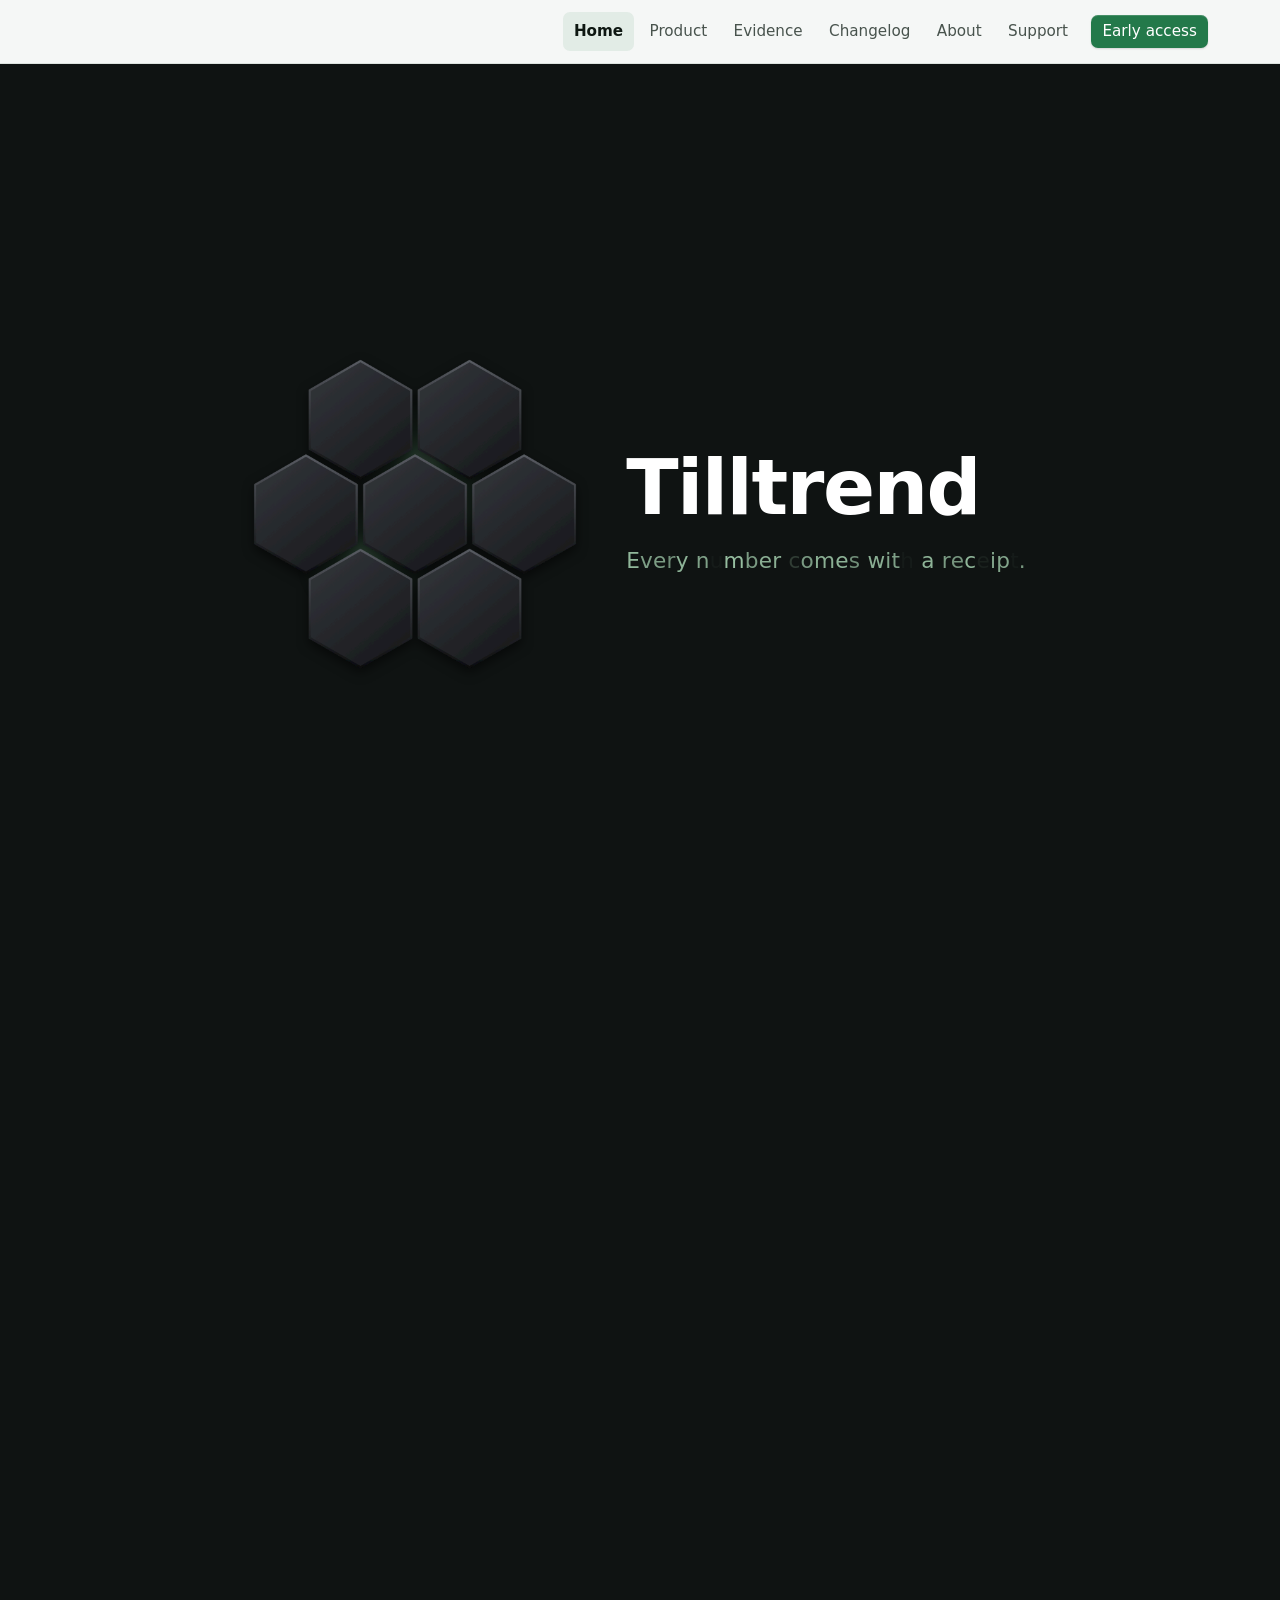
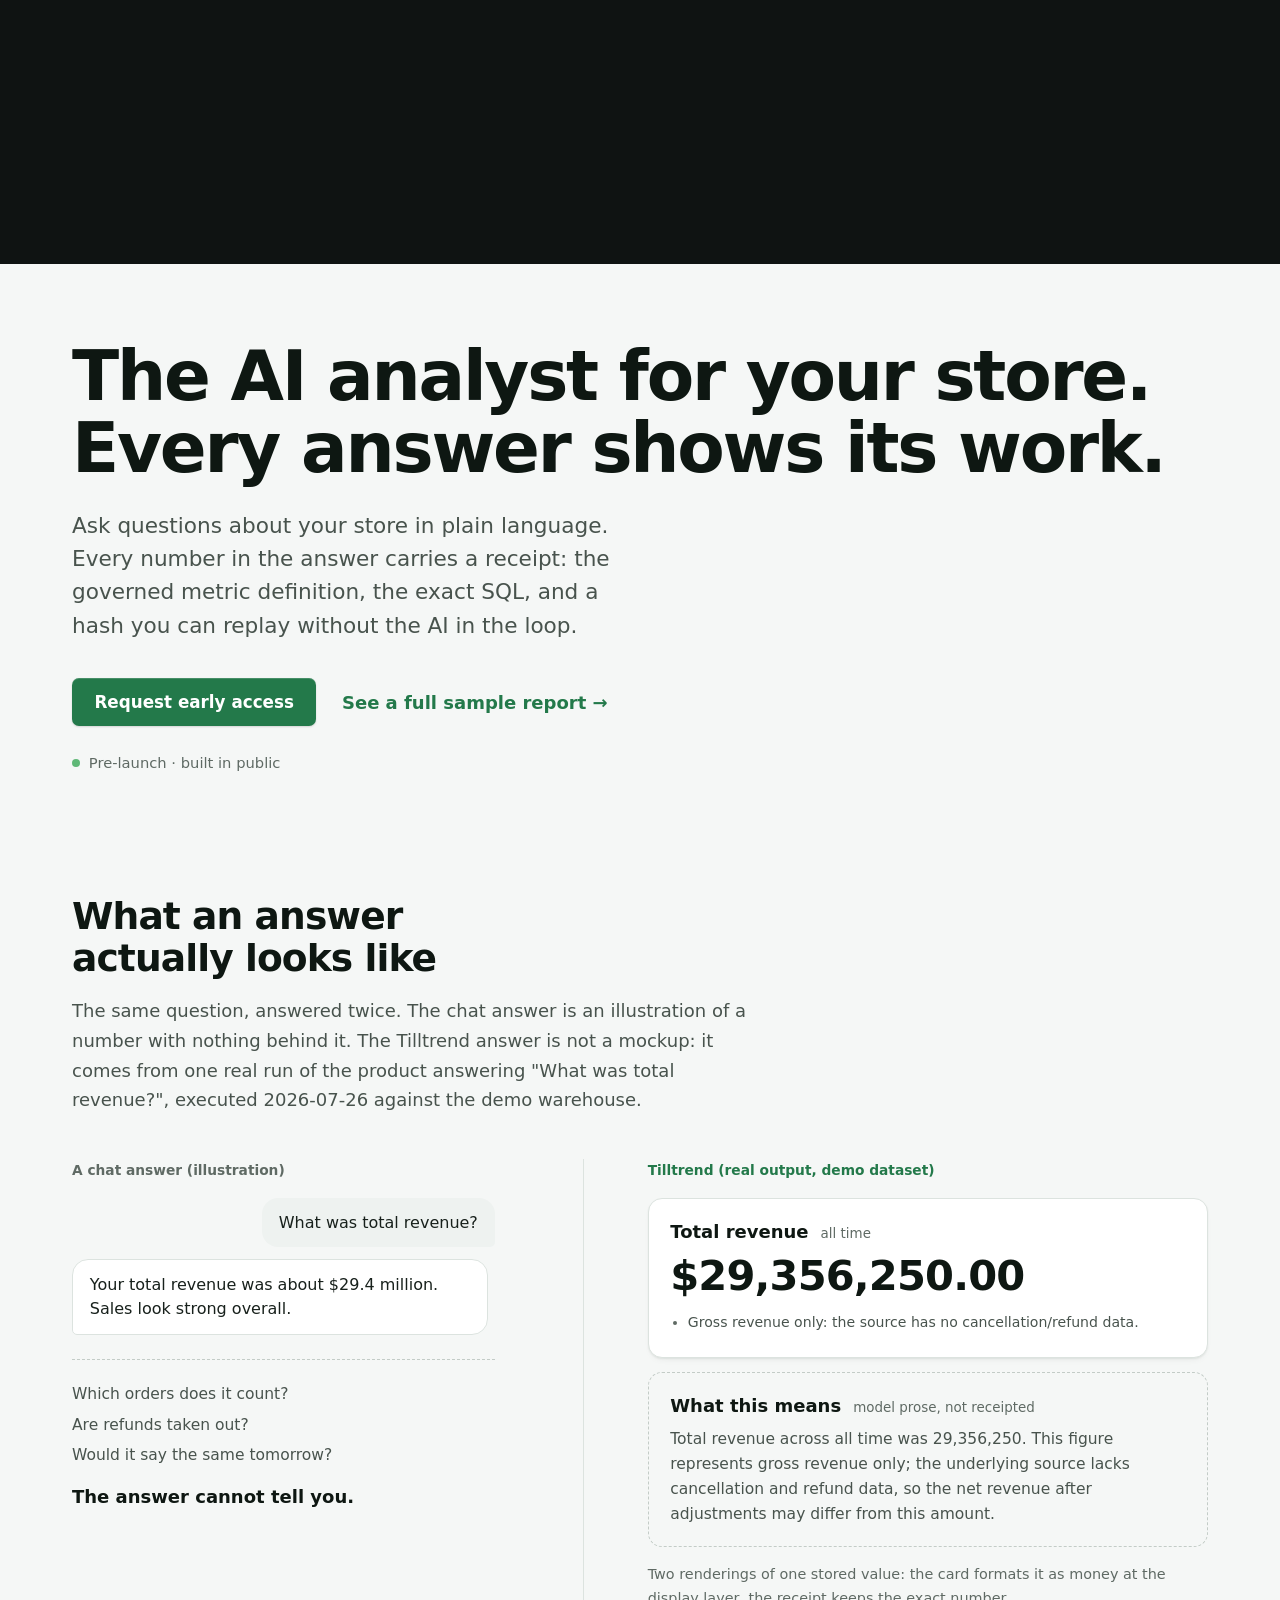
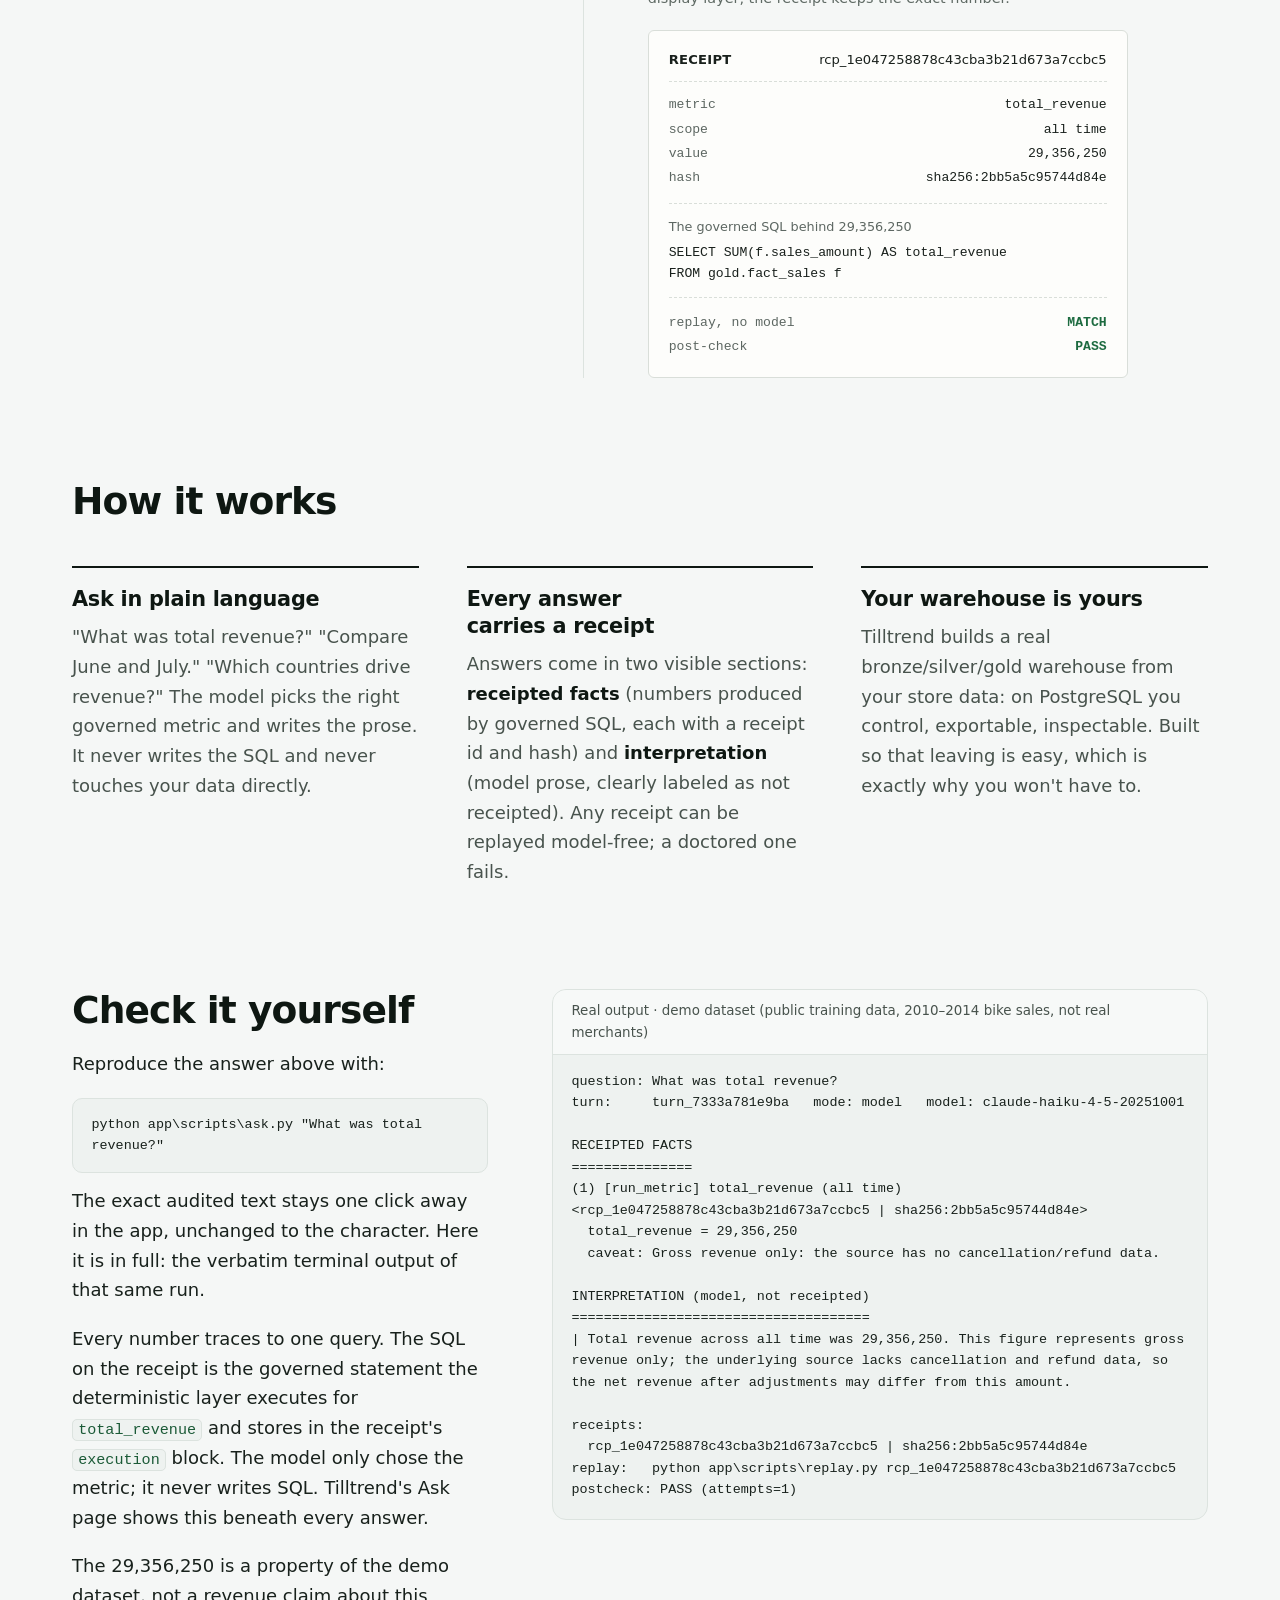
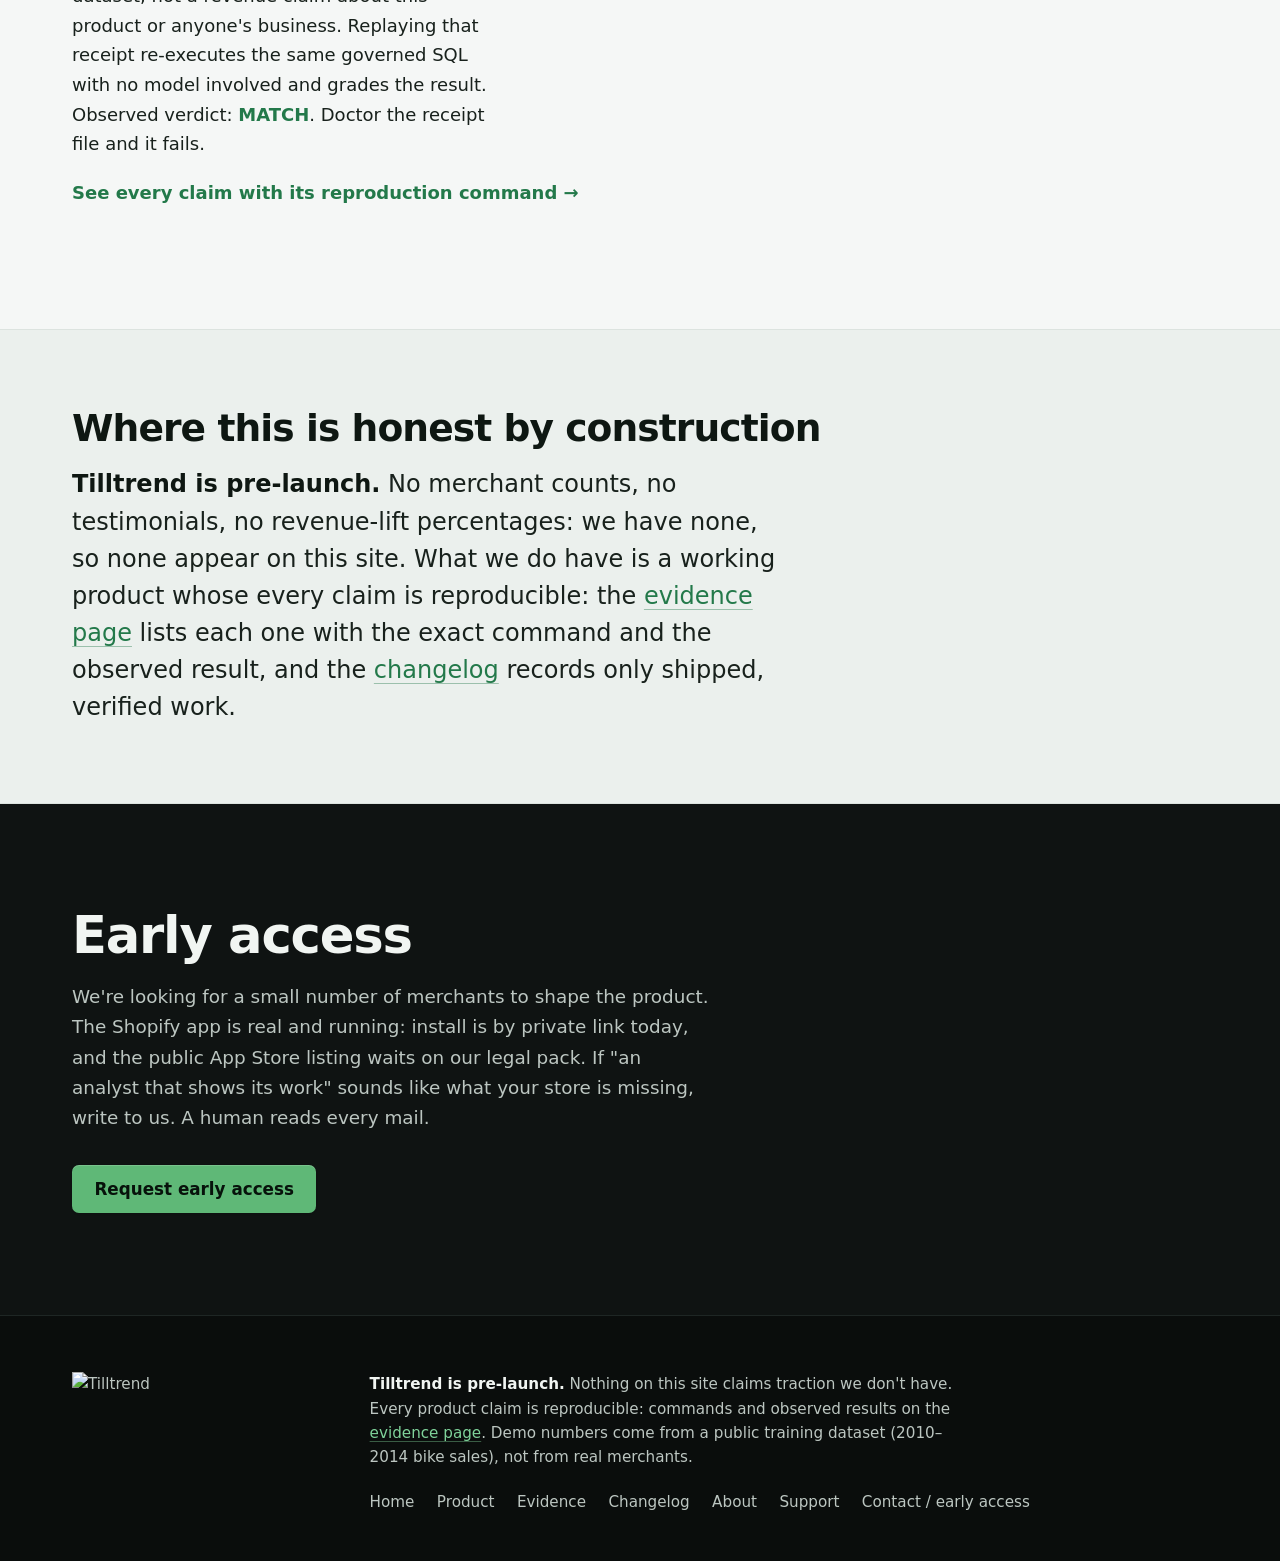
==== commit 94c80423: "Publish site (source: tilltrend@2877227 site: finish review fixes, Support in the header, and the de" ====
--- a/index.html
+++ b/index.html
@@ -38,6 +38,7 @@
     <a href="evidence.html">Evidence</a>
     <a href="changelog.html">Changelog</a>
     <a href="about.html">About</a>
+    <a href="support.html">Support</a>
     <a class="cta" href="mailto:contact@tilltrend.app?subject=Tilltrend%20early%20access">Early access</a>
   </nav>
 </header>
--- a/style.css
+++ b/style.css
@@ -27,7 +27,10 @@
   font-display: swap;
 }
 
-:root {
+/* .report is the sample report's sheet, white in both themes, so it keeps the
+   light value of every token: the dark override below names :root alone. Without
+   it the dark theme drew the report's bold text near-white on that white sheet. */
+:root, .report {
   color-scheme: light dark;
 
   /* fixed: the brand and the always-dark bands */
@@ -268,8 +271,9 @@
 .toc .n { font-size: 0.8em; color: var(--ink-3); font-variant-numeric: tabular-nums; }
 
 @media (min-width: 1080px) {
-  main.doc { grid-template-columns: 13.5rem minmax(0, 44rem); justify-content: center; }
-  main.doc > .page-head { grid-column: 1 / -1; padding-left: calc(13.5rem + 4rem); max-width: none; }
+  /* title and rail hang from the logo's left edge, the column beside the rail */
+  main.doc { grid-template-columns: 13.5rem minmax(0, 44rem); justify-content: start; }
+  main.doc > .page-head { grid-column: 1 / -1; max-width: none; }
   main.doc > .page-head > * { max-width: 44rem; }
   .toc {
     position: sticky;
@@ -308,6 +312,10 @@
   backdrop-filter: blur(14px) saturate(140%);
   border-bottom: 1px solid var(--rule);
 }
+/* over the night band the light glass blurs to a muddy grey, so the homepage
+   bar is opaque while the scene is on. The blur stays, so the phone drawer keeps
+   the containing block it was tested with. */
+.cine-on header.site { background: var(--bg); }
 .brand {
   display: inline-flex;
   align-items: center;
@@ -397,7 +405,6 @@
   width: 0.5rem; height: 0.5rem;
   border-radius: 50%;
   background: var(--emerald);
-  box-shadow: 0 0 0 3px rgba(95, 184, 119, 0.22);
 }
 
 /* ---- callout: one quiet tinted panel, never a stripe ---- */
@@ -481,7 +488,7 @@
 }
 .claim-row dt:first-child { margin-top: 0; }
 .claim-row dd { margin: 0; max-width: var(--measure); }
-.claim-row dd pre { margin: 0 0 0.6rem; }
+.claim-row dd pre { margin: 0 0 0.6rem; white-space: pre-wrap; overflow-wrap: anywhere; }
 @media (min-width: 720px) {
   .claim-row dl { display: grid; grid-template-columns: 8.5rem minmax(0, 1fr); gap: 0.85rem 1.5rem; }
   .claim-row dt { margin: 0; padding-top: 0.2rem; }
@@ -501,7 +508,7 @@
 table { border-collapse: collapse; width: 100%; margin: 1.25rem 0 1.75rem; font-size: 0.97rem; }
 th, td { border: 0; border-bottom: 1px solid var(--rule); padding: 0.7rem 0.85rem 0.7rem 0; text-align: left; vertical-align: top; }
 th { font-family: var(--sans); font-weight: 650; font-size: 0.84rem; color: var(--ink-3); background: none; border-bottom-color: var(--rule-2); }
-td strong { white-space: nowrap; }
+td:first-child strong { white-space: nowrap; }
 tr:last-child td { border-bottom: 0; }
 
 /* ---- support / FAQ: zero-JS <details>, set as a list rather than a stack of cards ---- */
@@ -674,19 +681,17 @@
   .vs-real { border-left: 1px solid var(--rule); padding-left: clamp(2.5rem, 5vw, 5rem); }
 }
 
-/* the receipt slip: the real receipt's fields, printed on paper in both themes */
-.slip-wrap { filter: drop-shadow(0 10px 18px rgba(10, 20, 15, 0.16)); max-width: 30rem; }
+/* the receipt slip: the real receipt's fields on a flat paper panel in both themes */
+.slip-wrap { max-width: 30rem; }
 .slip {
-  --tooth: 9px;
   background: var(--paper);
   color: var(--paper-ink);
   font-family: var(--mono);
   font-size: 0.82rem;
   line-height: 1.55;
-  padding: 1.15rem 1.25rem calc(1.1rem + var(--tooth));
-  border-radius: 4px 4px 0 0;
-  -webkit-mask: conic-gradient(from -45deg at bottom, #0000, #000 1deg 89deg, #0000 90deg) 50% / calc(2 * var(--tooth)) 100%;
-  mask: conic-gradient(from -45deg at bottom, #0000, #000 1deg 89deg, #0000 90deg) 50% / calc(2 * var(--tooth)) 100%;
+  padding: 1.15rem 1.25rem 1.1rem;
+  border: 1px solid var(--paper-rule);
+  border-radius: 6px;
 }
 .slip code { background: none; border: 0; padding: 0; color: inherit; font-size: inherit; }
 .slip-head {
@@ -748,16 +753,13 @@
 .closer .cta { --btn: #5FB877; --btn-hover: #70c487; --btn-ink: #07120b; margin-top: 0.75rem; }
 .closer + footer.site { border-top-color: var(--night-rule); }
 
-/* ---- mobile ---- */
-@media (max-width: 760px) {
-  :root { --head-h: 3.6rem; }
-  body { font-size: 1.0625rem; }
-  main { padding-top: 2.25rem; padding-bottom: 4rem; }
-  h2 { margin-top: 3.25rem; }
-
+/* ---- hamburger nav: an off-canvas drawer, mirroring the app. Its own
+   breakpoint, wider than the phone layout below: with Support in it the bar
+   wraps to a second row at 820px and narrower (measured 2026-10-24), so
+   tablets in portrait get the drawer too ---- */
+@media (max-width: 900px) {
   header.site { flex-wrap: nowrap; gap: 0.4rem 0.75rem; padding-top: 0.45rem; padding-bottom: 0.45rem; }
 
-  /* --- hamburger nav: an off-canvas drawer, mirroring the app --- */
   body:has(#nav-toggle:checked) { overflow: hidden; }   /* lock scroll while open */
   /* cine.js mirrors the checkbox into body.nav-open for engines without
      :has() (Firefox <121, Safari <15.4, older WebViews). SEPARATE rules on
@@ -814,7 +816,14 @@
      2026-07-18). */
   body:has(#nav-toggle:checked) .cine-stage { z-index: 40; }
   body.nav-open .cine-stage { z-index: 40; }   /* JS-mirrored :has() fallback */
-
+}
+
+/* ---- mobile ---- */
+@media (max-width: 760px) {
+  :root { --head-h: 3.6rem; }
+  body { font-size: 1.0625rem; }
+  main { padding-top: 2.25rem; padding-bottom: 4rem; }
+  h2 { margin-top: 3.25rem; }
   .cta.big { font-size: 1rem; padding: 0.75rem 1.2rem; }
   .home-hero h1 { max-width: none; }
   th, td { padding: 0.55rem 0.6rem 0.55rem 0; overflow-wrap: anywhere; }
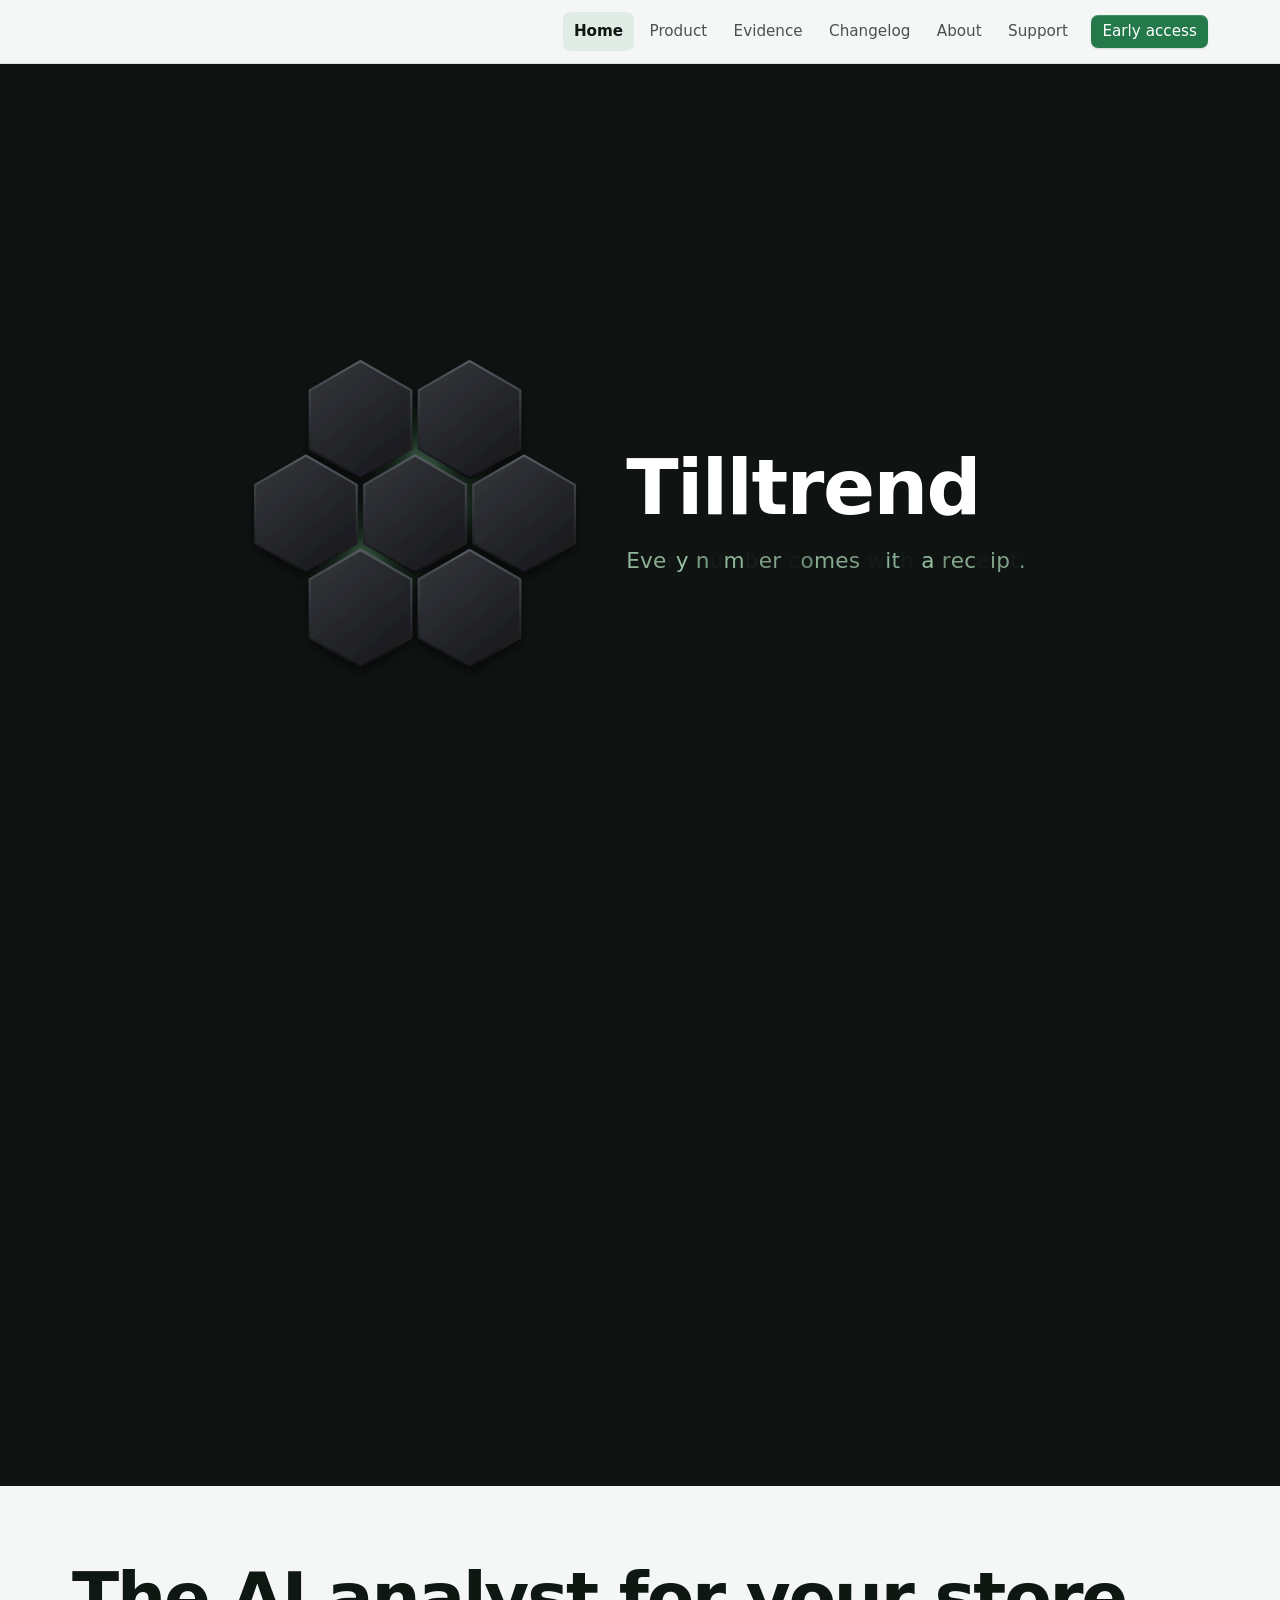
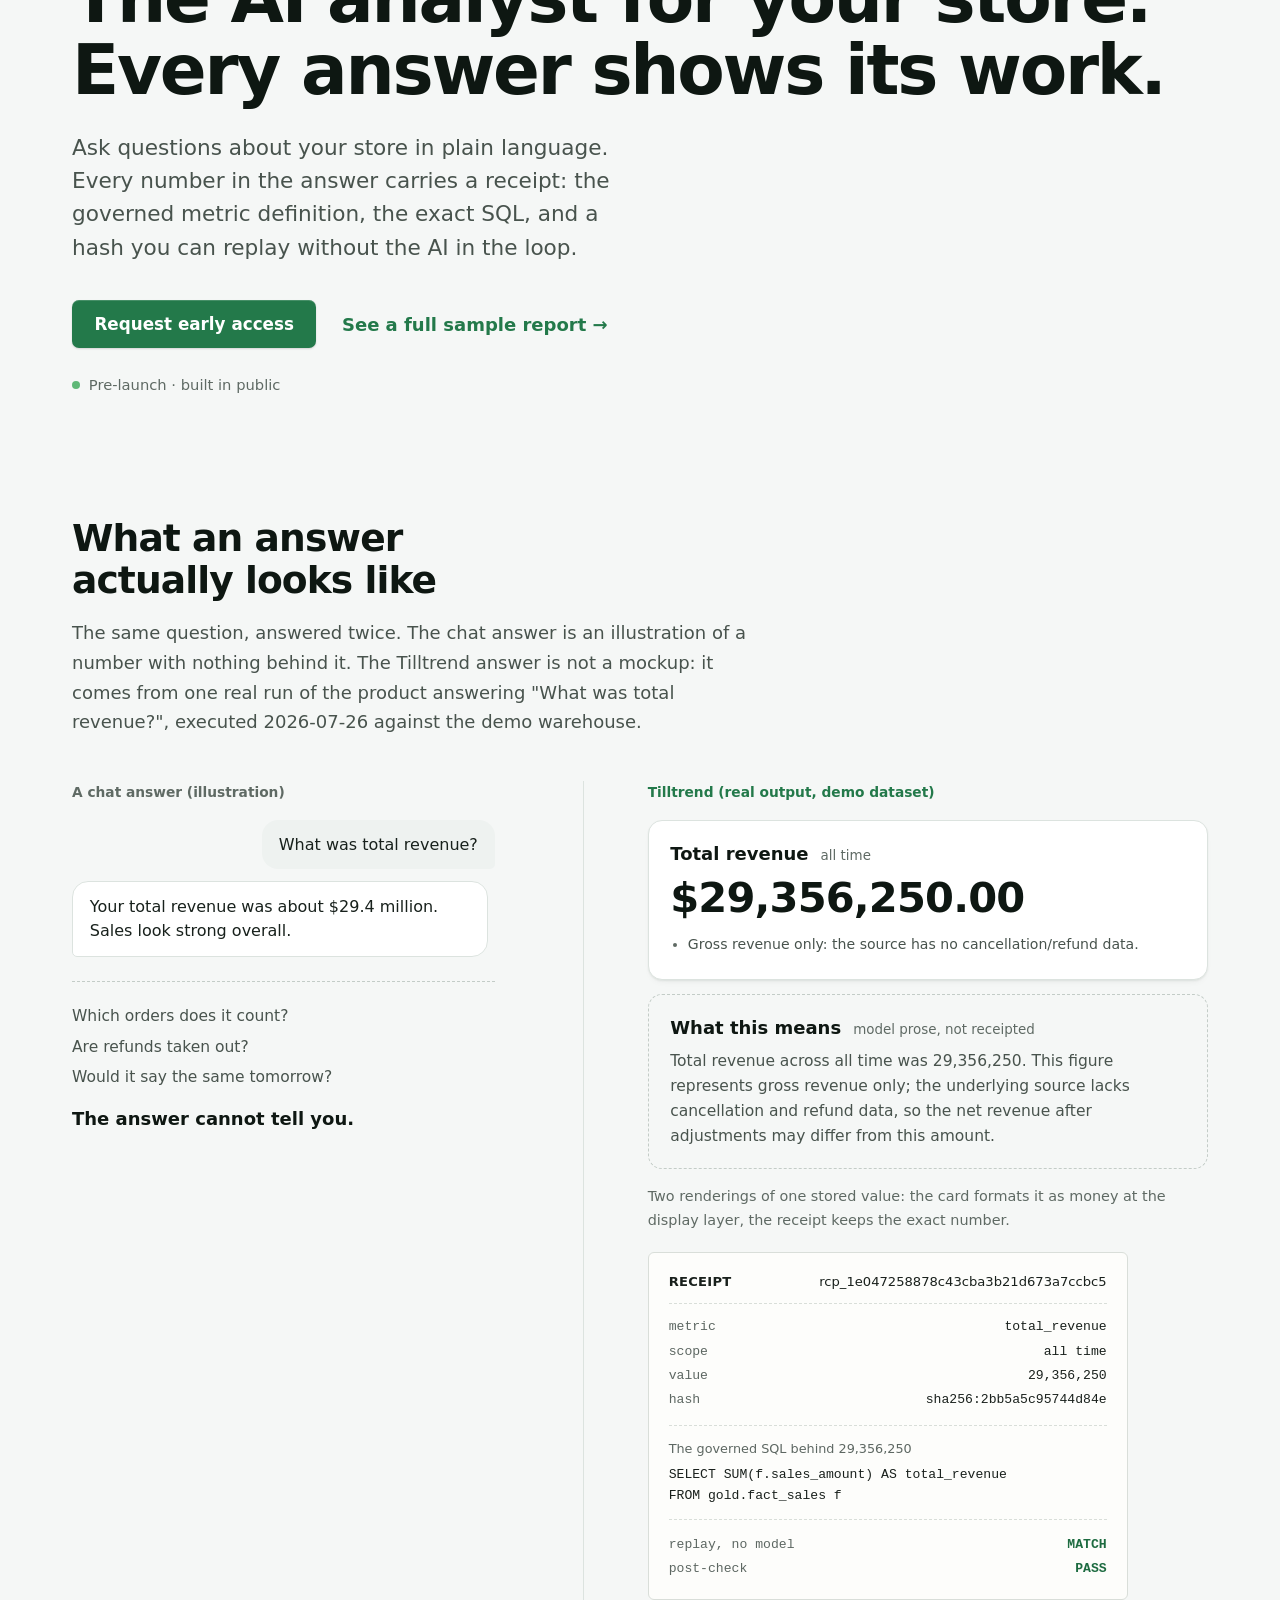
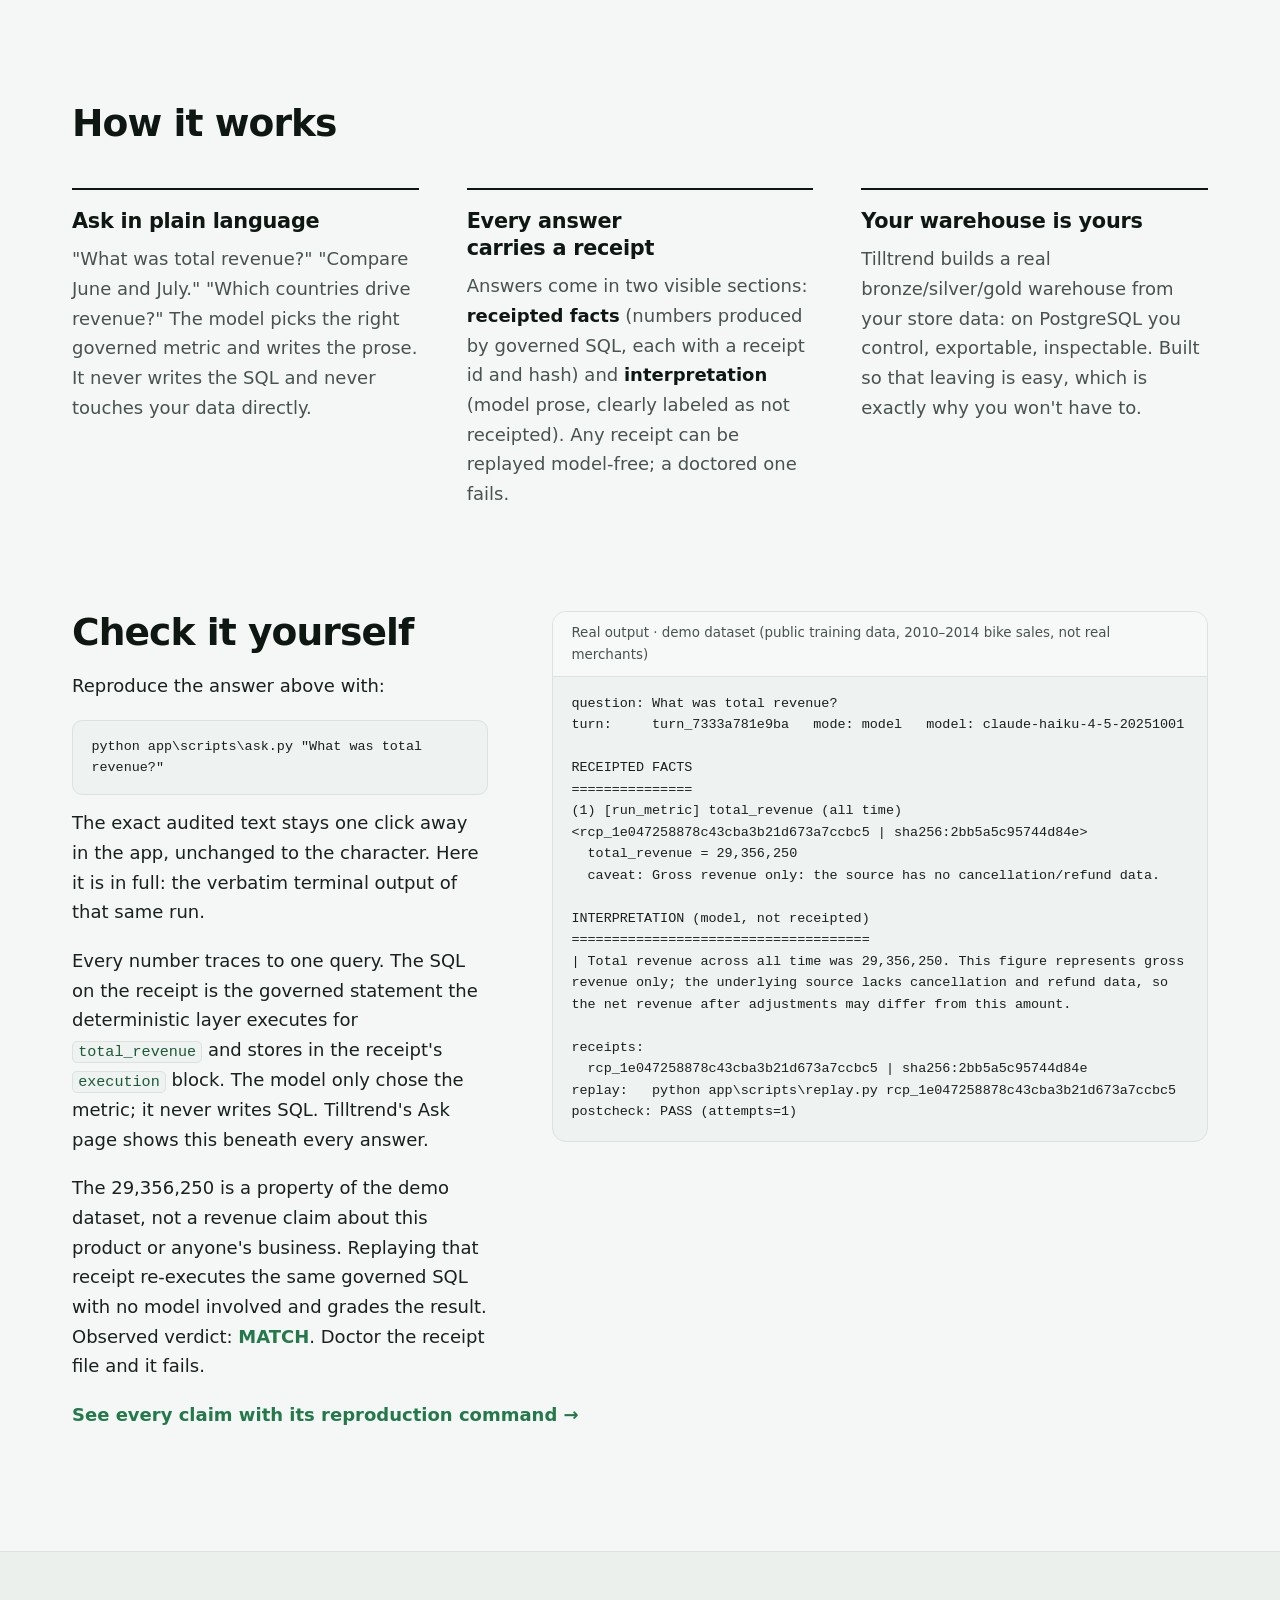
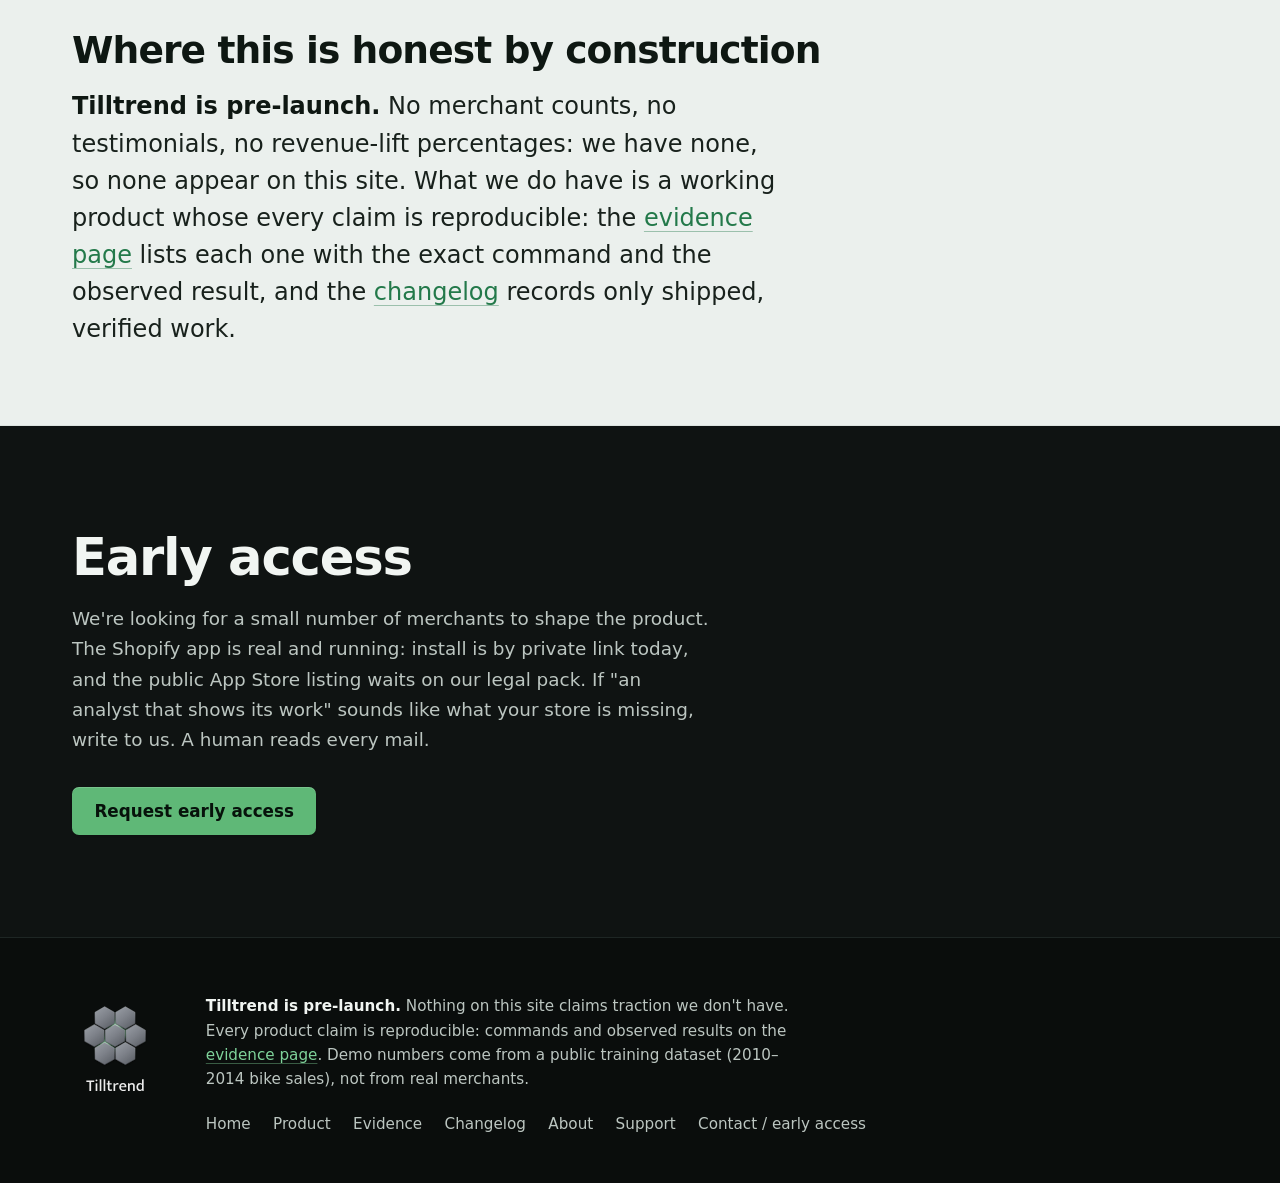
==== commit 7d150037: "Publish site (source: tilltrend@aaf82cb changelog: the footer lockup and the favicon on dark grounds" ====
--- a/index.html
+++ b/index.html
@@ -15,7 +15,7 @@
 <meta property="og:image:height" content="900">
 <meta property="og:image:alt" content="Tilltrend: every number comes with a receipt.">
 <meta name="twitter:card" content="summary_large_image">
-<link rel="icon" type="image/svg+xml" href="tilltrend-icon.svg">
+<link rel="icon" type="image/svg+xml" href="tilltrend-favicon.svg">
 <link rel="stylesheet" href="style.css">
 <script>
 /* cine guard: enable the scroll-scrub hero only for motion-OK visitors, before
@@ -268,7 +268,7 @@
 </main>
 
 <footer class="site">
-  <img class="footer-logo" src="tilltrend-lockup-dark-white.svg" alt="Tilltrend" width="180" height="75">
+  <img class="footer-logo" src="tilltrend-lockup-dark-steel.svg" alt="Tilltrend" width="180" height="75">
   <p><strong>Tilltrend is pre-launch.</strong> Nothing on this site claims traction
   we don't have. Every product claim is reproducible: commands and observed
   results on the <a href="evidence.html">evidence page</a>. Demo numbers come from
--- a/style.css
+++ b/style.css
@@ -337,6 +337,13 @@
   width: 30px; height: 30px;
   background: url("tilltrend-icon.svg") center / contain no-repeat;
 }
+/* the graphite faces sat at 1.24:1 on the dark bar (2026-10-27), so the dark
+   theme swaps in the same drawing with lighter faces. Image only: the box,
+   position and contain above still apply, and both files share the viewBox and
+   polygons cine.js docks onto (test_motion_sync pins them). */
+@media (prefers-color-scheme: dark) {
+  .brand::before { background-image: url("tilltrend-icon-dark.svg"); }
+}
 .brand .logo { display: none; }
 .brand .wordmark {
   position: static; width: auto; height: auto;
@@ -358,8 +365,12 @@
 
 /* mobile nav (hamburger): zero-JS CSS checkbox, mirrors the app (D-037). Hidden
    on desktop; the media query below turns it on. The checkbox stays
-   off-screen but focusable; the burger + scrim are <label>s that toggle it. */
-.nav-cb { position: absolute; width: 1px; height: 1px; margin: -1px; padding: 0;
+   off-screen but focusable; the burger + scrim are <label>s that toggle it.
+   A label tap focuses it, and a focused element inside html's scroll-padding
+   band counts as hidden under the header, so the page scrolled 430px to
+   reveal it on every tap. top: 50vh keeps it mid-viewport, out of that band
+   whatever its height (2026-10-25). */
+.nav-cb { position: absolute; top: 50vh; width: 1px; height: 1px; margin: -1px; padding: 0;
   overflow: hidden; clip: rect(0 0 0 0); border: 0; }
 .nav-burger, .nav-scrim { display: none; }
 
@@ -760,12 +771,18 @@
 @media (max-width: 900px) {
   header.site { flex-wrap: nowrap; gap: 0.4rem 0.75rem; padding-top: 0.45rem; padding-bottom: 0.45rem; }
 
-  body:has(#nav-toggle:checked) { overflow: hidden; }   /* lock scroll while open */
-  /* cine.js mirrors the checkbox into body.nav-open for engines without
+  /* lock scroll while open, on the ROOT, never on body: html is not
+     overflow:visible (overflow-x: clip above), so body's overflow does not
+     propagate to the viewport, and overflow:hidden made body a scroll
+     container of its own. The sticky header, drawer inside it, then pinned to
+     body's unscrolled top: a tap below the fold opened the menu at the top of
+     the page, off screen (founder-reported 2026-10-25). */
+  html:has(#nav-toggle:checked) { overflow: hidden; }
+  /* cine.js mirrors the checkbox into html.nav-open for engines without
      :has() (Firefox <121, Safari <15.4, older WebViews). SEPARATE rules on
      purpose: one unsupported selector in a list drops the whole rule in
      exactly those engines. */
-  body.nav-open { overflow: hidden; }
+  html.nav-open { overflow: hidden; }
   .nav-burger {
     display: inline-flex; align-items: center; justify-content: center;
     flex: none; margin-left: auto; width: 44px; height: 44px;
@@ -802,6 +819,11 @@
 
   .nav-scrim {
     display: block; position: fixed; inset: 0; z-index: 50;
+    /* the bar's backdrop-filter makes the BAR the containing block, so inset: 0
+       alone sized the scrim to the 58px bar and a tap beside the drawer landed
+       on the page instead of closing it. Viewport height, like the drawer's
+       (2026-10-25). */
+    height: 100vh; height: 100dvh;
     background: rgba(0, 0, 0, 0.45);
     opacity: 0; visibility: hidden; transition: opacity 0.24s ease;
   }
@@ -815,7 +837,7 @@
      other page; on close it pops back for the dock beat (founder-reported
      2026-07-18). */
   body:has(#nav-toggle:checked) .cine-stage { z-index: 40; }
-  body.nav-open .cine-stage { z-index: 40; }   /* JS-mirrored :has() fallback */
+  html.nav-open .cine-stage { z-index: 40; }   /* JS-mirrored :has() fallback */
 }
 
 /* ---- mobile ---- */
@@ -891,6 +913,38 @@
   text-transform: uppercase; color: #8e9993;
 }
 .cine-hint::after { content: "Scroll"; }
+/* the page rises over the band's tail while the mark docks, instead of one
+   empty night screen after it: main overlaps the last 42% of the scrub span,
+   (track - 100svh) * 0.42, so its top reaches the fold as the dock starts
+   (p 0.58, cine.js). Gated on .cine-live, which cine.js adds once it drives
+   the scene, so a static fallback lockup is never overlapped. Positioned main
+   paints above the band (both z auto, main later in the DOM) and stays under
+   the header (50) and the stage (55); the docking mark clears its edge. */
+.cine-live .cine { margin-bottom: calc((100svh - 200vh) * 0.42); }
+.cine-live main.home { position: relative; background: var(--bg); }
+/* every portrait screen above 640px, and every screen 1920px wide or more,
+   takes the phones' 15% on the desktop track. In portrait the scrub span is a whole screen height and the H1 sits a few
+   hundred pixels under main's top, so at 42% it was whole by p 0.65 to 0.76
+   with the mark 4% to 66% home. At 15% the edge reaches the fold at p 0.85,
+   the mark 98% home, and the H1 is whole by about the scrub's end (live
+   scrub: 0.969 to 0.999 on eight tablets, 0.989 on the 12.9-inch iPad, 0.919
+   to 0.989 on five taller screens up to 2160x3840, and just after the end on
+   a square window, which CSS counts as portrait). The founder, 2026-10-25,
+   in three steps: 641px to 900px ("shrink the hero overlap so the headline
+   holds until the mark lands"), then the 12.9-inch iPad, then "Remove the
+   upper width limit so every portrait screen above 640px takes the 15%
+   share". Screens 1920px wide and up take it in landscape too (founder,
+   the same day: "Apply the 15% hero hold to big landscape monitors too
+   (2560x1440 and 1920x1080)"): at 42% their H1 was whole at p 0.69 to
+   0.83 with the mark 16% to 96% home; at 15% it is whole about as the mark
+   lands, 18 to 90px of scroll after the end on seven monitors from 1920x960
+   to 3440x1440, at p 0.959 on 3840x2160. Narrower landscape keeps 42%,
+   whole at p 0.81 to 0.99 on the phones, iPads and desktops measured; the
+   cut is a hard line, so a window just under it (1919x1080) still reads
+   p 0.799 with the mark 87% home. */
+@media (min-width: 641px) and (orientation: portrait), (min-width: 1920px) {
+  .cine-live .cine { margin-bottom: calc((100svh - 200vh) * 0.15); }
+}
 @media (max-width: 640px) {
   /* LONGER track than desktop, not shorter: a thumb-fling covers several
      viewports where a wheel tick covers ~200px, so per-gesture progress must
@@ -899,6 +953,13 @@
      pairing when both were shortened in the 2026-10-24 redesign). cine.js
      also eases harder on touch. */
   .cine-on .cine { height: 320vh; }
+  /* phones overlap only the last 15%: the H1 sits 214px under main's top at
+     every phone width measured, so at 42% it was whole by p 0.70 while the
+     mark was still flying. At 15% the edge reaches the fold at p 0.85, the
+     mark 98% home, and the H1 is whole by the scrub's end, p 0.955 to 1.002
+     on seven phones (founder, 2026-10-25: "so the content holds until the
+     mark lands"). */
+  .cine-live .cine { margin-bottom: calc((100svh - 320vh) * 0.15); }
   .cine-hint::after { content: "Swipe"; }   /* phones swipe, they don't scroll */
   .cine-stage { padding: 0 1.1rem; }
   .cine-lockup { flex-direction: column; gap: 5svh; }
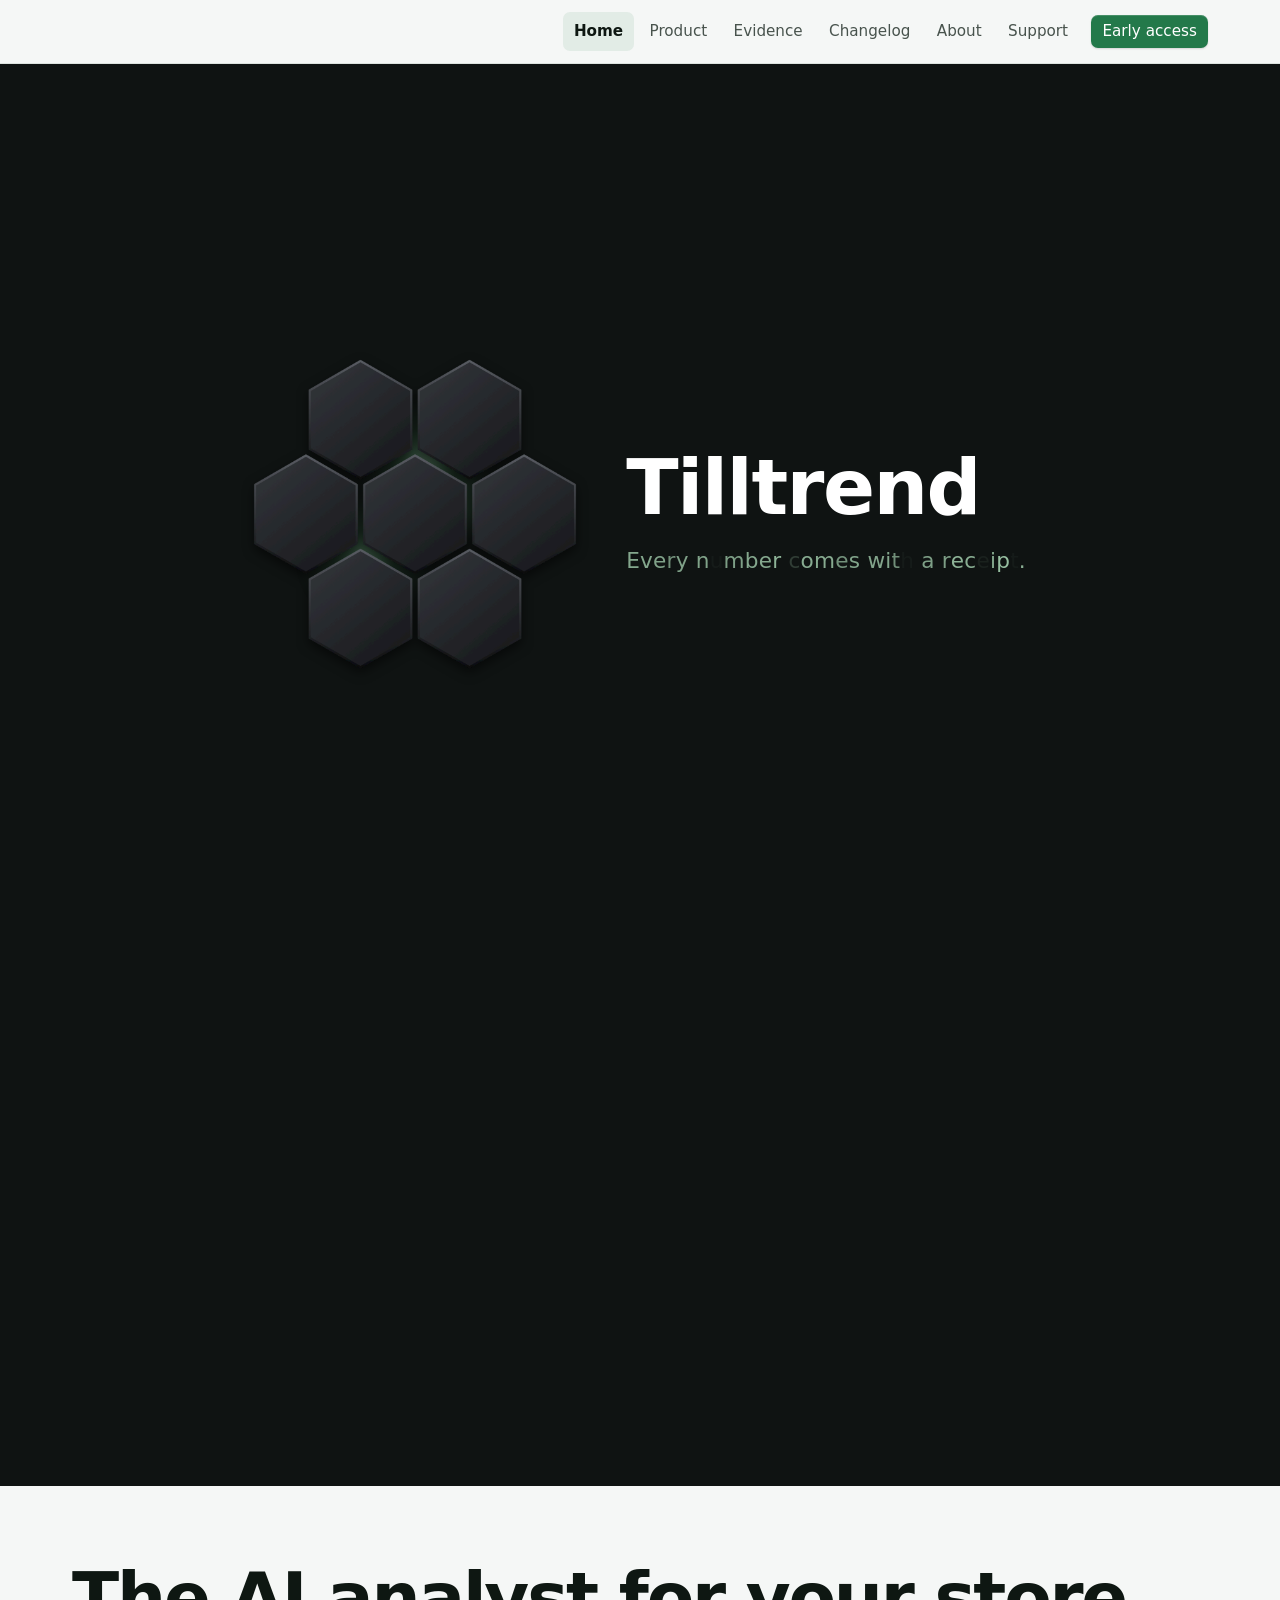
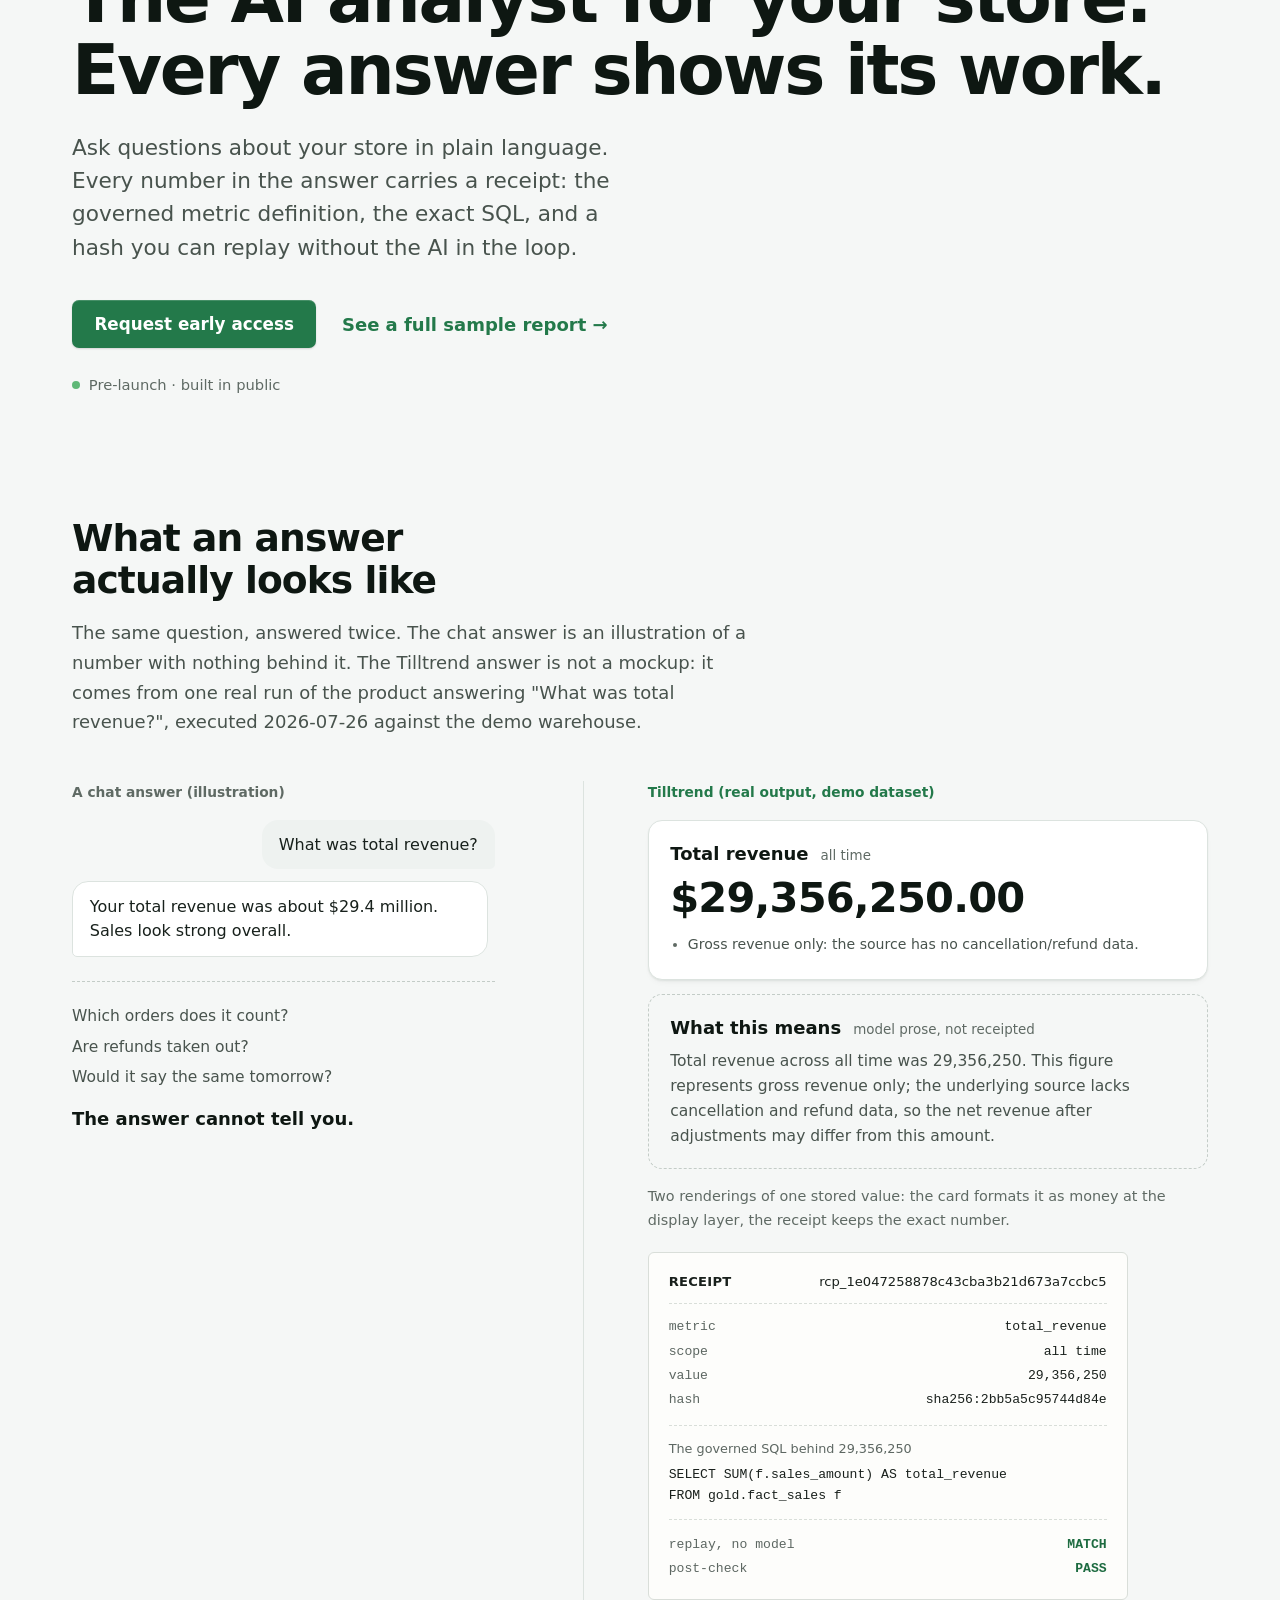
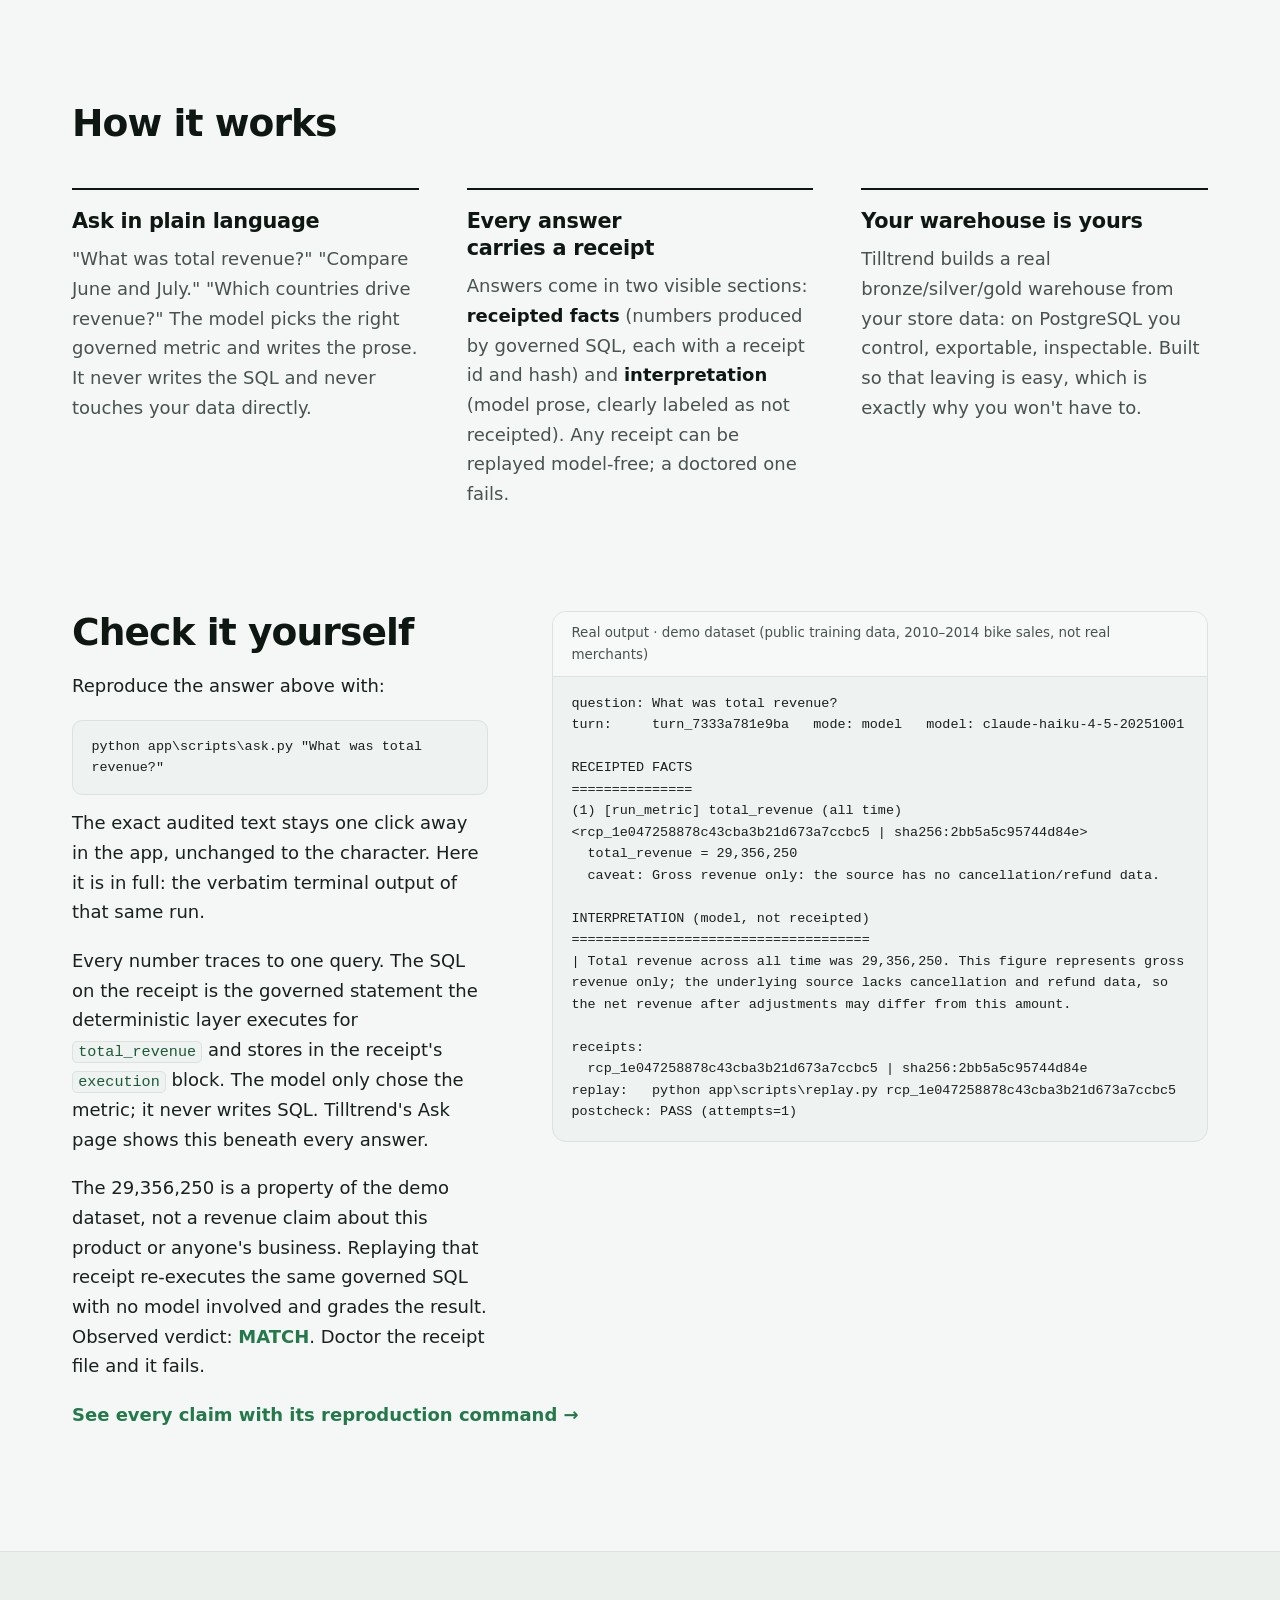
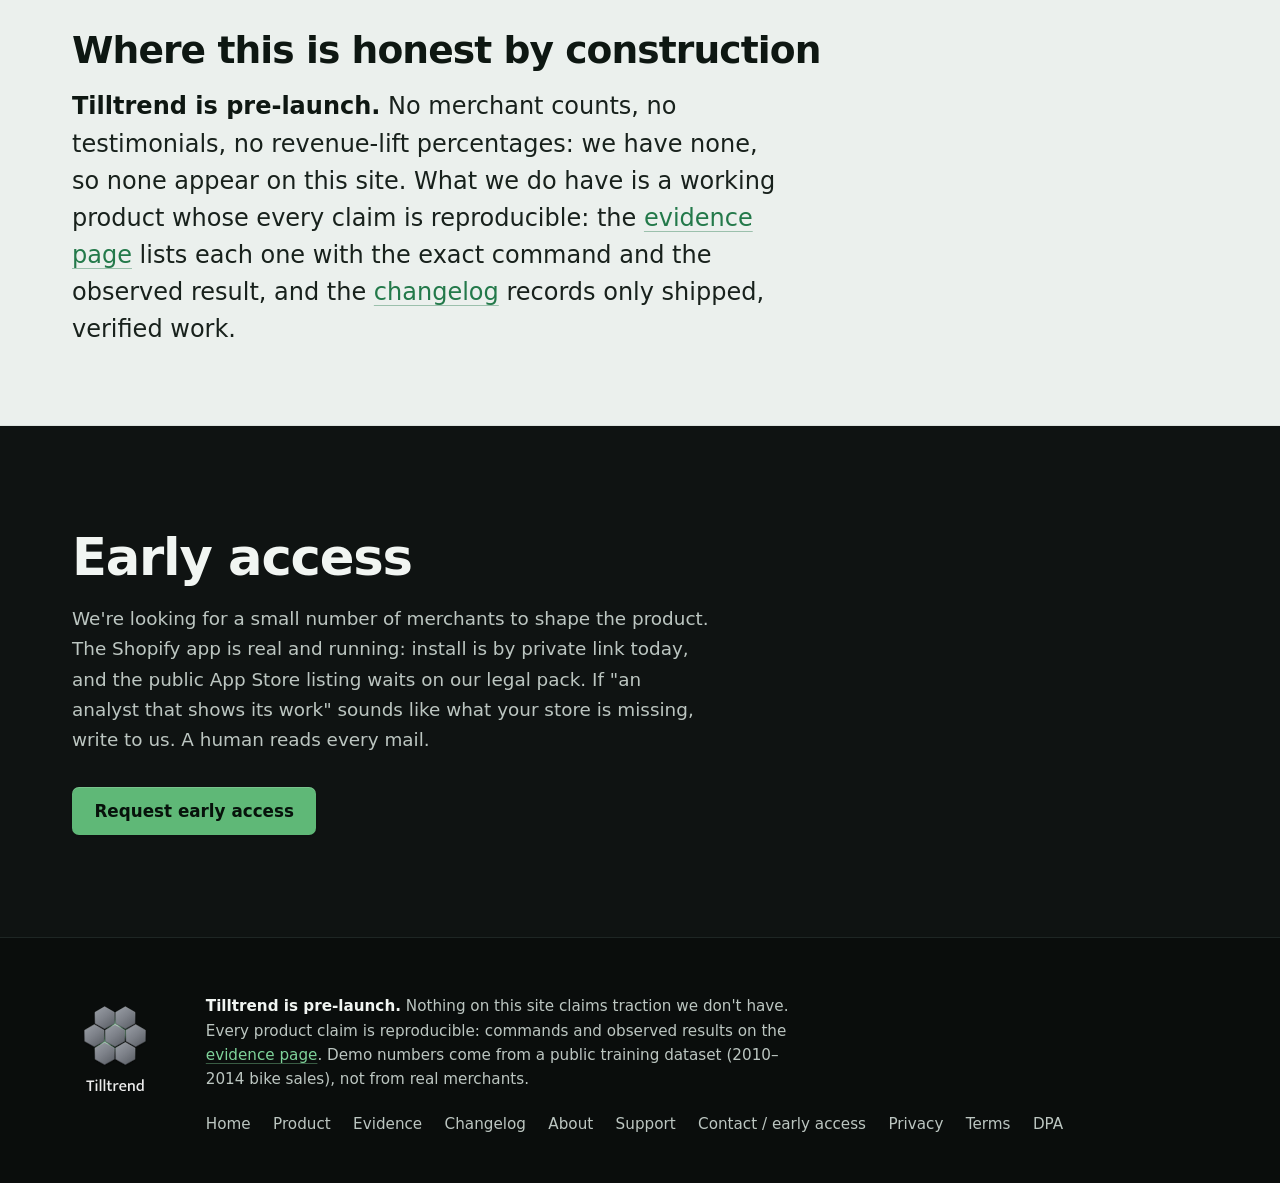
==== commit be1a5851: "Publish site (source: tilltrend@66c8d84 site: the privacy policy, terms and DPA go public, because t" ====
--- a/index.html
+++ b/index.html
@@ -281,6 +281,9 @@
     <a href="about.html">About</a>
     <a href="support.html">Support</a>
     <a href="mailto:contact@tilltrend.app?subject=Tilltrend%20early%20access">Contact / early access</a>
+    <a href="privacy.html">Privacy</a>
+    <a href="terms.html">Terms</a>
+    <a href="dpa.html">DPA</a>
   </nav>
 </footer>
 
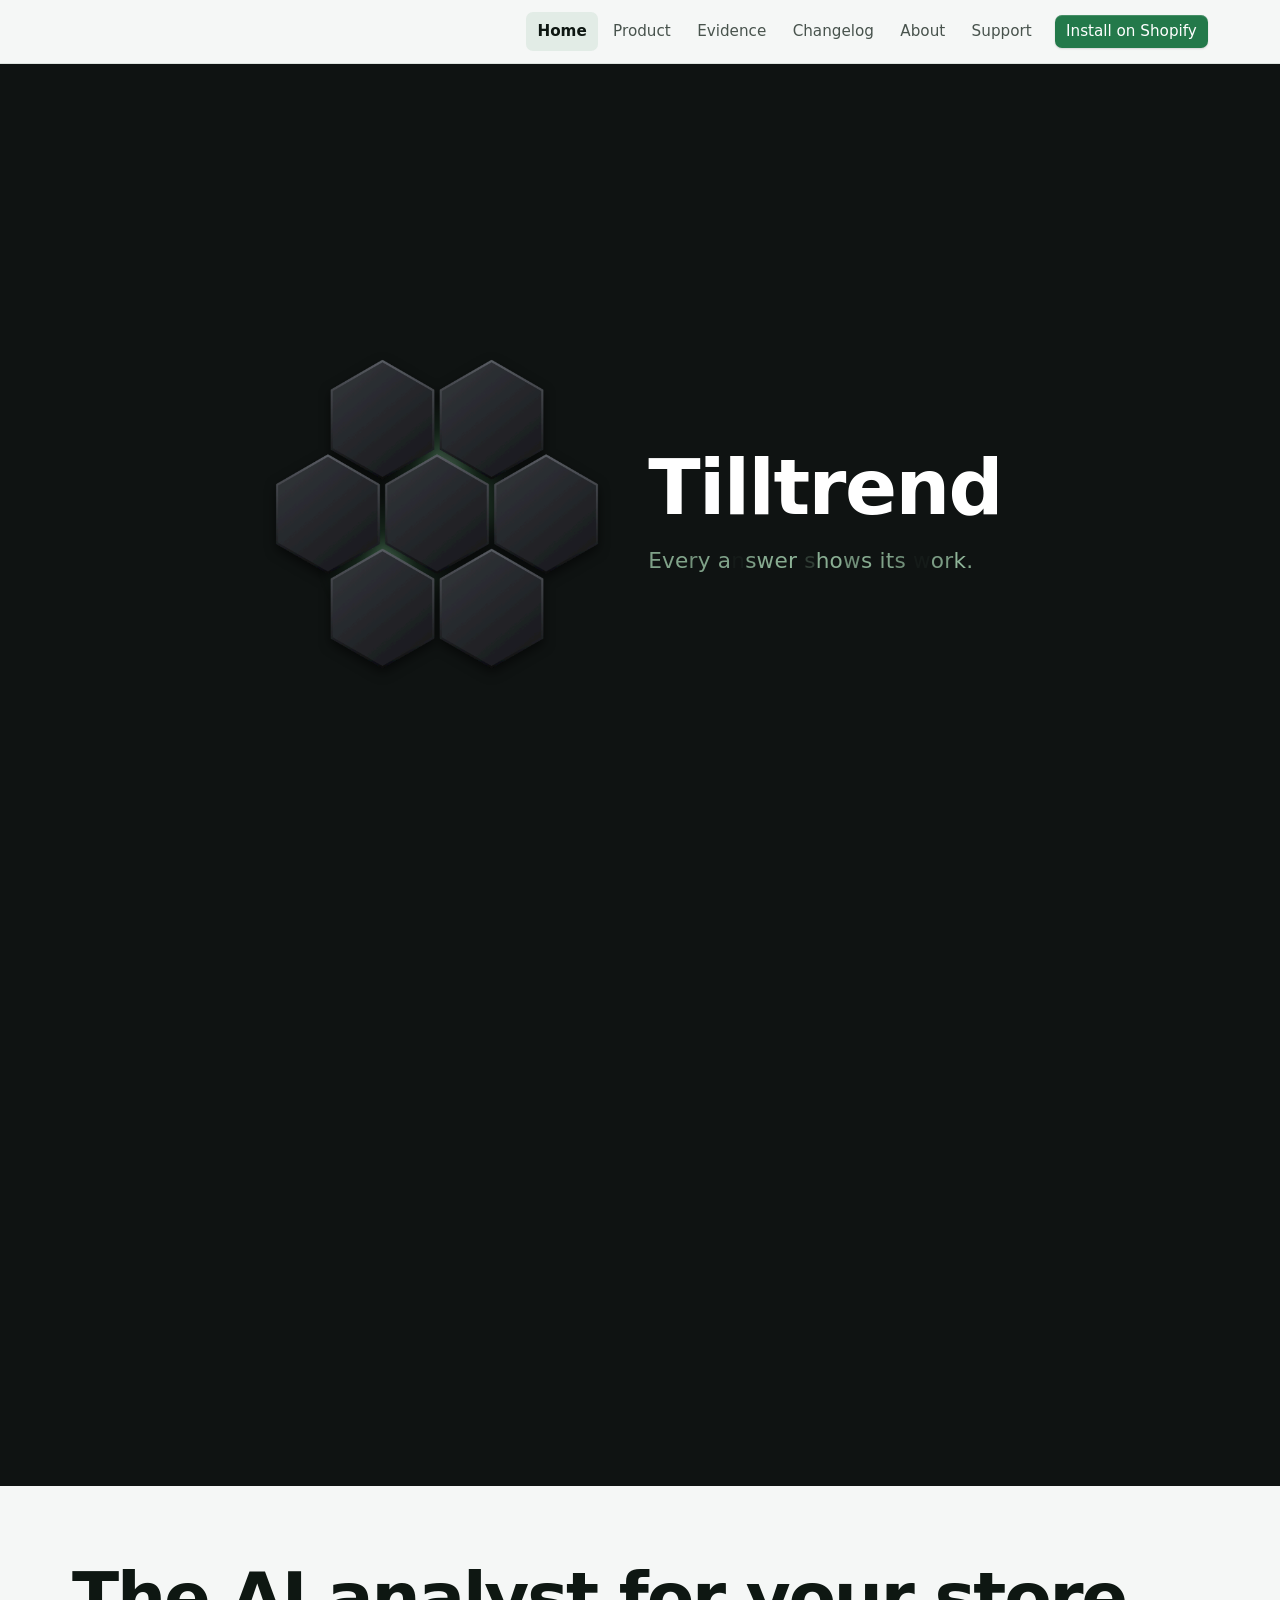
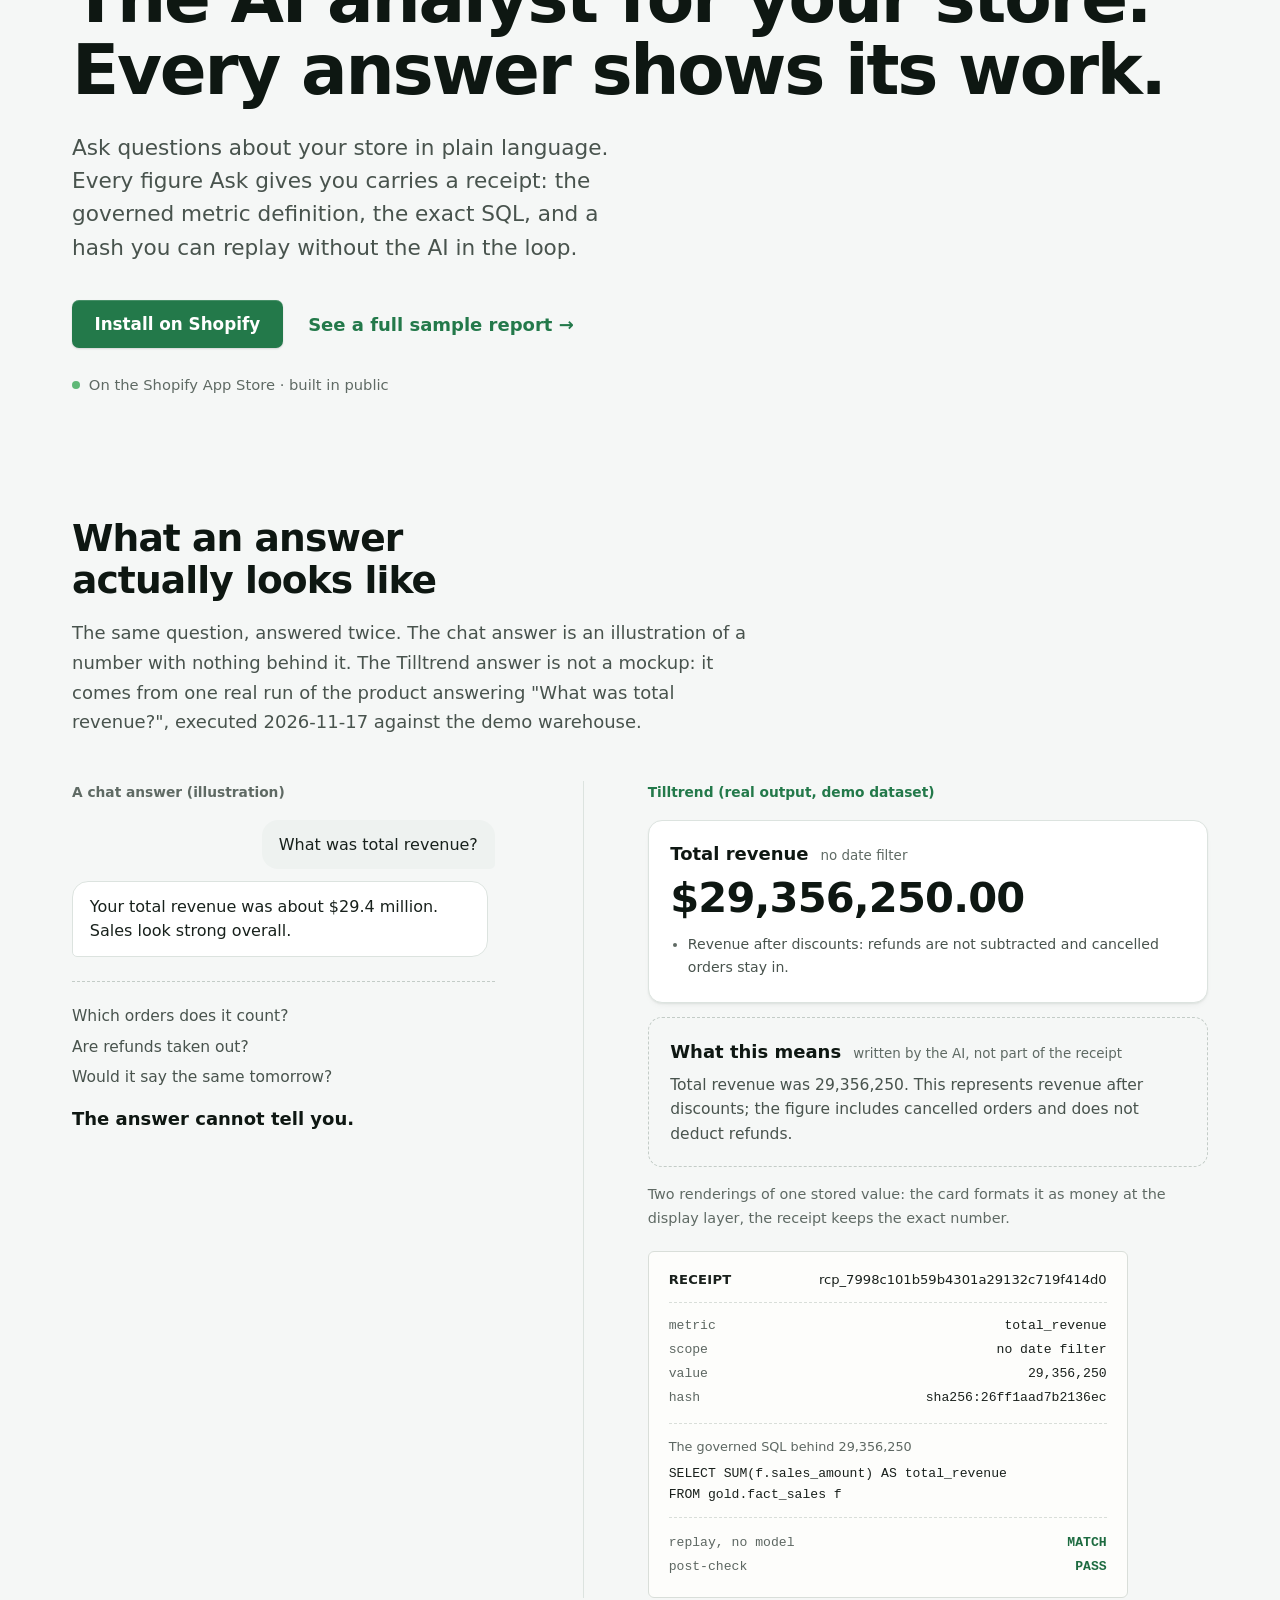
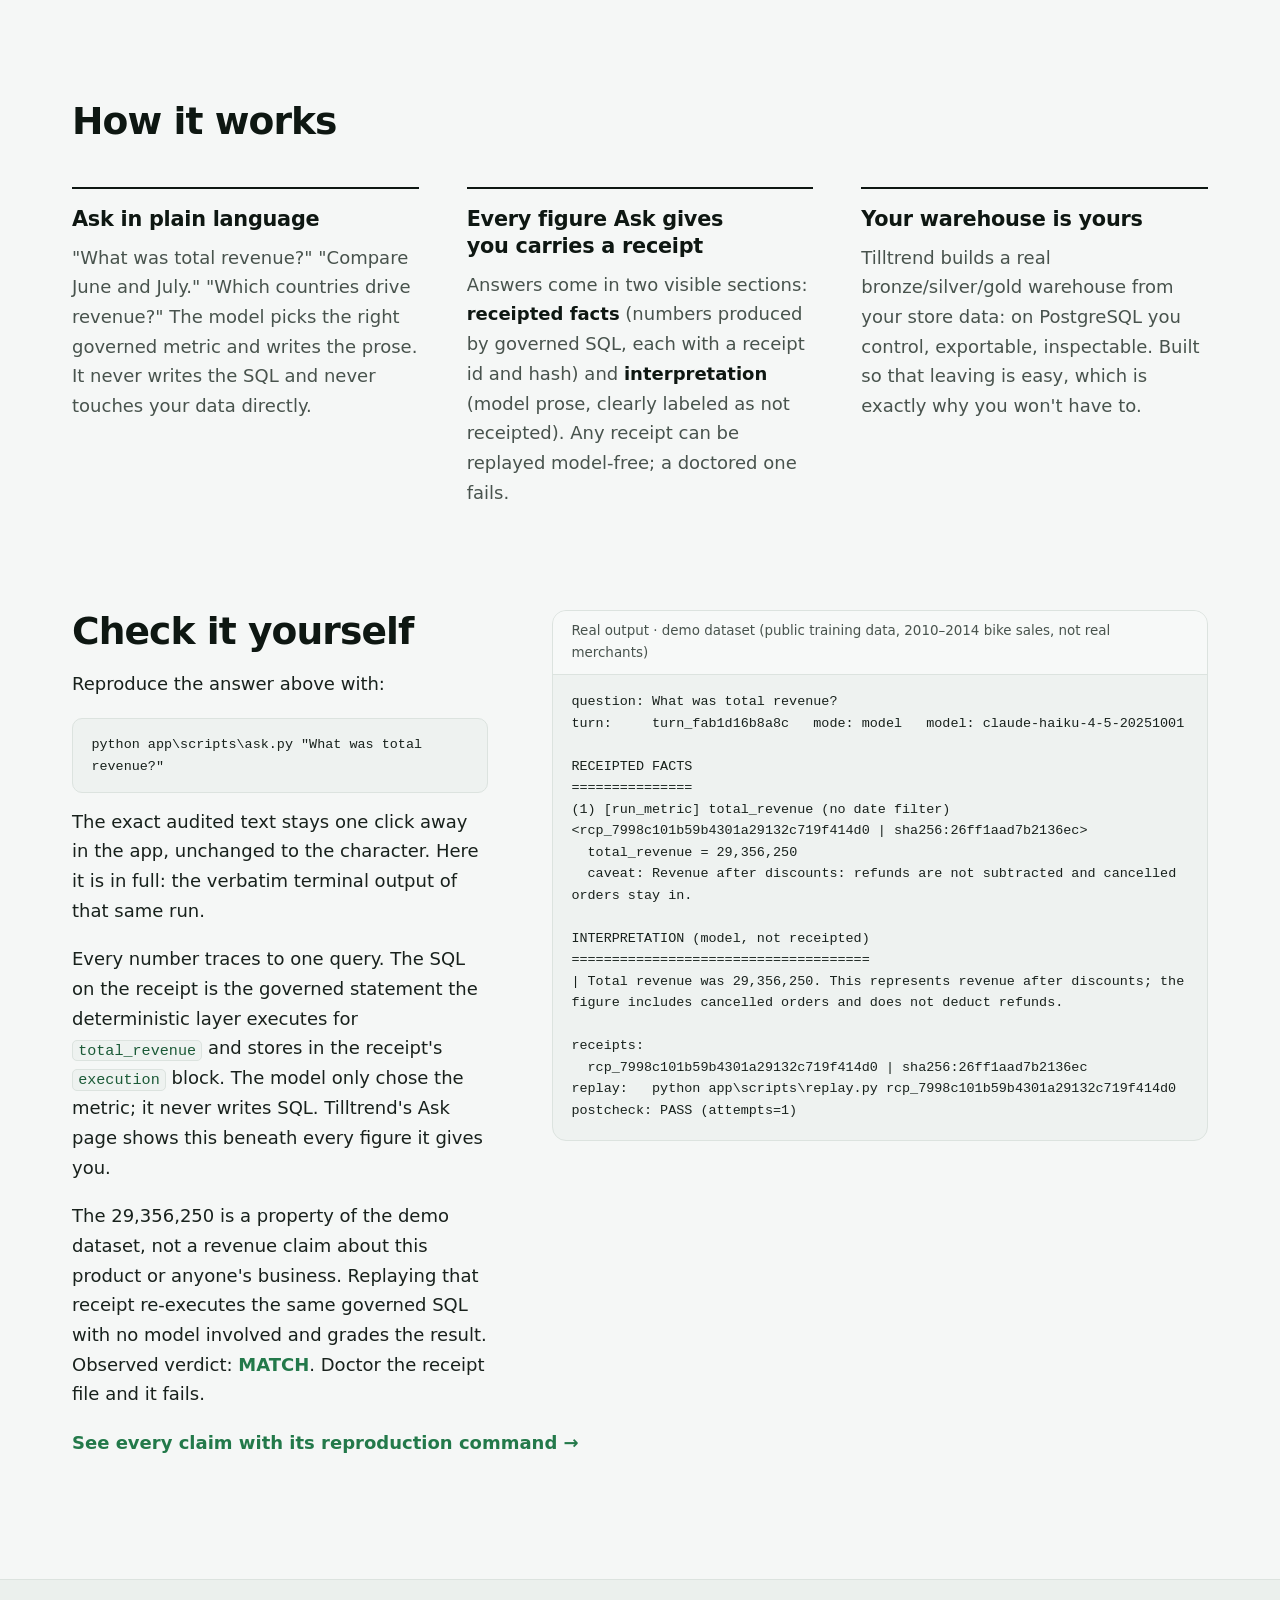
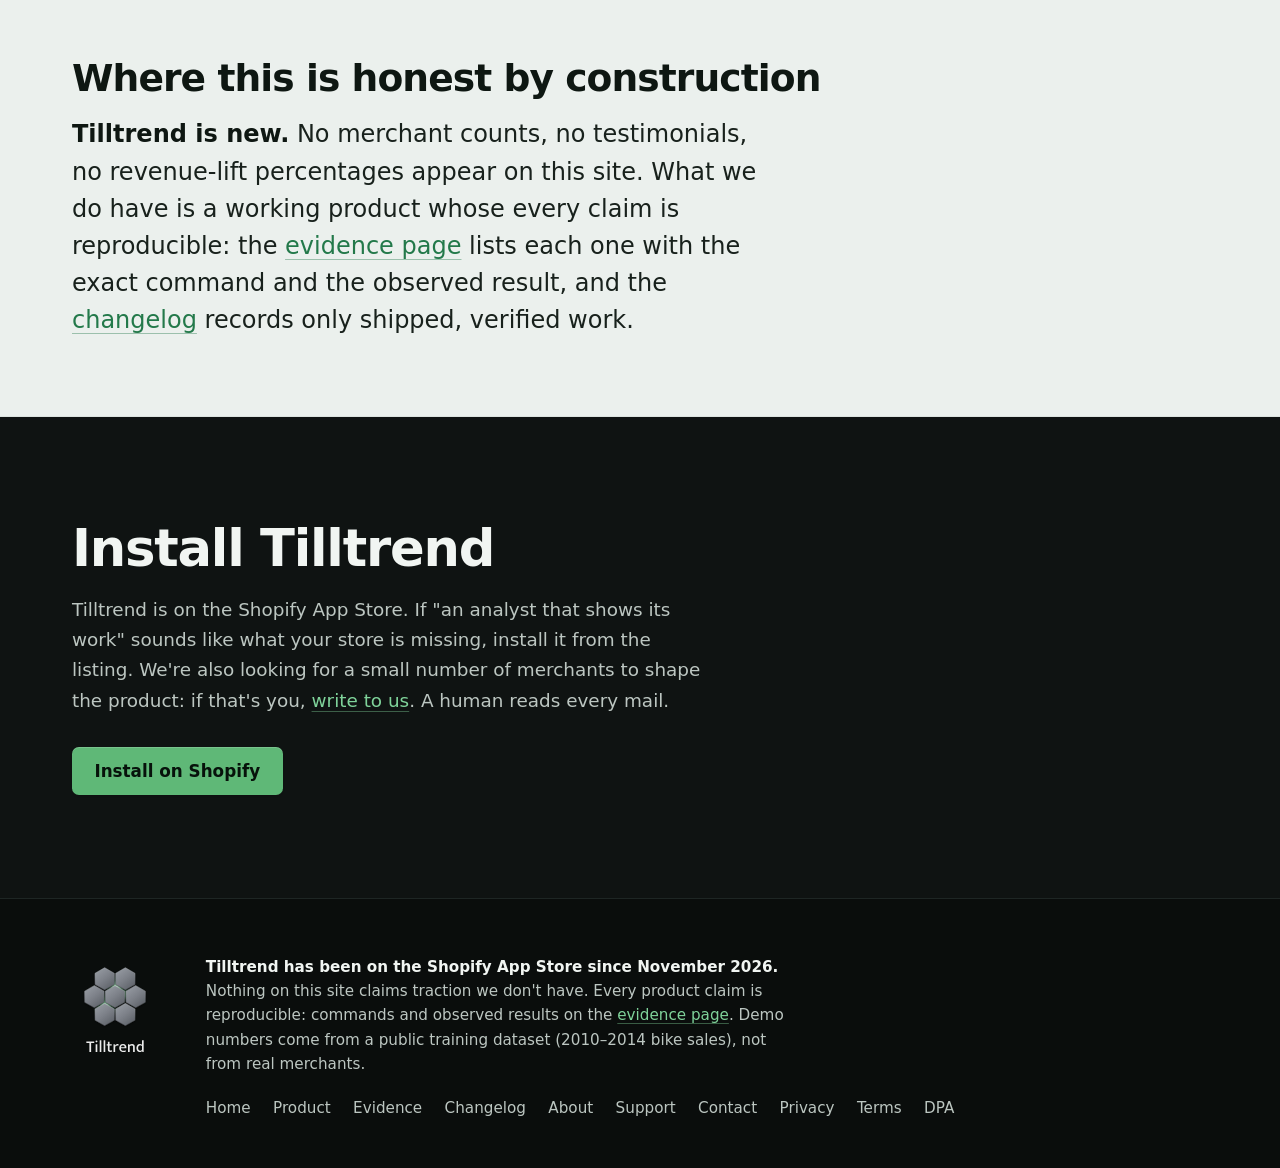
==== commit 2ab40e32: "Publish site (source: tilltrend@30ab67b site: approval-day step 7, so the public site's sample answe" ====
--- a/index.html
+++ b/index.html
@@ -4,16 +4,16 @@
 <meta charset="utf-8">
 <meta name="viewport" content="width=device-width, initial-scale=1">
 <title>Tilltrend: the AI analyst for your store. Every answer shows its work.</title>
-<meta name="description" content="Tilltrend is an AI analyst for ecommerce stores. Every number it gives you carries a receipt: the governed metric, the exact SQL, and a replayable hash. Pre-launch, built in public.">
+<meta name="description" content="Tilltrend is an AI analyst for ecommerce stores. Every figure it gives you carries a receipt: the governed metric, the exact SQL, and a replayable hash. On the Shopify App Store, built in public.">
 <meta property="og:type" content="website">
 <meta property="og:site_name" content="Tilltrend">
 <meta property="og:title" content="Tilltrend: the AI analyst for your store">
-<meta property="og:description" content="Tilltrend is an AI analyst for ecommerce stores. Every number it gives you carries a receipt: the governed metric, the exact SQL, and a replayable hash. Pre-launch, built in public.">
+<meta property="og:description" content="Tilltrend is an AI analyst for ecommerce stores. Every figure it gives you carries a receipt: the governed metric, the exact SQL, and a replayable hash. On the Shopify App Store, built in public.">
 <meta property="og:url" content="https://tilltrend.app/">
 <meta property="og:image" content="https://tilltrend.app/og-image.png">
 <meta property="og:image:width" content="1600">
 <meta property="og:image:height" content="900">
-<meta property="og:image:alt" content="Tilltrend: every number comes with a receipt.">
+<meta property="og:image:alt" content="Tilltrend: every answer shows its work.">
 <meta name="twitter:card" content="summary_large_image">
 <link rel="icon" type="image/svg+xml" href="tilltrend-favicon.svg">
 <link rel="stylesheet" href="style.css">
@@ -39,7 +39,7 @@
     <a href="changelog.html">Changelog</a>
     <a href="about.html">About</a>
     <a href="support.html">Support</a>
-    <a class="cta" href="mailto:contact@tilltrend.app?subject=Tilltrend%20early%20access">Early access</a>
+    <a class="cta" href="https://apps.shopify.com/tilltrend">Install on Shopify</a>
   </nav>
 </header>
 
@@ -84,7 +84,7 @@
       </svg>
       <div class="cine-copy">
         <div class="cine-word">Tilltrend</div>
-        <p class="cine-tag">Every number comes with a receipt.</p>
+        <p class="cine-tag">Every answer shows its work.</p>
       </div>
     </div>
     <div class="cine-hint" aria-hidden="true"></div>
@@ -95,14 +95,14 @@
 
 <section class="home-hero wrap">
   <h1><span>The AI analyst for your store.</span> <span>Every answer shows its work.</span></h1>
-  <p class="tagline">Ask questions about your store in plain language. Every number
-  in the answer carries a receipt: the governed metric definition, the exact SQL,
+  <p class="tagline">Ask questions about your store in plain language. Every figure
+  Ask gives you carries a receipt: the governed metric definition, the exact SQL,
   and a hash you can replay without the AI in the loop.</p>
   <div class="actions">
-    <a class="cta big" href="mailto:contact@tilltrend.app?subject=Tilltrend%20early%20access">Request early access</a>
+    <a class="cta big" href="https://apps.shopify.com/tilltrend">Install on Shopify</a>
     <a class="link-more" href="sample-report.html">See a full sample report &rarr;</a>
   </div>
-  <p class="status">Pre-launch &middot; built in public</p>
+  <p class="status">On the Shopify App Store &middot; built in public</p>
 </section>
 
 <section class="section wrap" aria-labelledby="answer-h">
@@ -111,7 +111,7 @@
     <p>The same question, answered twice. The chat answer is an illustration of
     a number with nothing behind it. The Tilltrend answer is not a mockup: it
     comes from one real run of the product answering "What was total revenue?",
-    executed 2026-07-26 against the demo warehouse.</p>
+    executed <time class="date-whole">2026-11-17</time> against the demo warehouse.</p>
   </div>
 
   <div class="versus">
@@ -134,26 +134,26 @@
       <div class="answer-cards" aria-label="What the app shows first">
         <div class="acard">
           <div class="acard-head"><span class="acard-metric">Total revenue</span>
-          <span class="acard-scope">all time</span></div>
+          <span class="acard-scope">no date filter</span></div>
           <div class="acard-big">$29,356,250.00</div>
-          <ul class="acard-caveats"><li>Gross revenue only: the source has no cancellation/refund data.</li></ul>
+          <ul class="acard-caveats"><li>Revenue after discounts: refunds are not subtracted and cancelled orders stay in.</li></ul>
         </div>
         <div class="acard acard-interp">
           <div class="acard-head"><span class="acard-metric">What this means</span>
-          <span class="acard-scope">model prose, not receipted</span></div>
-          <p class="acard-prose">Total revenue across all time was 29,356,250. This figure represents gross revenue only; the underlying source lacks cancellation and refund data, so the net revenue after adjustments may differ from this amount.</p>
+          <span class="acard-scope">written by the AI, not part of the receipt</span></div>
+          <p class="acard-prose">Total revenue was 29,356,250. This represents revenue after discounts; the figure includes cancelled orders and does not deduct refunds.</p>
         </div>
       </div>
       <p class="vs-note">Two renderings of one stored value: the card formats it
       as money at the display layer, the receipt keeps the exact number.</p>
       <div class="slip-wrap">
         <div class="slip" role="group" aria-label="The receipt behind this answer">
-          <div class="slip-head"><strong>RECEIPT</strong><span class="slip-id">rcp_1e047258878c43cba3b21d673a7ccbc5</span></div>
+          <div class="slip-head"><strong>RECEIPT</strong><span class="slip-id">rcp_7998c101b59b4301a29132c719f414d0</span></div>
           <dl class="slip-lines">
             <div><dt>metric</dt><dd>total_revenue</dd></div>
-            <div><dt>scope</dt><dd>all time</dd></div>
+            <div><dt>scope</dt><dd>no date filter</dd></div>
             <div><dt>value</dt><dd>29,356,250</dd></div>
-            <div><dt>hash</dt><dd>sha256:2bb5a5c95744d84e</dd></div>
+            <div><dt>hash</dt><dd>sha256:26ff1aad7b2136ec</dd></div>
           </dl>
           <div class="slip-sql">
             <span class="slip-k">The governed SQL behind 29,356,250</span>
@@ -182,7 +182,7 @@
       It never writes the SQL and never touches your data directly.</p>
     </div>
     <div>
-      <h3>Every answer carries a receipt</h3>
+      <h3>Every figure Ask gives you carries a receipt</h3>
       <p>Answers come in two visible sections: <strong>receipted facts</strong>
       (numbers produced by governed SQL, each with a receipt id and hash) and
       <strong>interpretation</strong> (model prose, clearly labeled as not
@@ -210,7 +210,7 @@
       statement the deterministic layer executes for <code>total_revenue</code> and
       stores in the receipt's <code>execution</code> block. The model only chose
       the metric; it never writes SQL. Tilltrend's Ask page shows this beneath
-      every answer.</p>
+      every figure it gives you.</p>
       <p>The 29,356,250 is a property of the demo dataset, not a revenue claim about
       this product or anyone's business. Replaying that receipt re-executes the same
       governed SQL with no model involved and grades the result. Observed verdict:
@@ -221,21 +221,21 @@
     <div class="term">
       <div class="label">Real output &middot; demo dataset (public training data, 2010&ndash;2014 bike sales, not real merchants)</div>
 <pre>question: What was total revenue?
-turn:     turn_7333a781e9ba   mode: model   model: claude-haiku-4-5-20251001
+turn:     turn_fab1d16b8a8c   mode: model   model: claude-haiku-4-5-20251001
 
 RECEIPTED FACTS
 ===============
-(1) [run_metric] total_revenue (all time)  &lt;rcp_1e047258878c43cba3b21d673a7ccbc5 | sha256:2bb5a5c95744d84e&gt;
+(1) [run_metric] total_revenue (no date filter)  &lt;rcp_7998c101b59b4301a29132c719f414d0 | sha256:26ff1aad7b2136ec&gt;
   total_revenue = 29,356,250
-  caveat: Gross revenue only: the source has no cancellation/refund data.
+  caveat: Revenue after discounts: refunds are not subtracted and cancelled orders stay in.
 
 INTERPRETATION (model, not receipted)
 =====================================
-| Total revenue across all time was 29,356,250. This figure represents gross revenue only; the underlying source lacks cancellation and refund data, so the net revenue after adjustments may differ from this amount.
+| Total revenue was 29,356,250. This represents revenue after discounts; the figure includes cancelled orders and does not deduct refunds.
 
 receipts:
-  rcp_1e047258878c43cba3b21d673a7ccbc5 | sha256:2bb5a5c95744d84e
-replay:   python app\scripts\replay.py rcp_1e047258878c43cba3b21d673a7ccbc5
+  rcp_7998c101b59b4301a29132c719f414d0 | sha256:26ff1aad7b2136ec
+replay:   python app\scripts\replay.py rcp_7998c101b59b4301a29132c719f414d0
 postcheck: PASS (attempts=1)</pre>
     </div>
   </div>
@@ -244,8 +244,8 @@
 <section class="honest-band" aria-labelledby="honest-h">
   <div class="wrap">
     <h2 id="honest-h">Where this is honest by construction</h2>
-    <p class="statement"><strong>Tilltrend is pre-launch.</strong> No merchant counts, no testimonials,
-    no revenue-lift percentages: we have none, so none appear on this site. What
+    <p class="statement"><strong>Tilltrend is new.</strong> No merchant counts, no testimonials,
+    no revenue-lift percentages appear on this site. What
     we do have is a working product whose every claim is reproducible: the
     <a href="evidence.html">evidence page</a> lists each one with the exact command
     and the observed result, and the <a href="changelog.html">changelog</a> records
@@ -255,13 +255,13 @@
 
 <section class="closer" aria-labelledby="access-h">
   <div class="wrap">
-    <h2 id="access-h">Early access</h2>
-    <p>We're looking for a small number of merchants to shape the product. The
-    Shopify app is real and running: install is by private link today, and the
-    public App Store listing waits on our legal pack. If "an analyst that shows
-    its work" sounds like what your store is missing, write to us. A human reads
-    every mail.</p>
-    <a class="cta big" href="mailto:contact@tilltrend.app?subject=Tilltrend%20early%20access">Request early access</a>
+    <h2 id="access-h">Install Tilltrend</h2>
+    <p>Tilltrend is on the Shopify App Store. If "an analyst that shows its work"
+    sounds like what your store is missing, install it from the listing. We're
+    also looking for a small number of merchants to shape the product: if that's
+    you, <a href="mailto:contact@tilltrend.app?subject=Tilltrend%20early%20access">write to us</a>.
+    A human reads every mail.</p>
+    <a class="cta big" href="https://apps.shopify.com/tilltrend">Install on Shopify</a>
   </div>
 </section>
 
@@ -269,7 +269,7 @@
 
 <footer class="site">
   <img class="footer-logo" src="tilltrend-lockup-dark-steel.svg" alt="Tilltrend" width="180" height="75">
-  <p><strong>Tilltrend is pre-launch.</strong> Nothing on this site claims traction
+  <p><strong>Tilltrend has been on the Shopify App Store since November 2026.</strong> Nothing on this site claims traction
   we don't have. Every product claim is reproducible: commands and observed
   results on the <a href="evidence.html">evidence page</a>. Demo numbers come from
   a public training dataset (2010&ndash;2014 bike sales), not from real merchants.</p>
@@ -280,7 +280,7 @@
     <a href="changelog.html">Changelog</a>
     <a href="about.html">About</a>
     <a href="support.html">Support</a>
-    <a href="mailto:contact@tilltrend.app?subject=Tilltrend%20early%20access">Contact / early access</a>
+    <a href="mailto:contact@tilltrend.app?subject=Tilltrend">Contact</a>
     <a href="privacy.html">Privacy</a>
     <a href="terms.html">Terms</a>
     <a href="dpa.html">DPA</a>
--- a/style.css
+++ b/style.css
@@ -595,6 +595,9 @@
   font-variant-numeric: tabular-nums;
   white-space: nowrap;
 }
+/* A browser may end a line after a hyphen, so a date is held on one line (T-4).
+   app/server/display.py writes this element, as it does for the app's pages. */
+.date-whole { white-space: nowrap; }
 .entry-title { font-weight: 620; color: var(--head); line-height: 1.45; }
 .entry > summary:hover .entry-title { color: var(--accent); }
 .entry-body {
@@ -633,8 +636,8 @@
 }
 footer.site p { margin: 0; max-width: 62ch; }
 footer.site strong { color: var(--night-head); }
-footer.site a { color: var(--night-accent); }
-footer.site a:hover { color: #fff; }
+footer.site a, .closer p a { color: var(--night-accent); }
+footer.site a:hover, .closer p a:hover { color: #fff; }
 .footer-logo { height: 6.5rem; width: auto; display: block; }
 footer.site nav { display: flex; flex-wrap: wrap; gap: 0.35rem 1.4rem; }
 footer.site nav a { text-decoration: none; color: var(--night-ink); }
@@ -825,9 +828,15 @@
        (2026-10-25). */
     height: 100vh; height: 100dvh;
     background: rgba(0, 0, 0, 0.45);
-    opacity: 0; visibility: hidden; transition: opacity 0.24s ease;
+    /* visibility flips AFTER the fade, as on the drawer: transitioning opacity alone
+       let it flip as the close began, so the dim layer vanished at once (T-22). It
+       takes no taps while it fades: it is a label for the checkbox, so a second tap
+       during the fade reopened the drawer, in Chrome and Firefox. */
+    opacity: 0; visibility: hidden; pointer-events: none;
+    transition: opacity 0.24s ease, visibility 0s 0.24s;
   }
-  .nav-cb:checked ~ .nav-scrim { opacity: 1; visibility: visible; }
+  .nav-cb:checked ~ .nav-scrim { opacity: 1; visibility: visible; pointer-events: auto;
+    transition: opacity 0.24s ease; }
 
   /* Open menu wins over the hero scene (homepage): the drawer lives inside the
      header's stacking context (z 50), which the scrub stage (z 55) normally
@@ -856,7 +865,9 @@
 }
 
 @media (prefers-reduced-motion: reduce) {
-  *, *::before, *::after { transition-duration: 0.01ms !important; }
+  /* the delay too: the drawer and backdrop wait 0.24s to hide, and with no fade to
+     wait for the backdrop would sit unseen over the page catching taps (T-22) */
+  *, *::before, *::after { transition-duration: 0.01ms !important; transition-delay: 0s !important; }
 }
 
 /* ---- cinematic hero (homepage): the firefly lockup scene (cine.js) ----
